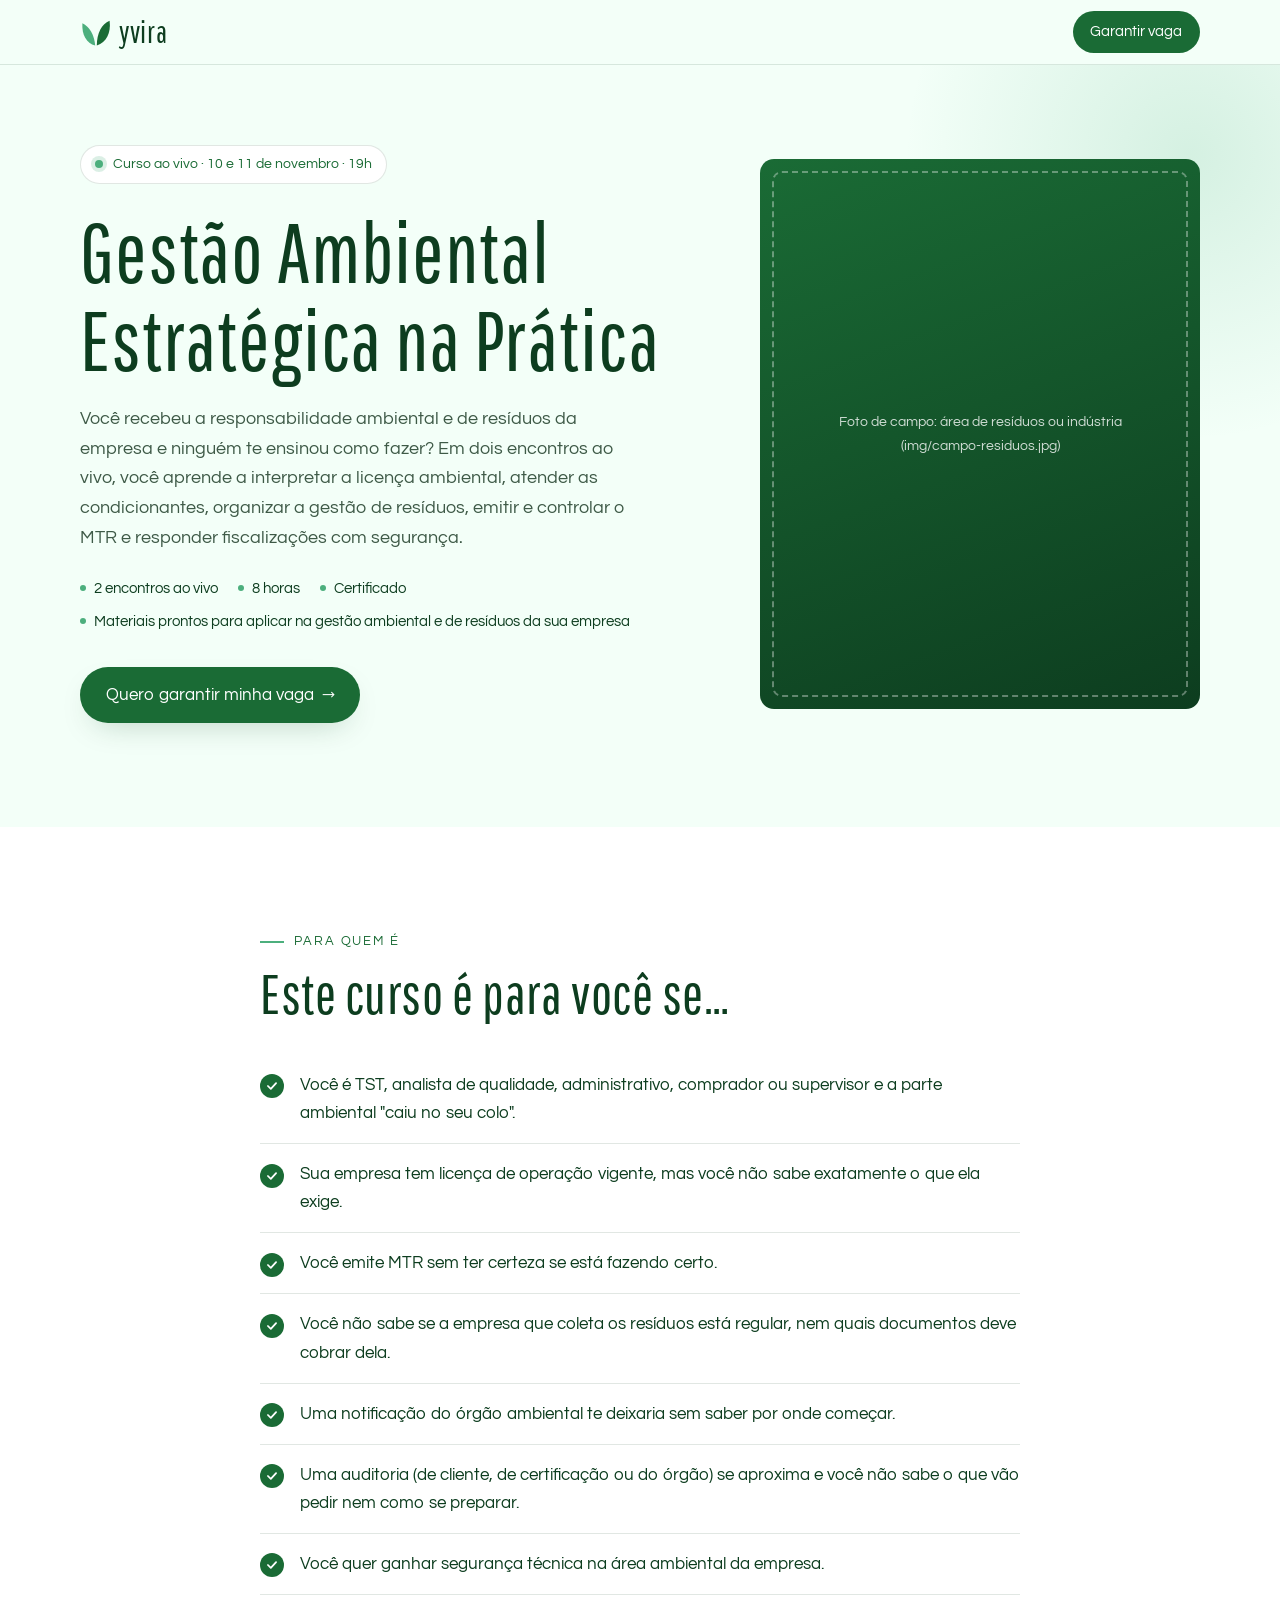
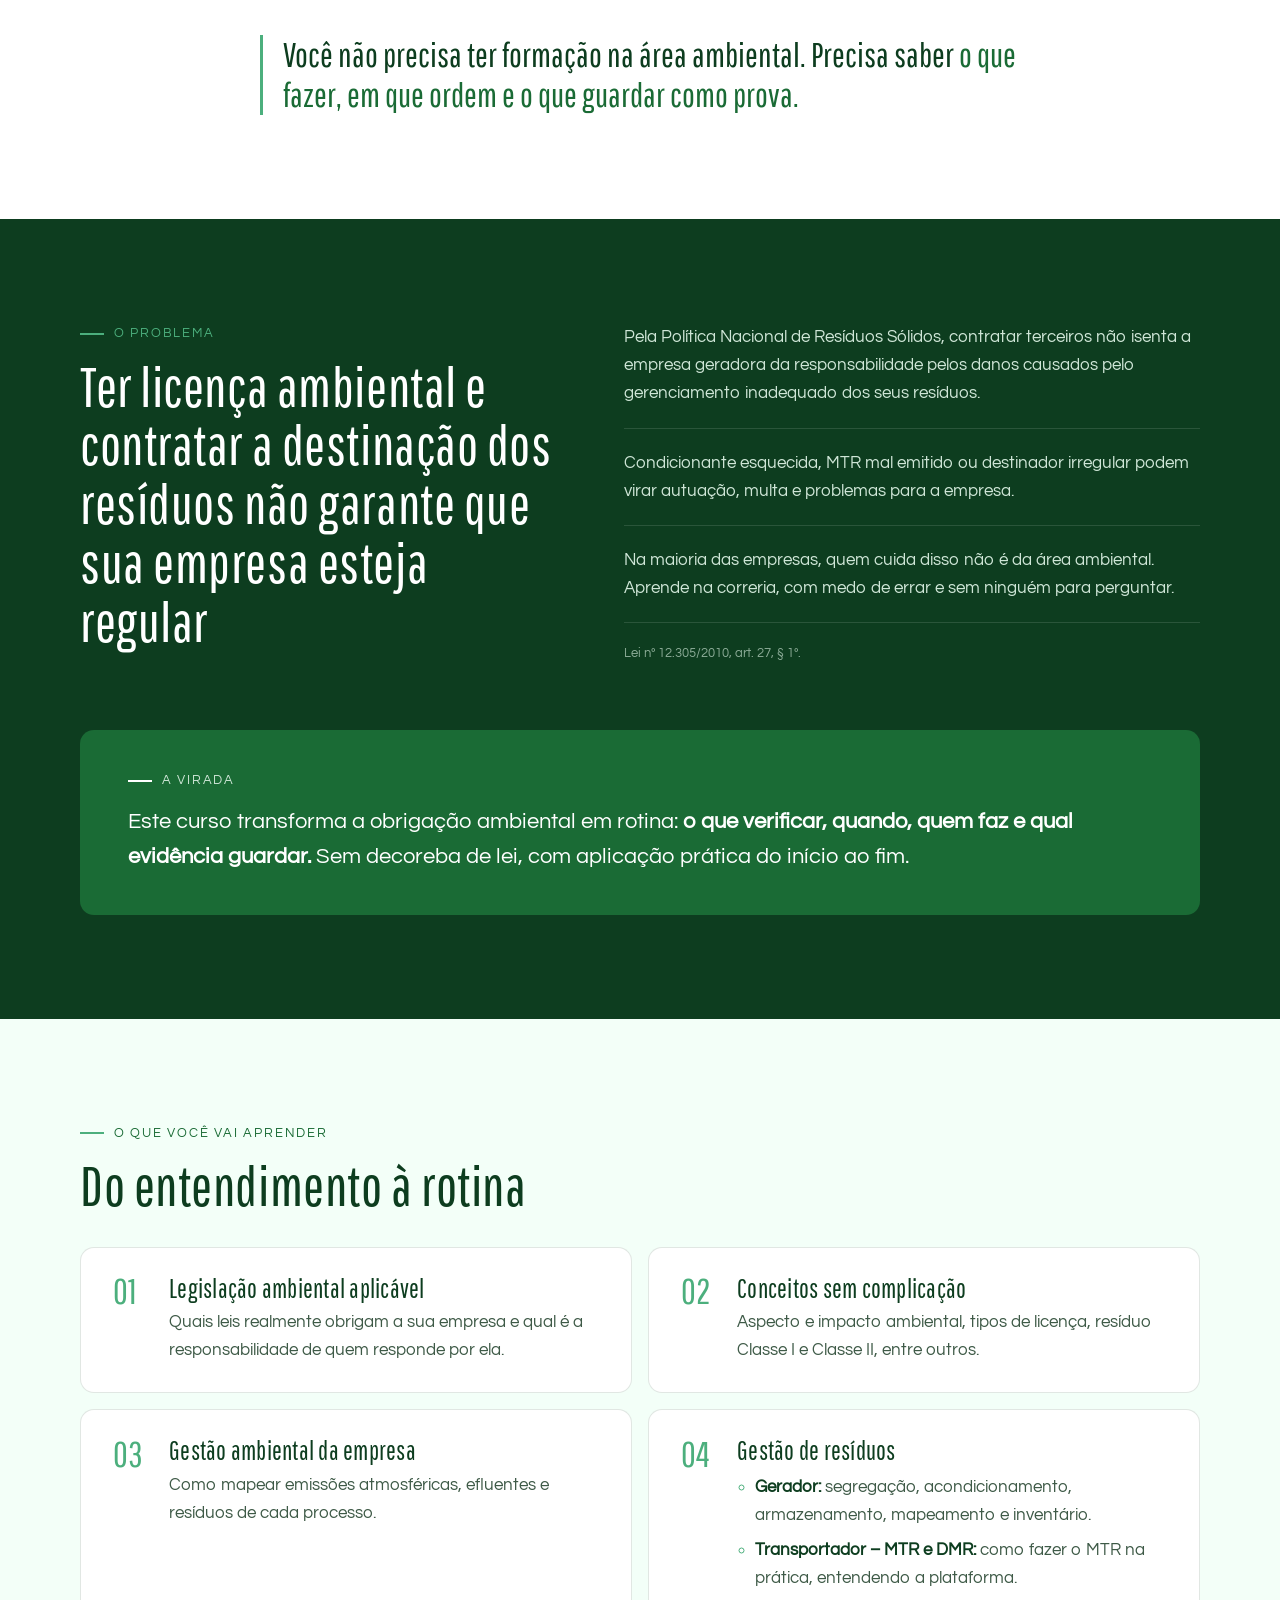
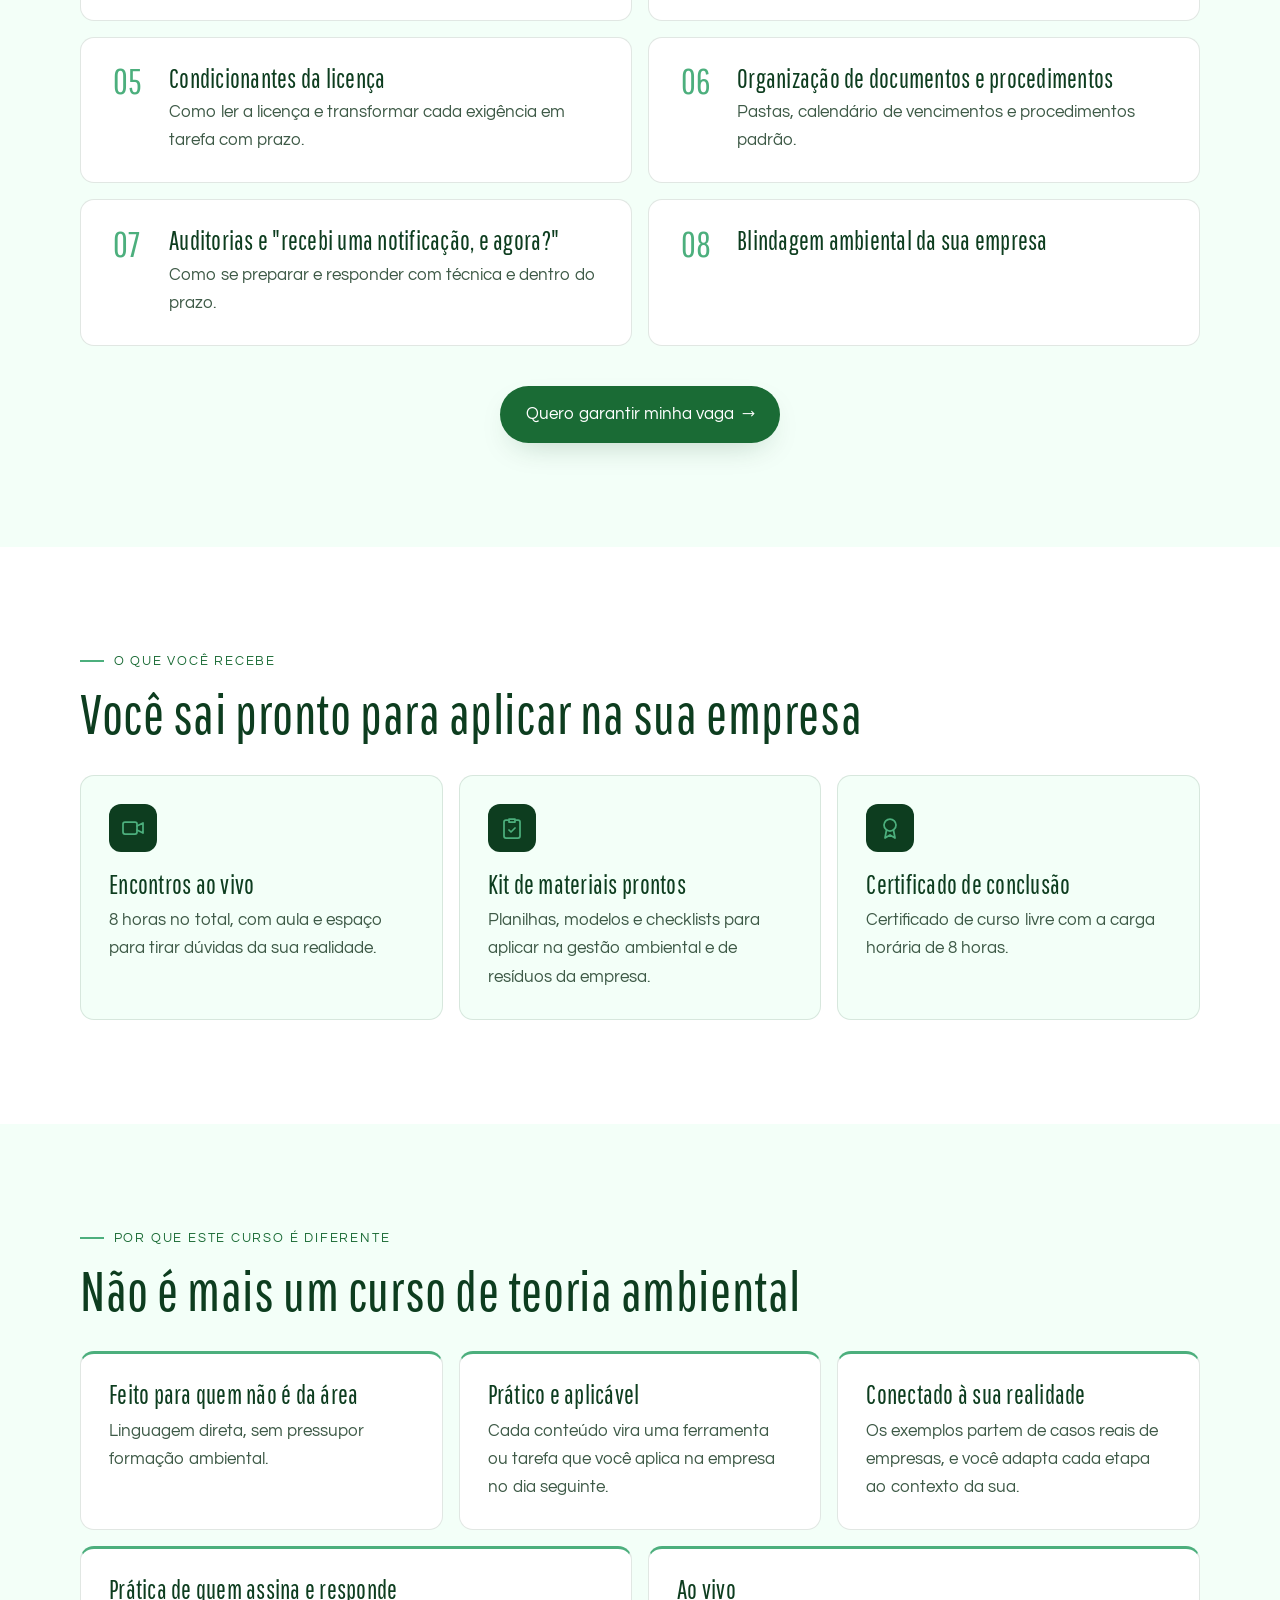
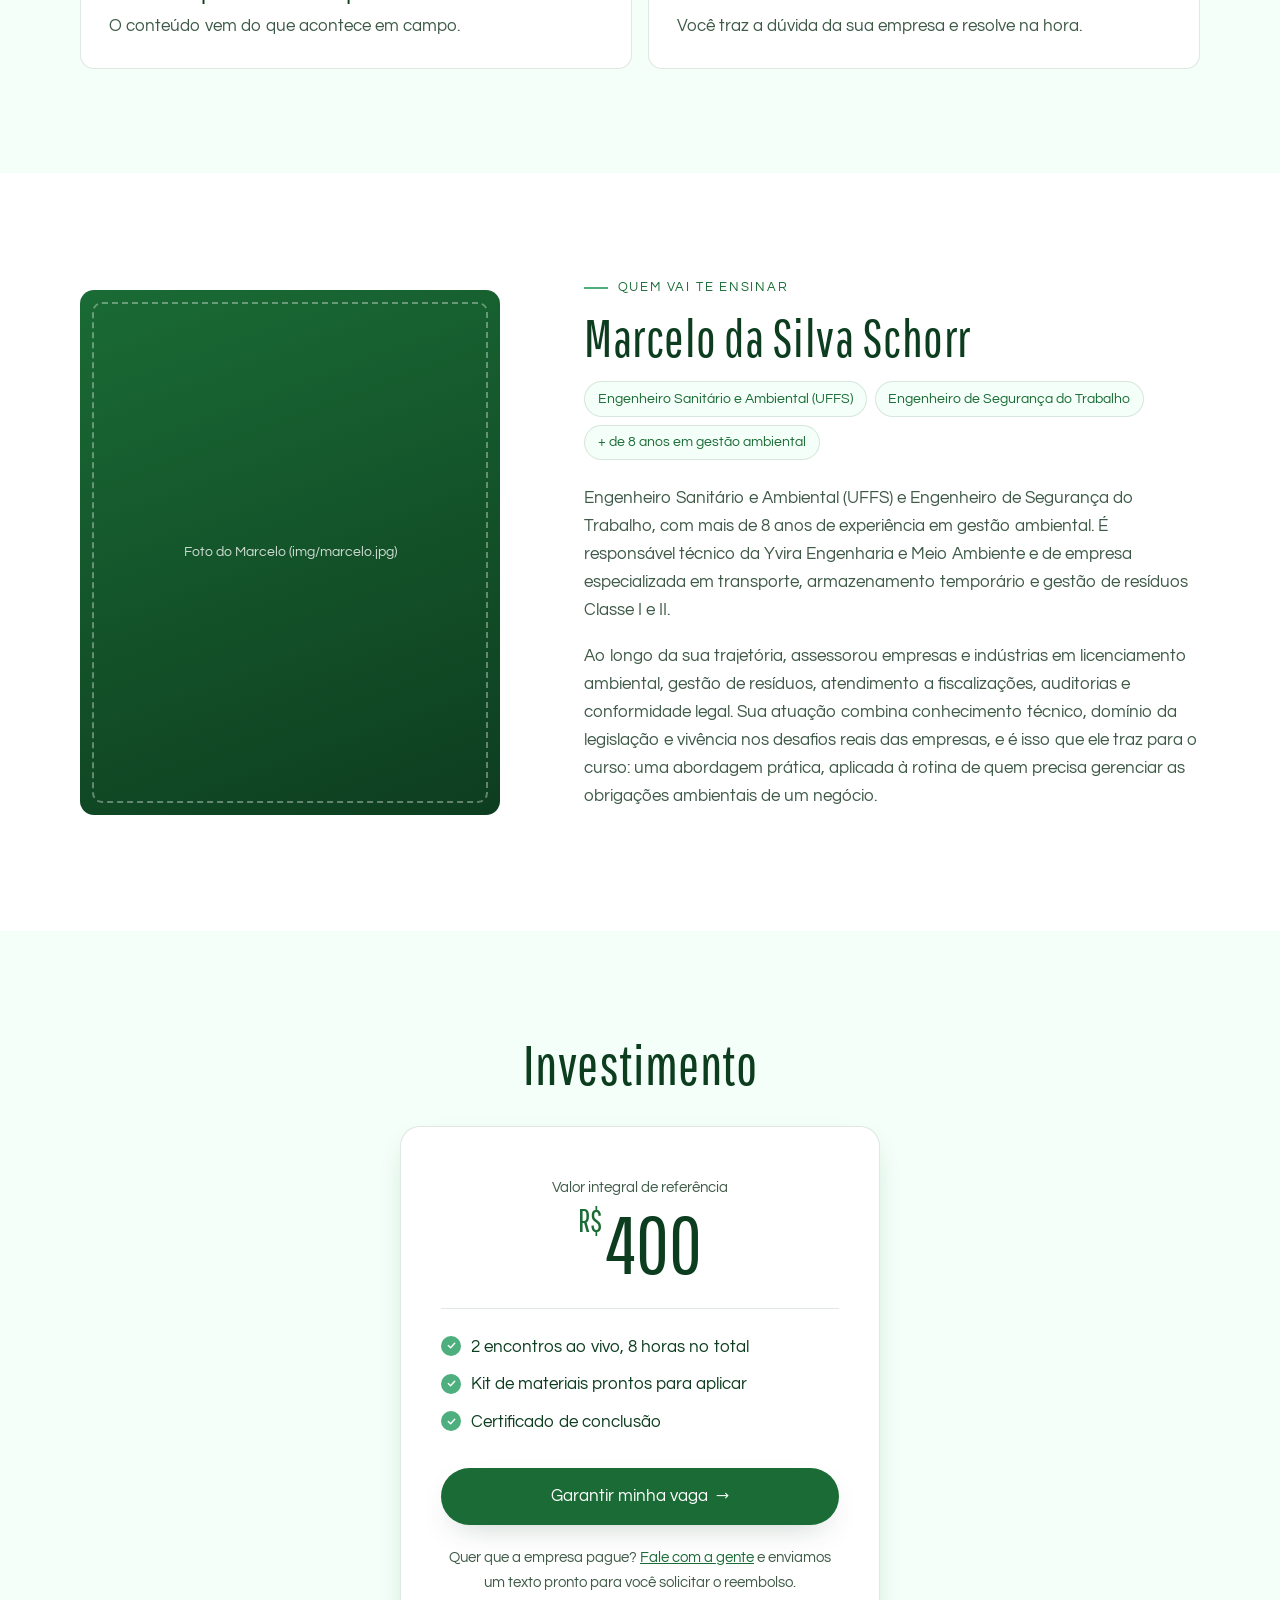
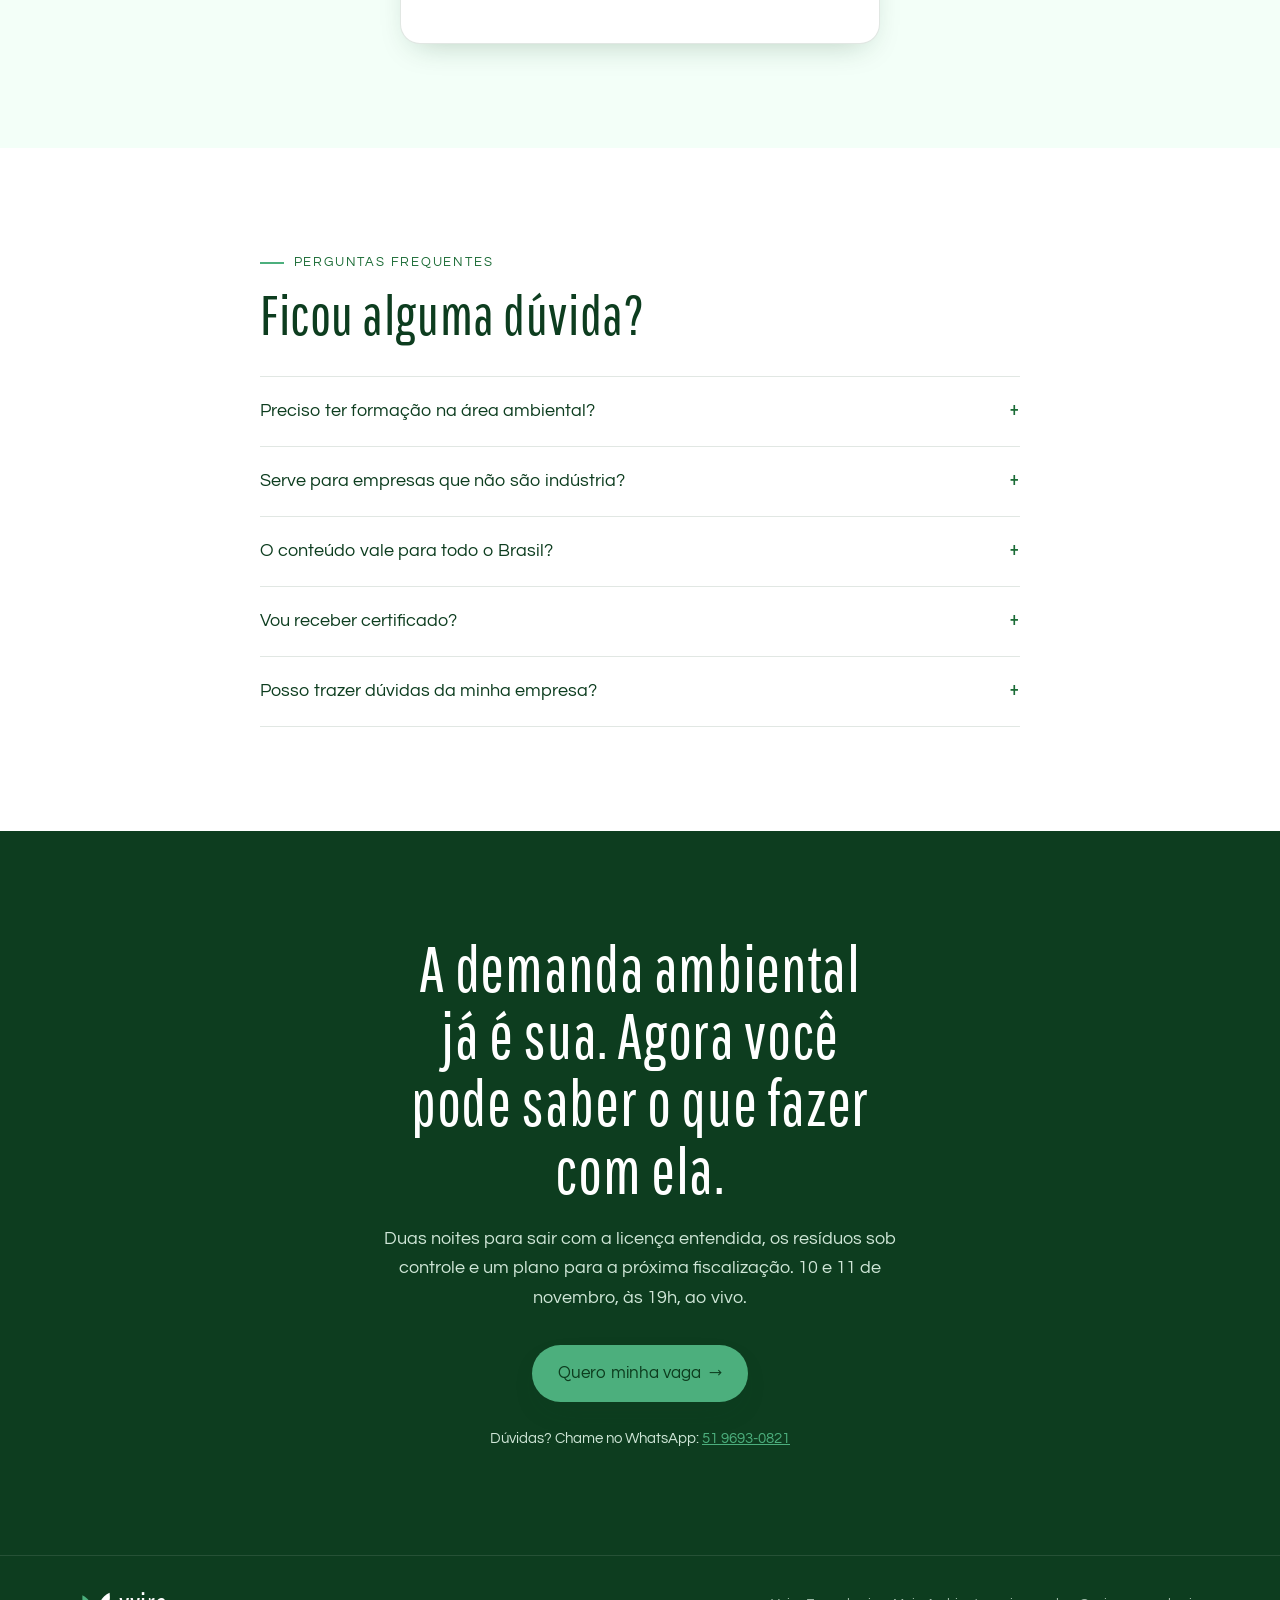
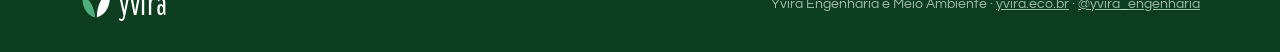
==== index.html @ f3823c81 "Add files via upload" ====
<!DOCTYPE html>
<html lang="pt-BR">
<head>
  <meta charset="UTF-8">
  <!-- viewport: sem isso o celular "finge" ser uma tela de desktop e encolhe tudo -->
  <meta name="viewport" content="width=device-width, initial-scale=1">
  <title>Gestão Ambiental Estratégica na Prática | Yvira Engenharia</title>
  <meta name="description" content="Curso ao vivo em 10 e 11 de novembro, às 19h: aprenda a interpretar a licença ambiental, atender condicionantes, organizar a gestão de resíduos, emitir o MTR e responder fiscalizações.">
  <!-- theme-color: pinta a barra do navegador no celular com o verde da marca -->
  <meta name="theme-color" content="#0D3D1F">

  <!-- Open Graph: é o que monta o "cartão" do link quando ele é colado no WhatsApp.
       Depois de publicar, troque og:image e og:url pelo endereço COMPLETO (https://...),
       porque o WhatsApp não entende caminho relativo. -->
  <meta property="og:type" content="website">
  <meta property="og:title" content="Gestão Ambiental Estratégica na Prática">
  <meta property="og:description" content="Curso ao vivo · 10 e 11 de novembro · 19h · Yvira Engenharia e Meio Ambiente">
  <meta property="og:image" content="img/og-curso.jpg">
  <meta property="og:url" content="https://yvira.eco.br/">

  <!-- Fontes da identidade: Pathway Gothic One (títulos) e Questrial (corpo).
       O preconnect abre a conexão com o Google Fonts mais cedo e acelera o carregamento. -->
  <link rel="preconnect" href="https://fonts.googleapis.com">
  <link rel="preconnect" href="https://fonts.gstatic.com" crossorigin>
  <link href="https://fonts.googleapis.com/css2?family=Pathway+Gothic+One&family=Questrial&display=swap" rel="stylesheet">

  <link rel="stylesheet" href="style.css">
  <!-- defer: o JS só roda depois que o HTML terminou de ser lido, sem travar a página -->
  <script src="script.js" defer></script>
</head>
<body>

  <!-- Link escondido que aparece ao apertar Tab: permite pular direto para o conteúdo -->
  <a class="pular" href="#conteudo-principal">Pular para o conteúdo</a>

  <!-- ===================== CABEÇALHO ===================== -->
  <header class="cabecalho">
    <div class="container cabecalho__conteudo">
      <a class="logo" href="#topo" aria-label="Yvira Engenharia e Meio Ambiente, voltar ao início">
        <!-- Símbolo provisório de duas folhas. Troque pelo SVG oficial da Yvira quando tiver o arquivo. -->
        <svg class="logo__simbolo" viewBox="0 0 40 40" aria-hidden="true">
          <path d="M19 37C18 24 12 13 3 9c-1 14 5 25 16 28z" fill="#4CAF7D"/>
          <path d="M21 37c0-15 6-27 16-31 2 15-4 27-16 31z" fill="#1A6B35"/>
        </svg>
        <span class="logo__nome">yvira</span>
      </a>
      <!-- 1º botão de inscrição (topo) -->
      <a class="botao botao--pequeno" href="#investimento">Garantir vaga</a>
    </div>
  </header>

  <main id="conteudo-principal">

    <!-- ===================== SEÇÃO 1 – TOPO ===================== -->
    <section class="hero" id="topo">
      <div class="container hero__grade">
        <div class="hero__texto">
          <p class="selo">
            <span class="selo__ponto" aria-hidden="true"></span>
            Curso ao vivo · 10 e 11 de novembro · 19h
          </p>

          <h1 class="hero__titulo">Gestão Ambiental Estratégica na Prática</h1>

          <p class="hero__subtitulo">
            Você recebeu a responsabilidade ambiental e de resíduos da empresa e ninguém te ensinou como fazer?
            Em dois encontros ao vivo, você aprende a interpretar a licença ambiental, atender as condicionantes,
            organizar a gestão de resíduos, emitir e controlar o MTR e responder fiscalizações com segurança.
          </p>

          <ul class="infos" aria-label="Informações rápidas do curso">
            <li>2 encontros ao vivo</li>
            <li>8 horas</li>
            <li>Certificado</li>
            <li>Materiais prontos para aplicar na gestão ambiental e de resíduos da sua empresa</li>
          </ul>

          <a class="botao" href="#investimento">Quero garantir minha vaga</a>
        </div>

        <!-- data-legenda: texto que aparece no lugar da foto enquanto o arquivo não existir -->
        <figure class="foto hero__foto" data-legenda="Foto de campo: área de resíduos ou indústria (img/campo-residuos.jpg)">
          <img src="img/campo-residuos.jpg" alt="Área de armazenamento de resíduos em uma indústria" width="800" height="1000" fetchpriority="high">
        </figure>
      </div>
    </section>

    <!-- ===================== SEÇÃO 2 – PARA QUEM É ===================== -->
    <section class="secao secao--branca" id="para-quem" aria-labelledby="titulo-para-quem">
      <div class="container container--estreito">
        <p class="rotulo">Para quem é</p>
        <h2 class="secao__titulo" id="titulo-para-quem">Este curso é para você se…</h2>

        <ul class="lista-check">
          <li class="revelar">Você é TST, analista de qualidade, administrativo, comprador ou supervisor e a parte ambiental "caiu no seu colo".</li>
          <li class="revelar">Sua empresa tem licença de operação vigente, mas você não sabe exatamente o que ela exige.</li>
          <li class="revelar">Você emite MTR sem ter certeza se está fazendo certo.</li>
          <li class="revelar">Você não sabe se a empresa que coleta os resíduos está regular, nem quais documentos deve cobrar dela.</li>
          <li class="revelar">Uma notificação do órgão ambiental te deixaria sem saber por onde começar.</li>
          <li class="revelar">Uma auditoria (de cliente, de certificação ou do órgão) se aproxima e você não sabe o que vão pedir nem como se preparar.</li>
          <li class="revelar">Você quer ganhar segurança técnica na área ambiental da empresa.</li>
        </ul>

        <p class="destaque revelar">
          Você não precisa ter formação na área ambiental.
          Precisa saber <strong>o que fazer, em que ordem e o que guardar como prova.</strong>
        </p>
      </div>
    </section>

    <!-- ===================== SEÇÃO 3 – O PROBLEMA E A VIRADA ===================== -->
    <section class="secao secao--escura" id="problema" aria-labelledby="titulo-problema">
      <div class="container problema__grade">
        <div>
          <p class="rotulo">O problema</p>
          <h2 class="secao__titulo" id="titulo-problema">
            Ter licença ambiental e contratar a destinação dos resíduos não garante que sua empresa esteja regular
          </h2>
        </div>

        <div class="problema__pontos">
          <p class="revelar">Pela Política Nacional de Resíduos Sólidos, contratar terceiros não isenta a empresa geradora da responsabilidade pelos danos causados pelo gerenciamento inadequado dos seus resíduos.</p>
          <p class="revelar">Condicionante esquecida, MTR mal emitido ou destinador irregular podem virar autuação, multa e problemas para a empresa.</p>
          <p class="revelar">Na maioria das empresas, quem cuida disso não é da área ambiental. Aprende na correria, com medo de errar e sem ninguém para perguntar.</p>
          <!-- Citação legal discreta, como rodapé do bloco (pedido do briefing) -->
          <p class="nota-lei">Lei nº 12.305/2010, art. 27, § 1º.</p>
        </div>
      </div>

      <div class="container">
        <div class="virada revelar">
          <p class="rotulo">A virada</p>
          <p class="virada__texto">
            Este curso transforma a obrigação ambiental em rotina:
            <strong>o que verificar, quando, quem faz e qual evidência guardar.</strong>
            Sem decoreba de lei, com aplicação prática do início ao fim.
          </p>
        </div>
      </div>
    </section>

    <!-- ===================== SEÇÃO 4 – O QUE VOCÊ VAI APRENDER ===================== -->
    <section class="secao" id="conteudo" aria-labelledby="titulo-conteudo">
      <div class="container">
        <p class="rotulo">O que você vai aprender</p>
        <h2 class="secao__titulo" id="titulo-conteudo">Do entendimento à rotina</h2>

        <!-- <ol> porque a ordem importa; a numeração 01, 02... é feita no CSS com counter -->
        <ol class="modulos">
          <li class="modulo revelar">
            <h3 class="modulo__titulo">Legislação ambiental aplicável</h3>
            <p>Quais leis realmente obrigam a sua empresa e qual é a responsabilidade de quem responde por ela.</p>
          </li>
          <li class="modulo revelar">
            <h3 class="modulo__titulo">Conceitos sem complicação</h3>
            <p>Aspecto e impacto ambiental, tipos de licença, resíduo Classe I e Classe II, entre outros.</p>
          </li>
          <li class="modulo revelar">
            <h3 class="modulo__titulo">Gestão ambiental da empresa</h3>
            <p>Como mapear emissões atmosféricas, efluentes e resíduos de cada processo.</p>
          </li>
          <li class="modulo revelar">
            <h3 class="modulo__titulo">Gestão de resíduos</h3>
            <ul class="modulo__sub">
              <li><strong>Gerador:</strong> segregação, acondicionamento, armazenamento, mapeamento e inventário.</li>
              <li><strong>Transportador – MTR e DMR:</strong> como fazer o MTR na prática, entendendo a plataforma.</li>
            </ul>
          </li>
          <li class="modulo revelar">
            <h3 class="modulo__titulo">Condicionantes da licença</h3>
            <p>Como ler a licença e transformar cada exigência em tarefa com prazo.</p>
          </li>
          <li class="modulo revelar">
            <h3 class="modulo__titulo">Organização de documentos e procedimentos</h3>
            <p>Pastas, calendário de vencimentos e procedimentos padrão.</p>
          </li>
          <li class="modulo revelar">
            <h3 class="modulo__titulo">Auditorias e "recebi uma notificação, e agora?"</h3>
            <p>Como se preparar e responder com técnica e dentro do prazo.</p>
          </li>
          <li class="modulo revelar">
            <h3 class="modulo__titulo">Blindagem ambiental da sua empresa</h3>
          </li>
        </ol>

        <!-- 2º botão de inscrição (meio da página) -->
        <div class="cta-meio">
          <a class="botao" href="#investimento">Quero garantir minha vaga</a>
        </div>
      </div>
    </section>

    <!-- ===================== SEÇÃO 5 – O QUE VOCÊ RECEBE ===================== -->
    <section class="secao secao--branca" id="entregas" aria-labelledby="titulo-entregas">
      <div class="container">
        <p class="rotulo">O que você recebe</p>
        <h2 class="secao__titulo" id="titulo-entregas">Você sai pronto para aplicar na sua empresa</h2>

        <div class="cards cards--3">
          <article class="card revelar">
            <div class="card__icone">
              <!-- Ícone de câmera (aula ao vivo). aria-hidden: é decorativo, o texto já explica -->
              <svg class="icone" viewBox="0 0 24 24" aria-hidden="true">
                <rect x="2" y="6" width="14" height="12" rx="2"/>
                <path d="m16 10 6-3v10l-6-3"/>
              </svg>
            </div>
            <h3 class="card__titulo">Encontros ao vivo</h3>
            <p>8 horas no total, com aula e espaço para tirar dúvidas da sua realidade.</p>
          </article>

          <article class="card revelar">
            <div class="card__icone">
              <!-- Ícone de prancheta com check (kit de materiais) -->
              <svg class="icone" viewBox="0 0 24 24" aria-hidden="true">
                <path d="M9 3h6v3H9z"/>
                <path d="M8 4H6a2 2 0 0 0-2 2v14a2 2 0 0 0 2 2h12a2 2 0 0 0 2-2V6a2 2 0 0 0-2-2h-2"/>
                <path d="m9 14 2 2 4-4"/>
              </svg>
            </div>
            <h3 class="card__titulo">Kit de materiais prontos</h3>
            <p>Planilhas, modelos e checklists para aplicar na gestão ambiental e de resíduos da empresa.</p>
          </article>

          <article class="card revelar">
            <div class="card__icone">
              <!-- Ícone de medalha (certificado) -->
              <svg class="icone" viewBox="0 0 24 24" aria-hidden="true">
                <circle cx="12" cy="9" r="6"/>
                <path d="m8.5 14-1.5 8 5-3 5 3-1.5-8"/>
              </svg>
            </div>
            <h3 class="card__titulo">Certificado de conclusão</h3>
            <p>Certificado de curso livre com a carga horária de 8 horas.</p>
          </article>
        </div>
      </div>
    </section>

    <!-- ===================== SEÇÃO 6 – POR QUE É DIFERENTE ===================== -->
    <section class="secao" id="diferenciais" aria-labelledby="titulo-diferenciais">
      <div class="container">
        <p class="rotulo">Por que este curso é diferente</p>
        <h2 class="secao__titulo" id="titulo-diferenciais">Não é mais um curso de teoria ambiental</h2>

        <!-- Cards lado a lado no desktop e empilhados no celular (o CSS cuida disso) -->
        <div class="cards cards--diferenciais">
          <article class="card card--branco card--destaque revelar">
            <h3 class="card__titulo">Feito para quem não é da área</h3>
            <p>Linguagem direta, sem pressupor formação ambiental.</p>
          </article>
          <article class="card card--branco card--destaque revelar">
            <h3 class="card__titulo">Prático e aplicável</h3>
            <p>Cada conteúdo vira uma ferramenta ou tarefa que você aplica na empresa no dia seguinte.</p>
          </article>
          <article class="card card--branco card--destaque revelar">
            <h3 class="card__titulo">Conectado à sua realidade</h3>
            <p>Os exemplos partem de casos reais de empresas, e você adapta cada etapa ao contexto da sua.</p>
          </article>
          <article class="card card--branco card--destaque revelar">
            <h3 class="card__titulo">Prática de quem assina e responde</h3>
            <p>O conteúdo vem do que acontece em campo.</p>
          </article>
          <article class="card card--branco card--destaque revelar">
            <h3 class="card__titulo">Ao vivo</h3>
            <p>Você traz a dúvida da sua empresa e resolve na hora.</p>
          </article>
        </div>
      </div>
    </section>

    <!-- ===================== SEÇÃO 7 – SOBRE O INSTRUTOR ===================== -->
    <section class="secao secao--branca" id="instrutor" aria-labelledby="titulo-instrutor">
      <div class="container instrutor">
        <figure class="foto instrutor__foto revelar" data-legenda="Foto do Marcelo (img/marcelo.jpg)">
          <!-- loading="lazy": a foto só baixa quando a pessoa rolar até aqui -->
          <img src="img/marcelo.jpg" alt="Marcelo da Silva Schorr, engenheiro ambiental e instrutor do curso" width="800" height="1000" loading="lazy">
        </figure>

        <div class="instrutor__texto">
          <p class="rotulo">Quem vai te ensinar</p>
          <h2 class="instrutor__nome" id="titulo-instrutor">Marcelo da Silva Schorr</h2>

          <ul class="chips" aria-label="Formação e experiência">
            <li>Engenheiro Sanitário e Ambiental (UFFS)</li>
            <li>Engenheiro de Segurança do Trabalho</li>
            <li>+ de 8 anos em gestão ambiental</li>
          </ul>

          <div class="instrutor__bio">
            <p>
              Engenheiro Sanitário e Ambiental (UFFS) e Engenheiro de Segurança do Trabalho, com mais de 8 anos de
              experiência em gestão ambiental. É responsável técnico da Yvira Engenharia e Meio Ambiente e de empresa
              especializada em transporte, armazenamento temporário e gestão de resíduos Classe I e II.
            </p>
            <p>
              Ao longo da sua trajetória, assessorou empresas e indústrias em licenciamento ambiental, gestão de resíduos,
              atendimento a fiscalizações, auditorias e conformidade legal. Sua atuação combina conhecimento técnico,
              domínio da legislação e vivência nos desafios reais das empresas, e é isso que ele traz para o curso:
              uma abordagem prática, aplicada à rotina de quem precisa gerenciar as obrigações ambientais de um negócio.
            </p>
          </div>
        </div>
      </div>
    </section>

    <!-- ===================== SEÇÃO 8 – INVESTIMENTO ===================== -->
    <section class="secao" id="investimento" aria-labelledby="titulo-investimento">
      <div class="container">
        <h2 class="secao__titulo centro" id="titulo-investimento">Investimento</h2>

        <div class="preco revelar">
          <p class="preco__rotulo">Valor integral de referência</p>
          <p class="preco__valor"><span class="preco__moeda">R$</span>400</p>

          <ul class="preco__itens">
            <li>2 encontros ao vivo, 8 horas no total</li>
            <li>Kit de materiais prontos para aplicar</li>
            <li>Certificado de conclusão</li>
          </ul>

          <!-- data-inscricao: o script.js coloca aqui o link de pagamento (ou o WhatsApp, enquanto não houver).
               O href abaixo é só um "plano B" caso o JS não carregue. -->
          <a class="botao botao--largo" href="https://wa.me/555196930821" data-inscricao>Garantir minha vaga</a>

          <p class="preco__extra">
            Quer que a empresa pague?
            <a href="https://wa.me/555196930821" data-whatsapp="Olá! Tenho interesse no curso Gestão Ambiental Estratégica na Prática e gostaria do texto pronto para pedir o reembolso à minha empresa.">Fale com a gente</a>
            e enviamos um texto pronto para você solicitar o reembolso.
          </p>
        </div>
      </div>
    </section>

    <!-- ===================== SEÇÃO 9 – PERGUNTAS FREQUENTES ===================== -->
    <section class="secao secao--branca" id="faq" aria-labelledby="titulo-faq">
      <div class="container container--estreito">
        <p class="rotulo">Perguntas frequentes</p>
        <h2 class="secao__titulo" id="titulo-faq">Ficou alguma dúvida?</h2>

        <!-- <details>/<summary>: acordeão nativo do HTML. Abre e fecha sem nenhuma linha de JS
             e já funciona com teclado e leitor de tela. -->
        <div class="faq">
          <details class="faq__item">
            <summary>Preciso ter formação na área ambiental?</summary>
            <p>Não. O curso foi feito para quem recebeu a demanda sem ser da área.</p>
          </details>
          <details class="faq__item">
            <summary>Serve para empresas que não são indústria?</summary>
            <p>Sim. Os exemplos incluem a indústria, mas licença, resíduos, MTR e condicionantes valem para qualquer empresa licenciada.</p>
          </details>
          <details class="faq__item">
            <summary>O conteúdo vale para todo o Brasil?</summary>
            <p>Os princípios e a legislação federal valem para todo o país. Os exemplos estaduais são do Rio Grande do Sul; regras de outros estados podem variar.</p>
          </details>
          <details class="faq__item">
            <summary>Vou receber certificado?</summary>
            <p>Sim, certificado de curso livre com a carga horária. Ele comprova a capacitação, mas não habilita a assinar responsabilidade técnica.</p>
          </details>
          <details class="faq__item">
            <summary>Posso trazer dúvidas da minha empresa?</summary>
            <p>Sim. Os encontros têm tempo reservado para isso.</p>
          </details>
        </div>
      </div>
    </section>

    <!-- ===================== SEÇÃO 10 – CHAMADA FINAL ===================== -->
    <section class="secao secao--escura final" id="chamada-final" aria-labelledby="titulo-final">
      <div class="container">
        <h2 class="final__titulo" id="titulo-final">A demanda ambiental já é sua. Agora você pode saber o que fazer com ela.</h2>
        <p class="final__texto">
          Duas noites para sair com a licença entendida, os resíduos sob controle e um plano para a próxima fiscalização.
          10 e 11 de novembro, às 19h, ao vivo.
        </p>
        <!-- 3º botão de inscrição (fim da página) -->
        <a class="botao botao--claro" href="https://wa.me/555196930821" data-inscricao>Quero minha vaga</a>
        <p class="final__whats">
          Dúvidas? Chame no WhatsApp:
          <a href="https://wa.me/555196930821" data-whatsapp="Olá! Tenho uma dúvida sobre o curso Gestão Ambiental Estratégica na Prática.">51 9693-0821</a>
        </p>
      </div>
    </section>

  </main>

  <!-- ===================== RODAPÉ ===================== -->
  <footer class="rodape">
    <div class="container rodape__conteudo">
      <span class="logo logo--claro">
        <svg class="logo__simbolo" viewBox="0 0 40 40" aria-hidden="true">
          <path d="M19 37C18 24 12 13 3 9c-1 14 5 25 16 28z" fill="#4CAF7D"/>
          <path d="M21 37c0-15 6-27 16-31 2 15-4 27-16 31z" fill="#FFFFFF"/>
        </svg>
        <span class="logo__nome">yvira</span>
      </span>
      <p>
        Yvira Engenharia e Meio Ambiente ·
        <a href="https://yvira.eco.br" target="_blank" rel="noopener">yvira.eco.br</a> ·
        <a href="https://www.instagram.com/yvira_engenharia" target="_blank" rel="noopener">@yvira_engenharia</a>
      </p>
    </div>
  </footer>

  <!-- Barra fixa só no celular: mantém o botão de inscrição sempre à mão durante a rolagem.
       O JS mostra/esconde conforme a seção visível. -->
  <div class="barra-fixa" id="barra-fixa">
    <p class="barra-fixa__info"><strong>10 e 11/11 · 19h</strong><br>Curso ao vivo</p>
    <a class="botao botao--pequeno" href="#investimento">Garantir vaga</a>
  </div>

</body>
</html>
---- style.css ----
/* =====================================================================
   LANDING PAGE – Gestão Ambiental Estratégica na Prática (Yvira)
   Organização do arquivo:
   1. Variáveis (identidade visual)
   2. Base (reset e elementos gerais)
   3. Componentes reutilizáveis (container, botões, rótulos, fotos, cards)
   4. Seções, na ordem em que aparecem na página
   5. Animação de entrada
   6. Telas maiores (tablet e desktop)
   Escrito "mobile first": as regras sem @media valem para o celular,
   e os @media (min-width) no fim só ACRESCENTAM ajustes para telas maiores.
   ===================================================================== */


/* =========================== 1. VARIÁVEIS =========================== */
/* Guardar as cores aqui evita repetir o código hexadecimal no arquivo todo:
   se a marca mudar um tom, você troca em um lugar só. */
:root {
  --verde-escuro: #0D3D1F;
  --verde-medio: #1A6B35;
  --verde-claro: #4CAF7D;
  --fundo: #F3FFF8;
  --branco: #FFFFFF;

  --texto: #0D3D1F;
  --texto-suave: #3E5A47;      /* contraste 7:1 sobre o fundo claro */
  --texto-no-escuro: #CFE6D7;  /* texto corrido sobre o verde escuro */
  --borda: rgba(13, 61, 31, 0.12);

  --fonte-titulo: 'Pathway Gothic One', 'Arial Narrow', sans-serif;
  --fonte-corpo: 'Questrial', system-ui, -apple-system, 'Segoe UI', sans-serif;

  --raio: 14px;
  --sombra: 0 12px 32px -14px rgba(13, 61, 31, 0.28);
  --largura-max: 1120px;
  --altura-cabecalho: 64px;

  /* Ícone de "check" usado em várias listas, desenhado em SVG dentro do CSS */
  --icone-check: url("data:image/svg+xml,%3Csvg xmlns='http://www.w3.org/2000/svg' viewBox='0 0 24 24' fill='none' stroke='white' stroke-width='3' stroke-linecap='round' stroke-linejoin='round'%3E%3Cpath d='m5 12 5 5 9-10'/%3E%3C/svg%3E");
}


/* =========================== 2. BASE =========================== */
/* border-box: a largura de um elemento passa a incluir padding e borda,
   o que deixa as contas de layout muito mais previsíveis. */
*,
*::before,
*::after {
  box-sizing: border-box;
}

html {
  scroll-behavior: smooth;
  /* Ao clicar num link "#secao", desconta a altura do cabeçalho fixo
     para o título não ficar escondido embaixo dele. */
  scroll-padding-top: calc(var(--altura-cabecalho) + 16px);
  -webkit-text-size-adjust: 100%;
}

body {
  margin: 0;
  font-family: var(--fonte-corpo);
  font-size: 1.0625rem;
  line-height: 1.65;
  color: var(--texto);
  background: var(--fundo);
  -webkit-font-smoothing: antialiased;
}

img {
  display: block;
  max-width: 100%;
  height: auto;
}

h1,
h2,
h3 {
  margin: 0;
  font-family: var(--fonte-titulo);
  font-weight: 400; /* a Pathway Gothic One só tem esse peso */
  line-height: 1.05;
  letter-spacing: 0.01em;
}

p {
  margin: 0 0 1em;
}

a {
  color: var(--verde-medio);
}

/* Contorno visível só para quem navega pelo teclado */
:focus-visible {
  outline: 3px solid var(--verde-claro);
  outline-offset: 3px;
  border-radius: 4px;
}

/* Link "Pular para o conteúdo": fica fora da tela até receber foco */
.pular {
  position: absolute;
  top: -100px;
  left: 1rem;
  z-index: 100;
  padding: 0.75rem 1rem;
  background: var(--verde-escuro);
  color: var(--branco);
  border-radius: 8px;
}

.pular:focus {
  top: 1rem;
}


/* =========================== 3. COMPONENTES =========================== */

/* Container: centraliza o conteúdo e garante 20px de respiro nas laterais */
.container {
  width: min(100% - 2.5rem, var(--largura-max));
  margin-inline: auto;
}

.container--estreito {
  width: min(100% - 2.5rem, 760px);
}

.centro {
  text-align: center;
}

/* ---------- Botões ---------- */
.botao {
  display: inline-flex;
  align-items: center;
  justify-content: center;
  gap: 0.5rem;
  min-height: 52px; /* área de toque confortável no celular */
  padding: 0.9rem 1.6rem;
  background: var(--verde-medio);
  color: var(--branco);
  font-family: var(--fonte-corpo);
  font-size: 1.0625rem;
  text-align: center;
  text-decoration: none;
  border-radius: 999px;
  box-shadow: var(--sombra);
  transition: background-color 0.2s, transform 0.2s;
}

/* Setinha decorativa. O "/ ''" diz ao leitor de tela para não ler a seta. */
.botao::after {
  content: '→';
  content: '→' / '';
  transition: transform 0.2s;
}

.botao:hover {
  background: var(--verde-escuro);
  transform: translateY(-2px);
}

.botao:hover::after {
  transform: translateX(3px);
}

.botao--pequeno {
  min-height: 42px;
  padding: 0.55rem 1.1rem;
  font-size: 0.95rem;
  box-shadow: none;
}

.botao--pequeno::after {
  content: none;
}

.botao--largo {
  width: 100%;
}

/* Versão para fundo escuro */
.botao--claro {
  background: var(--verde-claro);
  color: var(--verde-escuro);
}

.botao--claro:hover {
  background: var(--branco);
}

/* ---------- Rótulo acima dos títulos ("PARA QUEM É") ---------- */
.rotulo {
  display: flex;
  align-items: center;
  gap: 0.6rem;
  margin-bottom: 0.75rem;
  font-size: 0.8rem;
  letter-spacing: 0.14em;
  text-transform: uppercase;
  color: var(--verde-medio);
}

.rotulo::before {
  content: '';
  width: 24px;
  height: 2px;
  background: var(--verde-claro);
}

.secao__titulo {
  margin-bottom: 2rem;
  font-size: clamp(2.25rem, 7vw, 3.5rem); /* cresce com a tela, entre 36px e 56px */
  color: var(--verde-escuro);
}

/* ---------- Seções e variações de fundo ---------- */
.secao {
  padding: 4.5rem 0;
}

.secao--branca {
  background: var(--branco);
}

.secao--escura {
  background: var(--verde-escuro);
  color: var(--texto-no-escuro);
}

.secao--escura .secao__titulo {
  color: var(--branco);
}

.secao--escura .rotulo {
  color: var(--verde-claro);
}

/* ---------- Fotos (com espaço reservado enquanto a imagem não existe) ---------- */
.foto {
  position: relative;
  margin: 0;
  overflow: hidden;
  border-radius: var(--raio);
  background: linear-gradient(160deg, var(--verde-medio), var(--verde-escuro));
  aspect-ratio: 4 / 5; /* reserva o espaço e evita a página "pular" quando a foto carrega */
}

.foto img {
  width: 100%;
  height: 100%;
  object-fit: cover;
}

/* O script.js adiciona .foto--vazia quando o arquivo da imagem não é encontrado */
.foto--vazia img {
  display: none;
}

.foto--vazia::after {
  content: attr(data-legenda);
  position: absolute;
  inset: 0.75rem;
  display: grid;
  place-items: center;
  padding: 1.5rem;
  text-align: center;
  font-size: 0.9rem;
  color: rgba(255, 255, 255, 0.8);
  border: 2px dashed rgba(255, 255, 255, 0.35);
  border-radius: 10px;
}

/* ---------- Cards ---------- */
.cards {
  display: grid;
  gap: 1rem;
}

.card {
  padding: 1.75rem;
  background: var(--fundo);
  border: 1px solid var(--borda);
  border-radius: var(--raio);
}

.card--branco {
  background: var(--branco);
}

.card--destaque {
  border-top: 3px solid var(--verde-claro);
}

.card__icone {
  display: grid;
  place-items: center;
  width: 48px;
  height: 48px;
  margin-bottom: 1.25rem;
  background: var(--verde-escuro);
  color: var(--verde-claro);
  border-radius: 12px;
}

/* Os ícones usam stroke="currentColor": herdam a cor definida no elemento pai */
.icone {
  width: 24px;
  height: 24px;
  fill: none;
  stroke: currentColor;
  stroke-width: 1.75;
  stroke-linecap: round;
  stroke-linejoin: round;
}

.card__titulo {
  margin-bottom: 0.5rem;
  font-size: 1.6rem;
  color: var(--verde-escuro);
}

.card p {
  margin: 0;
  color: var(--texto-suave);
}


/* =========================== 4. SEÇÕES =========================== */

/* ---------- Cabeçalho ---------- */
.cabecalho {
  position: sticky; /* acompanha a rolagem, mantendo o botão no topo */
  top: 0;
  z-index: 50;
  background: rgba(243, 255, 248, 0.9);
  backdrop-filter: blur(10px);
  -webkit-backdrop-filter: blur(10px);
  border-bottom: 1px solid var(--borda);
}

.cabecalho__conteudo {
  display: flex;
  align-items: center;
  justify-content: space-between;
  height: var(--altura-cabecalho);
}

.logo {
  display: inline-flex;
  align-items: center;
  gap: 0.45rem;
  color: var(--verde-escuro);
  text-decoration: none;
}

.logo__simbolo {
  width: 32px;
  height: 32px;
}

.logo__nome {
  font-family: var(--fonte-titulo);
  font-size: 1.9rem;
  line-height: 1;
  letter-spacing: 0.02em;
}

.logo--claro {
  color: var(--branco);
}

/* ---------- Seção 1: Topo (hero) ---------- */
.hero {
  position: relative;
  overflow: hidden;
  padding: 3rem 0 4rem;
}

/* Brilho verde suave no canto, puramente decorativo */
.hero::before {
  content: '';
  position: absolute;
  top: -220px;
  right: -220px;
  width: 620px;
  height: 620px;
  background: radial-gradient(circle, rgba(76, 175, 125, 0.18), transparent 65%);
  pointer-events: none;
}

.hero__grade {
  position: relative; /* fica acima do brilho decorativo */
  display: grid;
  gap: 2.5rem;
  align-items: center;
}

.selo {
  display: inline-flex;
  align-items: center;
  gap: 0.6rem;
  margin-bottom: 1.5rem;
  padding: 0.4rem 0.9rem;
  font-size: 0.9rem;
  color: var(--verde-medio);
  background: var(--branco);
  border: 1px solid var(--borda);
  border-radius: 999px;
}

.selo__ponto {
  flex-shrink: 0;
  width: 8px;
  height: 8px;
  background: var(--verde-claro);
  border-radius: 50%;
  box-shadow: 0 0 0 4px rgba(76, 175, 125, 0.2);
}

.hero__titulo {
  margin-bottom: 1.25rem;
  font-size: clamp(3rem, 11vw, 5.25rem);
  color: var(--verde-escuro);
}

.hero__subtitulo {
  max-width: 56ch; /* linha com no máximo ~56 caracteres: leitura mais confortável */
  font-size: 1.125rem;
  color: var(--texto-suave);
}

.infos {
  display: flex;
  flex-wrap: wrap;
  gap: 0.5rem 1.25rem;
  margin: 1.5rem 0 2rem;
  padding: 0;
  list-style: none;
  font-size: 0.95rem;
}

.infos li {
  display: flex;
  align-items: baseline;
  gap: 0.5rem;
}

.infos li::before {
  content: '';
  flex-shrink: 0;
  width: 6px;
  height: 6px;
  background: var(--verde-claro);
  border-radius: 50%;
  transform: translateY(-2px);
}

.hero__foto {
  aspect-ratio: 4 / 3; /* no celular a foto fica mais baixa para não empurrar demais a página */
}

/* ---------- Seção 2: Para quem é ---------- */
.lista-check {
  margin: 0 0 2.5rem;
  padding: 0;
  list-style: none;
}

.lista-check li {
  position: relative;
  padding: 1rem 0 1rem 2.5rem;
  border-bottom: 1px solid var(--borda);
}

.lista-check li::before {
  content: '';
  position: absolute;
  top: 1.2rem;
  left: 0;
  width: 1.5rem;
  height: 1.5rem;
  background: var(--verde-medio) var(--icone-check) center / 14px no-repeat;
  border-radius: 50%;
}

.destaque {
  margin: 0;
  padding-left: 1.25rem;
  font-family: var(--fonte-titulo);
  font-size: clamp(1.6rem, 5vw, 2.1rem);
  line-height: 1.2;
  color: var(--verde-escuro);
  border-left: 3px solid var(--verde-claro);
}

.destaque strong {
  font-weight: 400;
  color: var(--verde-medio);
}

/* ---------- Seção 3: Problema e virada ---------- */
.problema__grade {
  display: grid;
  gap: 1rem;
}

.problema__pontos p {
  margin-bottom: 1.25rem;
  padding-bottom: 1.25rem;
  border-bottom: 1px solid rgba(255, 255, 255, 0.12);
}

/* A citação da lei: pequena, como rodapé do bloco */
.problema__pontos .nota-lei {
  margin: 0;
  padding: 0;
  border: 0;
  font-size: 0.8rem;
  color: rgba(207, 230, 215, 0.65);
}

.virada {
  margin-top: 3rem;
  padding: 2rem 1.5rem;
  background: var(--verde-medio);
  border-radius: var(--raio);
}

.secao--escura .virada .rotulo {
  color: var(--texto-no-escuro);
}

.virada .rotulo::before {
  background: var(--branco);
}

.virada__texto {
  margin: 0;
  font-size: 1.2rem;
  color: var(--branco);
}

/* ---------- Seção 4: O que você vai aprender ---------- */
.modulos {
  display: grid;
  gap: 1rem;
  margin: 0;
  padding: 0;
  list-style: none;
  counter-reset: modulo; /* cria um contador chamado "modulo" que começa em 0 */
}

.modulo {
  position: relative;
  padding: 1.5rem;
  background: var(--branco);
  border: 1px solid var(--borda);
  border-radius: var(--raio);
  counter-increment: modulo; /* cada <li> soma 1 ao contador */
}

/* Mostra o número do contador com zero à esquerda: 01, 02, 03... */
.modulo::before {
  content: counter(modulo, decimal-leading-zero);
  display: block;
  margin-bottom: 0.5rem;
  font-family: var(--fonte-titulo);
  font-size: 2.25rem;
  line-height: 1;
  color: var(--verde-claro);
}

.modulo__titulo {
  margin-bottom: 0.35rem;
  font-size: 1.6rem;
  color: var(--verde-escuro);
}

.modulo p {
  margin: 0;
  color: var(--texto-suave);
}

.modulo__sub {
  margin: 0.5rem 0 0;
  padding-left: 1.1rem;
  color: var(--texto-suave);
}

.modulo__sub li + li {
  margin-top: 0.4rem;
}

.modulo__sub li::marker {
  color: var(--verde-claro);
}

.modulo__sub strong {
  color: var(--verde-escuro);
}

.cta-meio {
  margin-top: 2.5rem;
  text-align: center;
}

/* ---------- Seção 7: Instrutor ---------- */
.instrutor {
  display: grid;
  gap: 2rem;
  align-items: center;
}

.instrutor__foto {
  width: 100%;
  max-width: 420px;
}

.instrutor__nome {
  margin-bottom: 1rem;
  font-size: clamp(2.25rem, 7vw, 3.25rem);
  color: var(--verde-escuro);
}

.chips {
  display: flex;
  flex-wrap: wrap;
  gap: 0.5rem;
  margin: 0 0 1.5rem;
  padding: 0;
  list-style: none;
}

.chips li {
  padding: 0.35rem 0.8rem;
  font-size: 0.85rem;
  color: var(--verde-medio);
  background: var(--fundo);
  border: 1px solid var(--borda);
  border-radius: 999px;
}

.instrutor__bio p {
  color: var(--texto-suave);
}

/* ---------- Seção 8: Investimento ---------- */
.preco {
  max-width: 480px;
  margin-inline: auto;
  padding: 2.5rem 1.75rem;
  text-align: center;
  background: var(--branco);
  border: 1px solid var(--borda);
  border-radius: 20px;
  box-shadow: var(--sombra);
}

.preco__rotulo {
  margin-bottom: 0.25rem;
  font-size: 0.95rem;
  color: var(--texto-suave);
}

.preco__valor {
  margin-bottom: 1.5rem;
  font-family: var(--fonte-titulo);
  font-size: 5rem;
  line-height: 1;
  color: var(--verde-escuro);
}

.preco__moeda {
  margin-right: 0.25rem;
  font-size: 2rem;
  vertical-align: top;
  color: var(--verde-medio);
}

.preco__itens {
  display: grid;
  gap: 0.6rem;
  margin: 0 0 2rem;
  padding: 1.5rem 0 0;
  list-style: none;
  text-align: left;
  border-top: 1px solid var(--borda);
}

.preco__itens li {
  position: relative;
  padding-left: 1.9rem;
}

.preco__itens li::before {
  content: '';
  position: absolute;
  top: 0.2rem;
  left: 0;
  width: 1.25rem;
  height: 1.25rem;
  background: var(--verde-claro) var(--icone-check) center / 11px no-repeat;
  border-radius: 50%;
}

.preco__extra {
  margin: 1.25rem 0 0;
  font-size: 0.95rem;
  color: var(--texto-suave);
}

/* ---------- Seção 9: Perguntas frequentes ---------- */
.faq {
  border-top: 1px solid var(--borda);
}

.faq__item {
  border-bottom: 1px solid var(--borda);
}

.faq__item summary {
  display: flex;
  align-items: center;
  justify-content: space-between;
  gap: 1rem;
  padding: 1.25rem 0;
  font-size: 1.1rem;
  color: var(--verde-escuro);
  cursor: pointer;
  list-style: none; /* remove o triângulo padrão (Firefox/Chrome) */
}

.faq__item summary::-webkit-details-marker {
  display: none; /* remove o triângulo padrão (Safari) */
}

/* Sinal de "+" que gira e vira "×" quando a pergunta abre */
.faq__item summary::after {
  content: '+';
  content: '+' / '';
  flex-shrink: 0;
  font-family: var(--fonte-titulo);
  font-size: 1.75rem;
  line-height: 1;
  color: var(--verde-medio);
  transition: transform 0.2s;
}

.faq__item[open] summary::after {
  transform: rotate(45deg);
}

.faq__item p {
  max-width: 65ch;
  margin: 0 0 1.25rem;
  color: var(--texto-suave);
}

/* ---------- Seção 10: Chamada final ---------- */
.final {
  text-align: center;
}

.final__titulo {
  max-width: 18ch;
  margin: 0 auto 1.25rem;
  font-size: clamp(2.4rem, 8vw, 4rem);
  color: var(--branco);
}

.final__texto {
  max-width: 52ch;
  margin: 0 auto 2rem;
  font-size: 1.125rem;
}

.final__whats {
  margin: 1.5rem 0 0;
  font-size: 0.95rem;
}

.final__whats a {
  color: var(--verde-claro);
}

/* ---------- Rodapé ---------- */
.rodape {
  /* padding inferior maior no celular para a barra fixa não cobrir o texto */
  padding: 2rem 0 6rem;
  font-size: 0.9rem;
  color: rgba(207, 230, 215, 0.75);
  background: var(--verde-escuro);
  border-top: 1px solid rgba(255, 255, 255, 0.1);
}

.rodape__conteudo {
  display: flex;
  flex-direction: column;
  gap: 1rem;
}

.rodape p {
  margin: 0;
}

.rodape a {
  color: inherit;
}

.rodape a:hover {
  color: var(--branco);
}

/* ---------- Barra fixa de inscrição (só celular) ---------- */
.barra-fixa {
  position: fixed;
  right: 0;
  bottom: 0;
  left: 0;
  z-index: 60;
  display: flex;
  align-items: center;
  justify-content: space-between;
  gap: 1rem;
  padding: 0.75rem 1.25rem;
  background: var(--branco);
  border-top: 1px solid var(--borda);
  box-shadow: 0 -8px 24px -12px rgba(13, 61, 31, 0.25);
  /* Começa escondida abaixo da tela. visibility:hidden também tira o botão
     da navegação por teclado enquanto a barra não aparece. */
  transform: translateY(100%);
  visibility: hidden;
  transition: transform 0.3s, visibility 0.3s;
}

.barra-fixa--ativa {
  transform: none;
  visibility: visible;
}

.barra-fixa__info {
  margin: 0;
  font-size: 0.9rem;
  line-height: 1.3;
  color: var(--texto-suave);
}

.barra-fixa__info strong {
  color: var(--verde-escuro);
}


/* =========================== 5. ANIMAÇÃO DE ENTRADA =========================== */
/* Só esconde os elementos se o JS estiver ativo (a classe .js é colocada pelo script).
   Assim, se o JS falhar, nada fica invisível. */
.js .revelar {
  opacity: 0;
  transform: translateY(16px);
  transition: opacity 0.6s ease, transform 0.6s ease;
}

.js .revelar.visivel {
  opacity: 1;
  transform: none;
}

/* Respeita quem configurou o sistema para reduzir animações */
@media (prefers-reduced-motion: reduce) {
  html {
    scroll-behavior: auto;
  }

  .js .revelar {
    opacity: 1;
    transform: none;
  }

  *,
  *::before,
  *::after {
    transition-duration: 0.01ms !important;
  }
}


/* =========================== 6. TELAS MAIORES =========================== */

/* Tablet (a partir de 640px) */
@media (min-width: 640px) {
  .cards--3 {
    grid-template-columns: repeat(3, 1fr);
  }

  .cards--diferenciais {
    grid-template-columns: repeat(2, 1fr);
  }

  /* 5 cards em 2 colunas: o último ocupa a linha inteira */
  .cards--diferenciais .card:last-child {
    grid-column: 1 / -1;
  }

  /* Número do módulo passa para a lateral esquerda */
  .modulo {
    padding: 1.75rem 2rem 1.75rem 5.5rem;
  }

  .modulo::before {
    position: absolute;
    top: 1.6rem;
    left: 2rem;
    margin: 0;
  }

  .preco {
    padding: 3rem 2.5rem;
  }
}

/* Desktop (a partir de 860px) */
@media (min-width: 860px) {
  .secao {
    padding: 6.5rem 0;
  }

  .hero {
    padding: 5rem 0 6.5rem;
  }

  .hero__grade {
    grid-template-columns: 7fr 5fr; /* texto ocupa mais espaço que a foto */
    gap: 4rem;
  }

  .hero__foto {
    aspect-ratio: 4 / 5;
  }

  .problema__grade {
    grid-template-columns: 5fr 6fr;
    gap: 4rem;
    align-items: start;
  }

  .virada {
    padding: 2.5rem 3rem;
  }

  .virada__texto {
    font-size: 1.35rem;
  }

  .modulos {
    grid-template-columns: repeat(2, 1fr);
  }

  .instrutor {
    grid-template-columns: 5fr 7fr;
    gap: 4rem;
  }

  .rodape {
    padding-bottom: 2rem;
  }

  .rodape__conteudo {
    flex-direction: row;
    align-items: center;
    justify-content: space-between;
  }

  /* No desktop o botão do cabeçalho já está sempre visível */
  .barra-fixa {
    display: none;
  }
}

/* Desktop largo (a partir de 1000px): 5 diferenciais em 3 + 2 */
@media (min-width: 1000px) {
  /* Grade de 6 colunas: os 3 primeiros ocupam 2 cada, os 2 últimos ocupam 3 cada */
  .cards--diferenciais {
    grid-template-columns: repeat(6, 1fr);
  }

  .cards--diferenciais .card {
    grid-column: span 2;
  }

  .cards--diferenciais .card:nth-child(n + 4) {
    grid-column: span 3;
  }
}
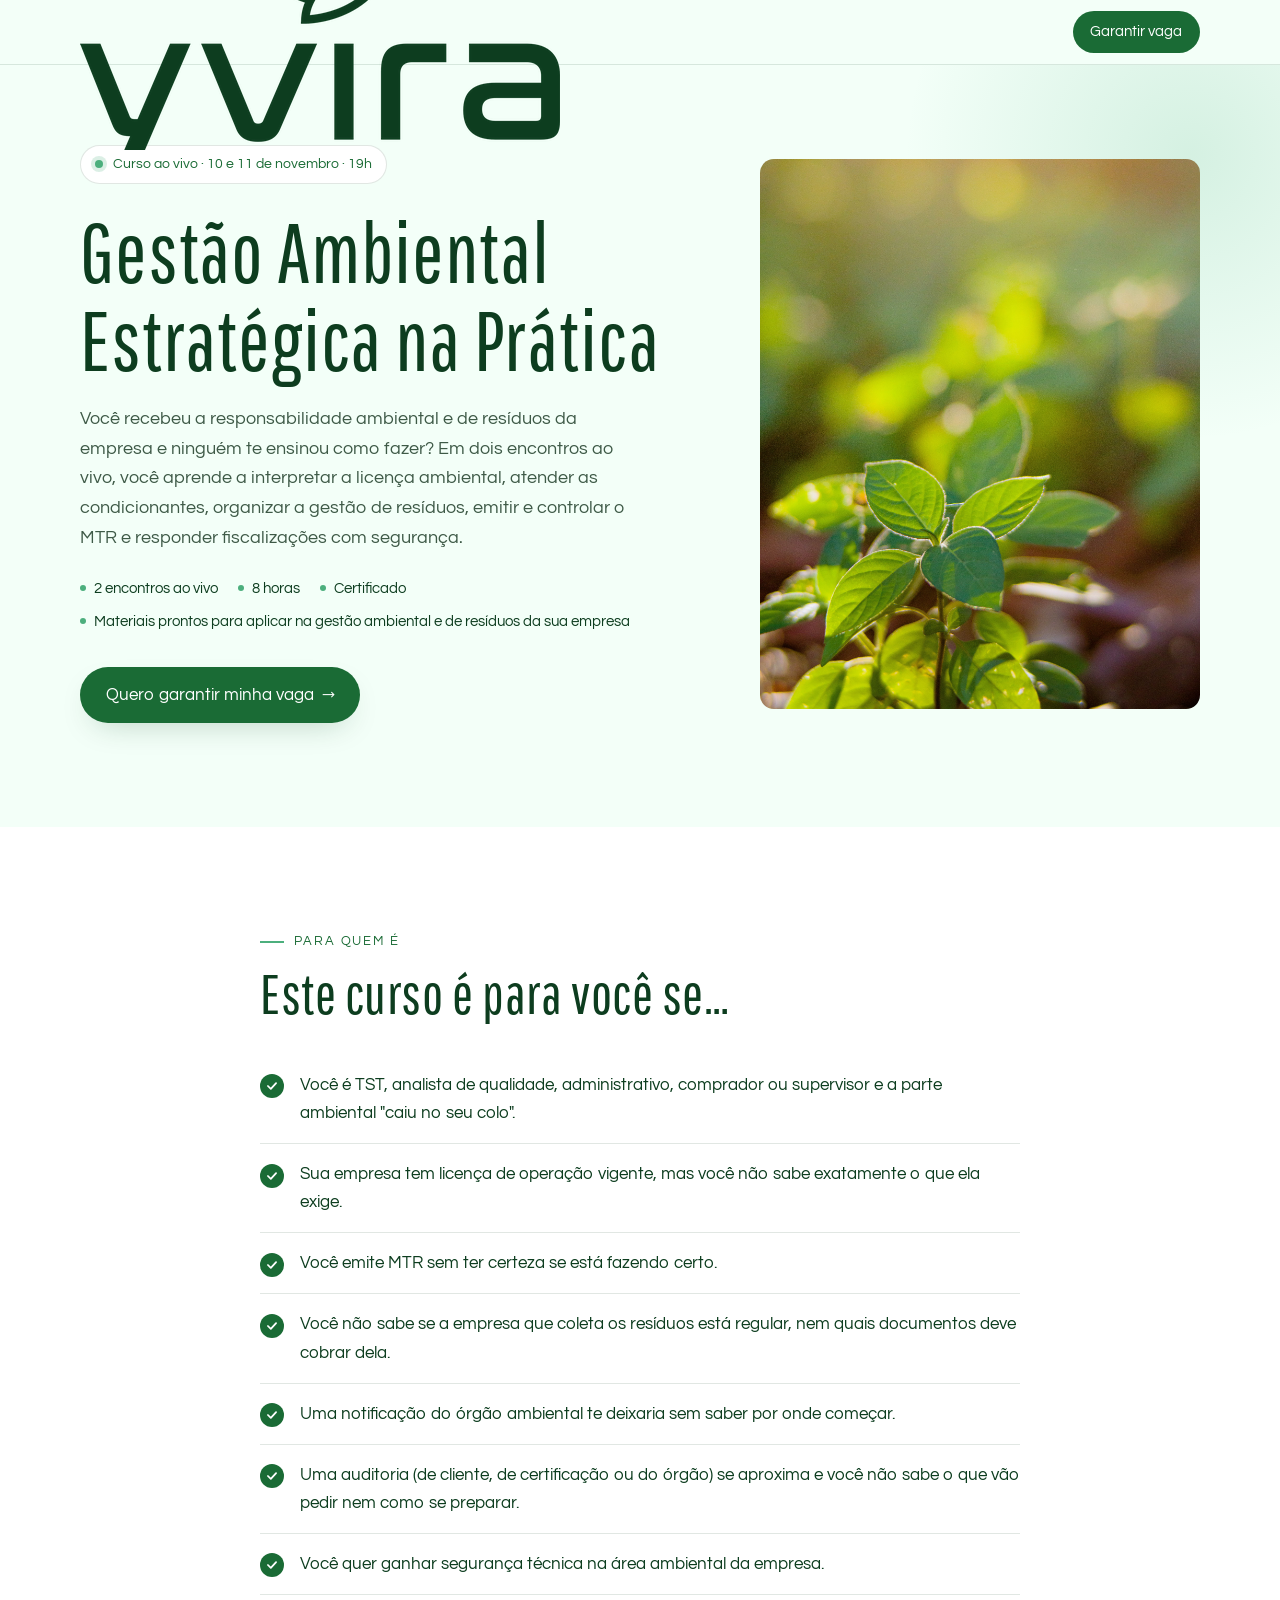
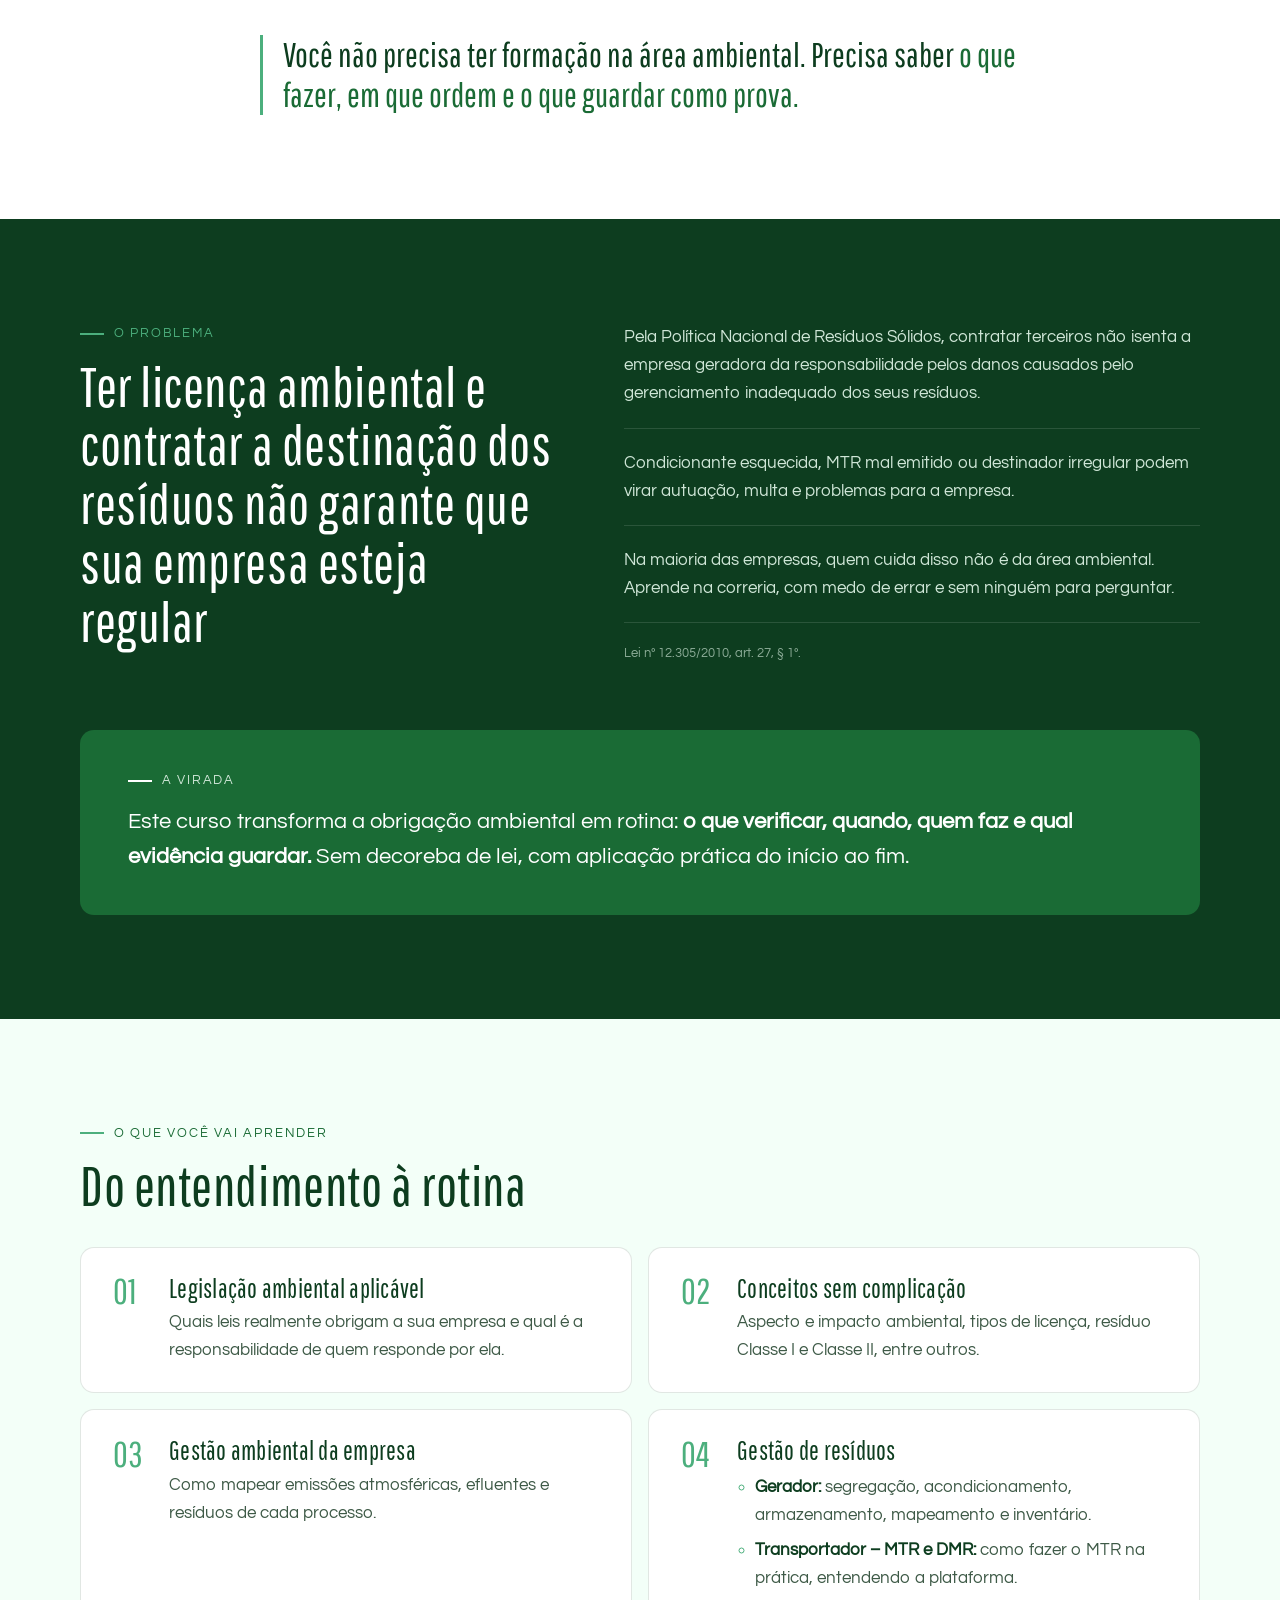
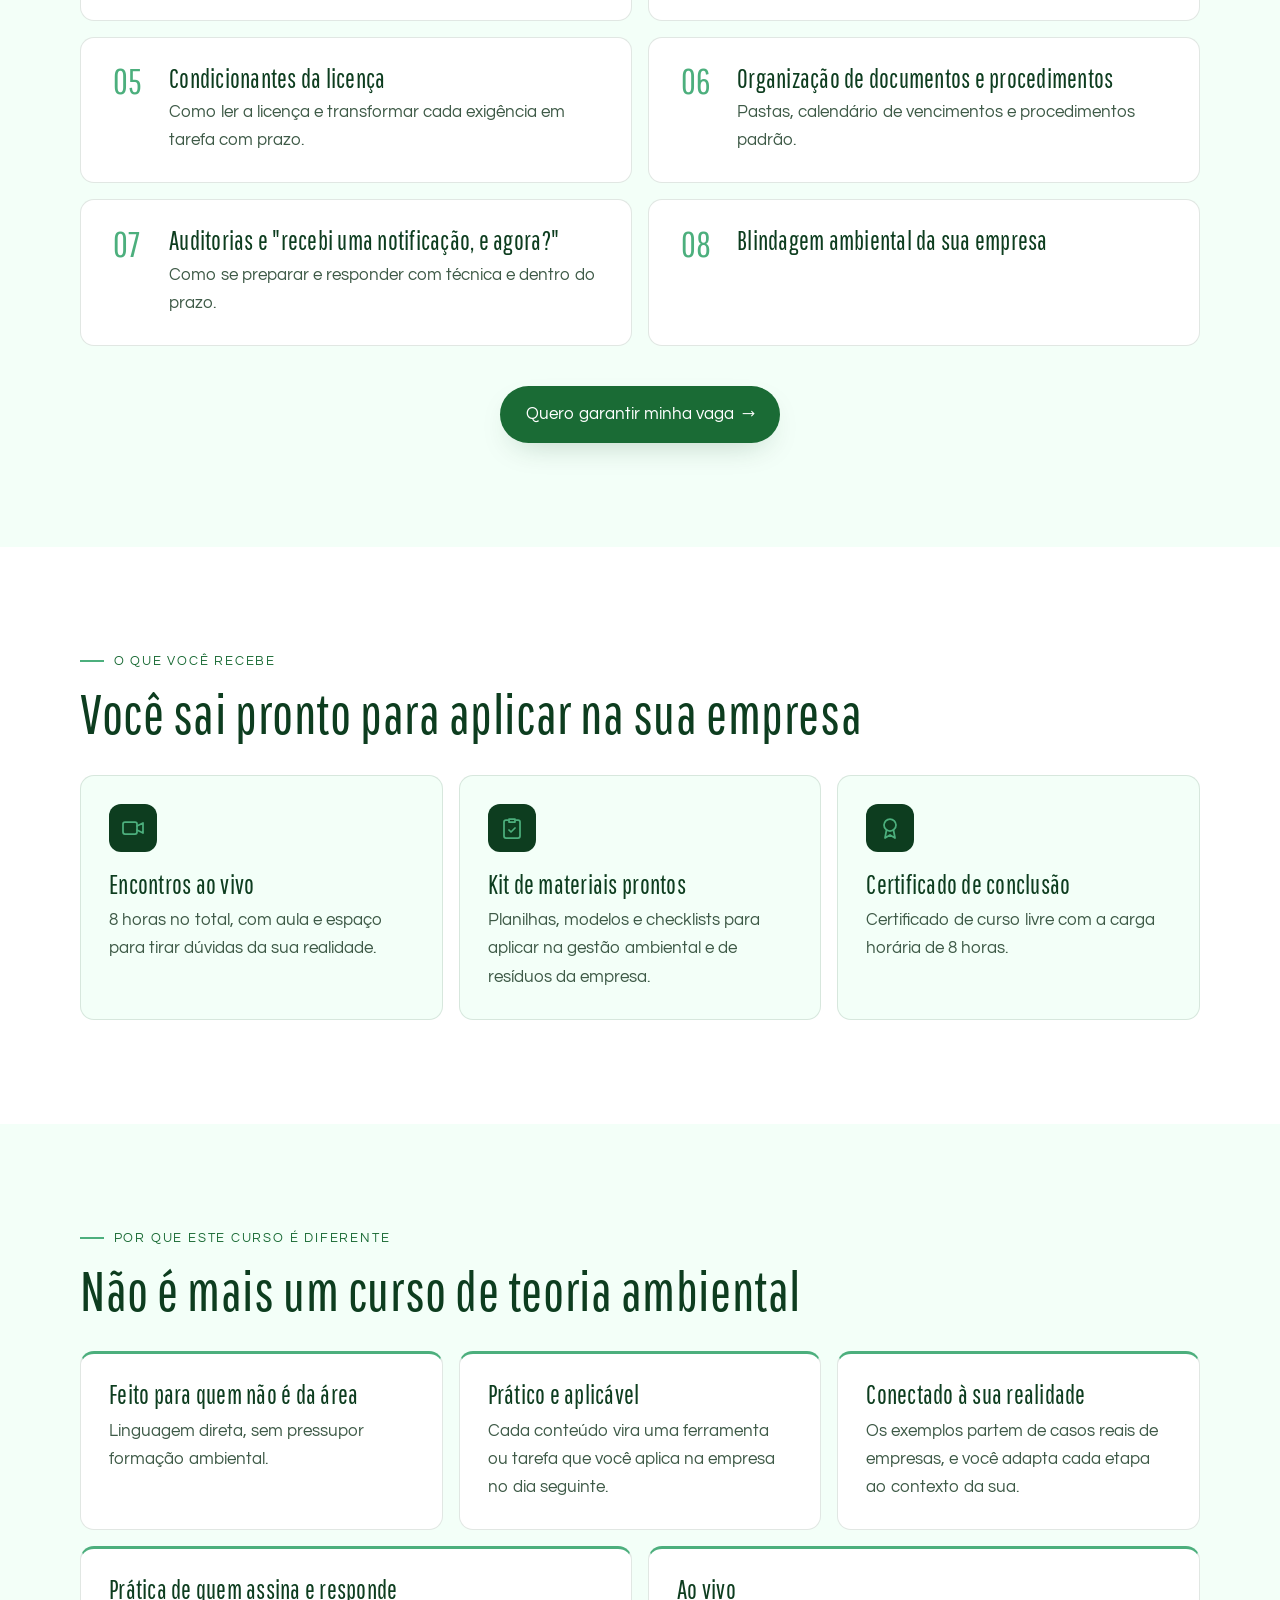
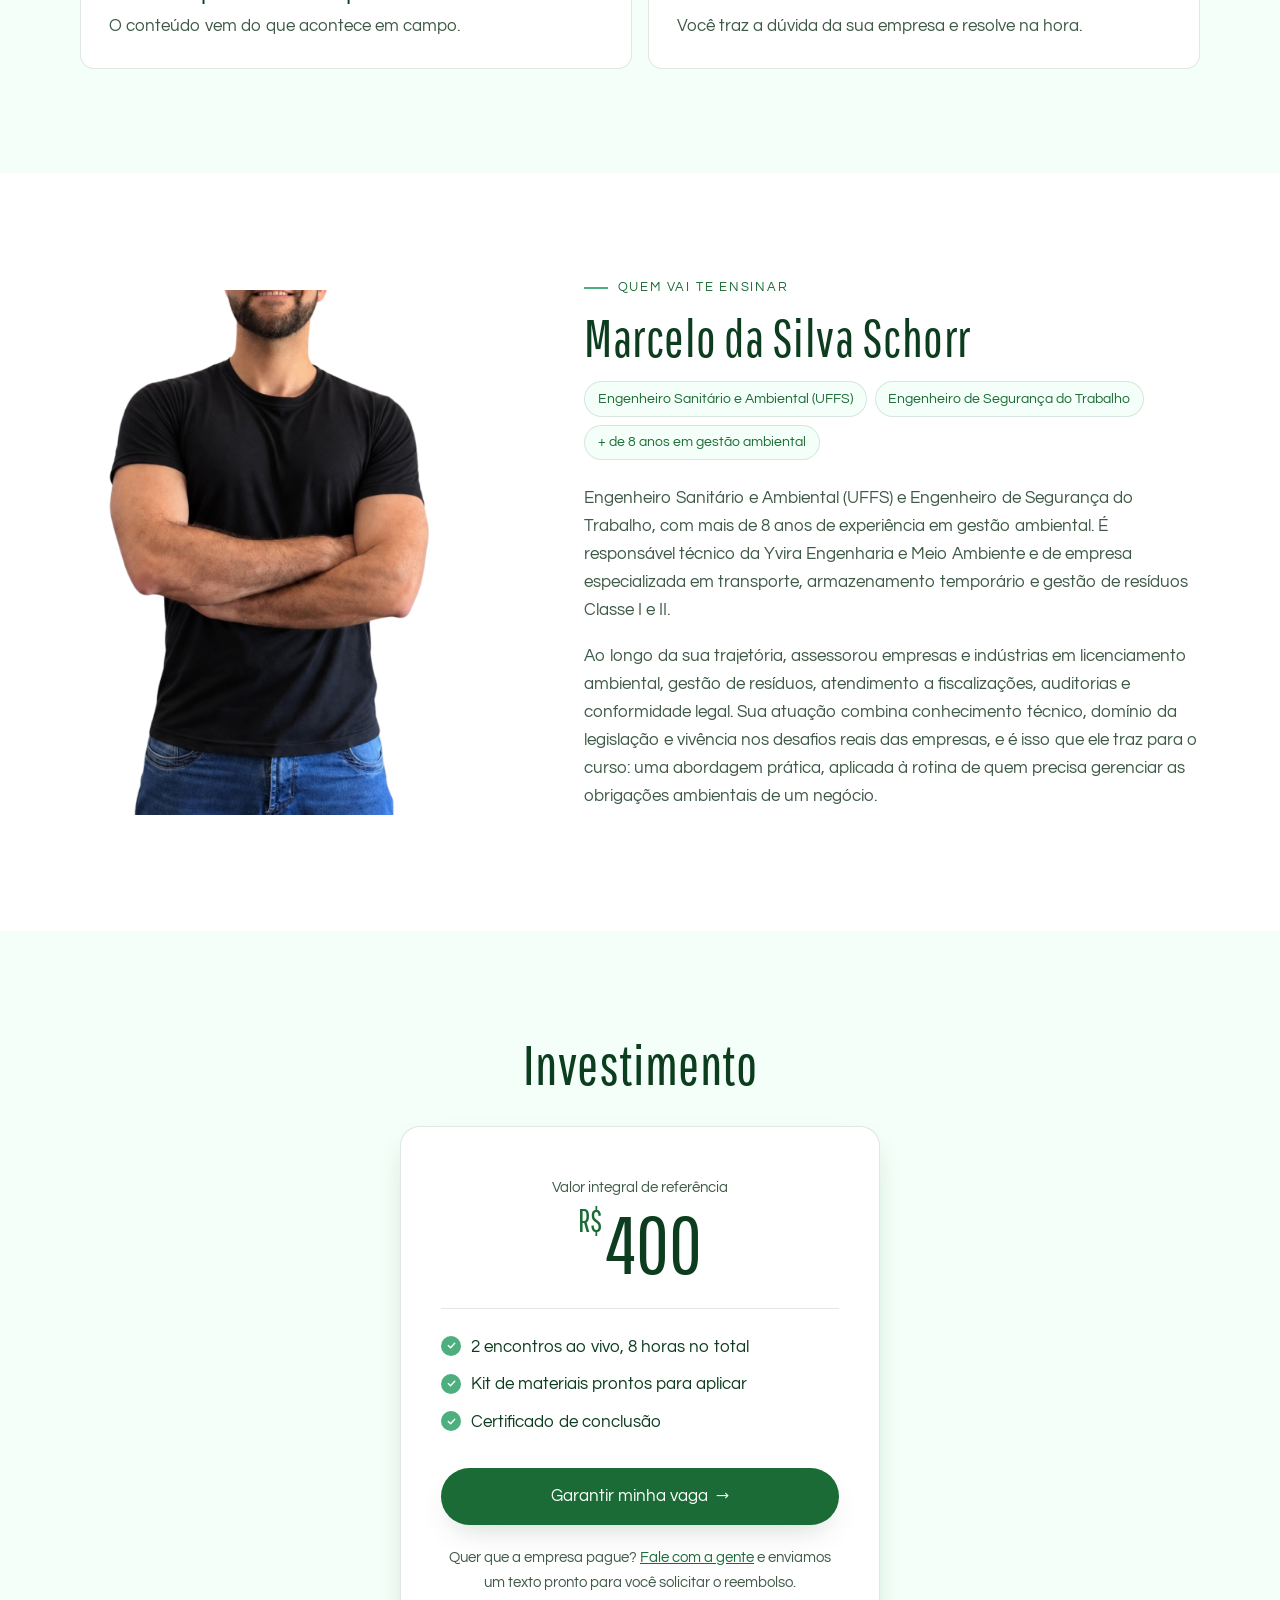
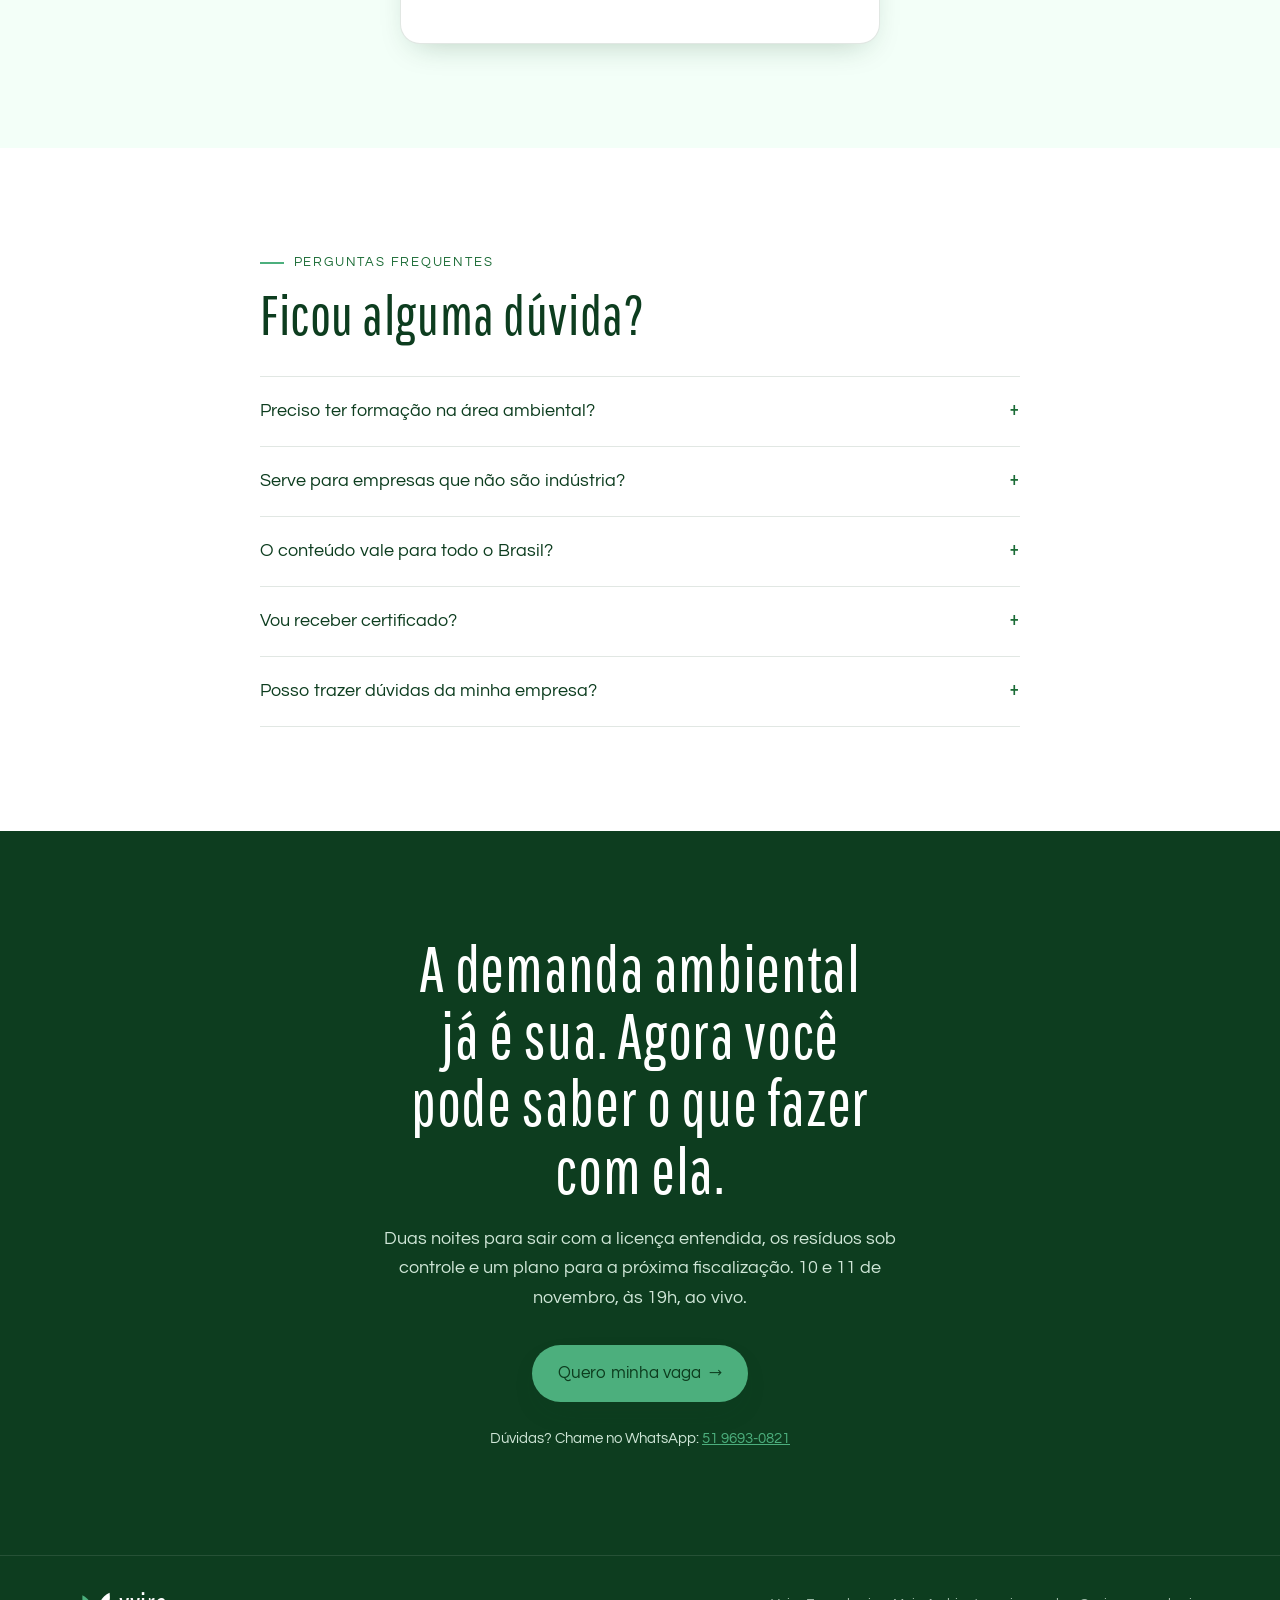
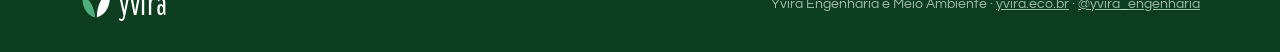
==== commit bf07d9ac: "Replace logo SVG with image in header" ====
--- a/index.html
+++ b/index.html
@@ -36,13 +36,8 @@
   <!-- ===================== CABEÇALHO ===================== -->
   <header class="cabecalho">
     <div class="container cabecalho__conteudo">
-      <a class="logo" href="#topo" aria-label="Yvira Engenharia e Meio Ambiente, voltar ao início">
-        <!-- Símbolo provisório de duas folhas. Troque pelo SVG oficial da Yvira quando tiver o arquivo. -->
-        <svg class="logo__simbolo" viewBox="0 0 40 40" aria-hidden="true">
-          <path d="M19 37C18 24 12 13 3 9c-1 14 5 25 16 28z" fill="#4CAF7D"/>
-          <path d="M21 37c0-15 6-27 16-31 2 15-4 27-16 31z" fill="#1A6B35"/>
-        </svg>
-        <span class="logo__nome">yvira</span>
+      <a class="logo" href="#topo">
+        <img class="logo__imagem" src="img/logo-yvira.png" alt="Yvira Engenharia e Meio Ambiente – voltar ao início" width="480" height="236">
       </a>
       <!-- 1º botão de inscrição (topo) -->
       <a class="botao botao--pequeno" href="#investimento">Garantir vaga</a>
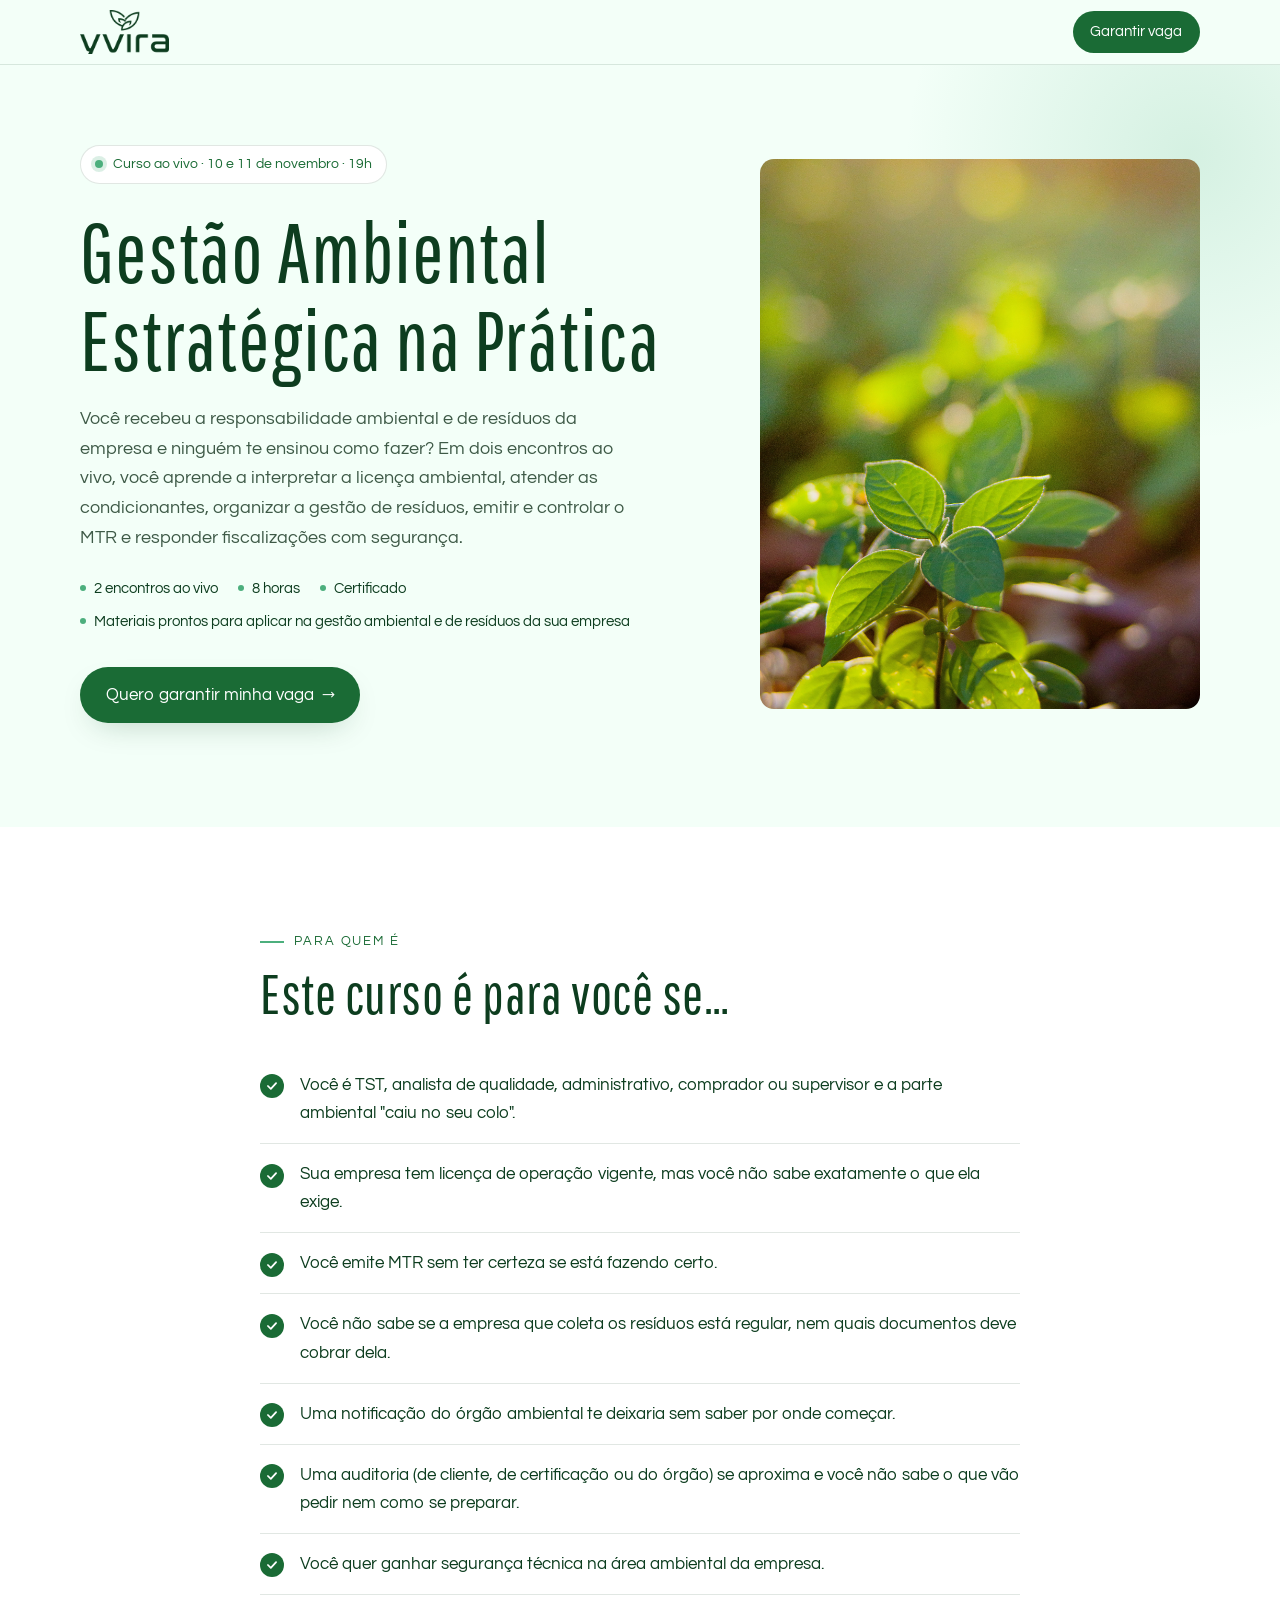
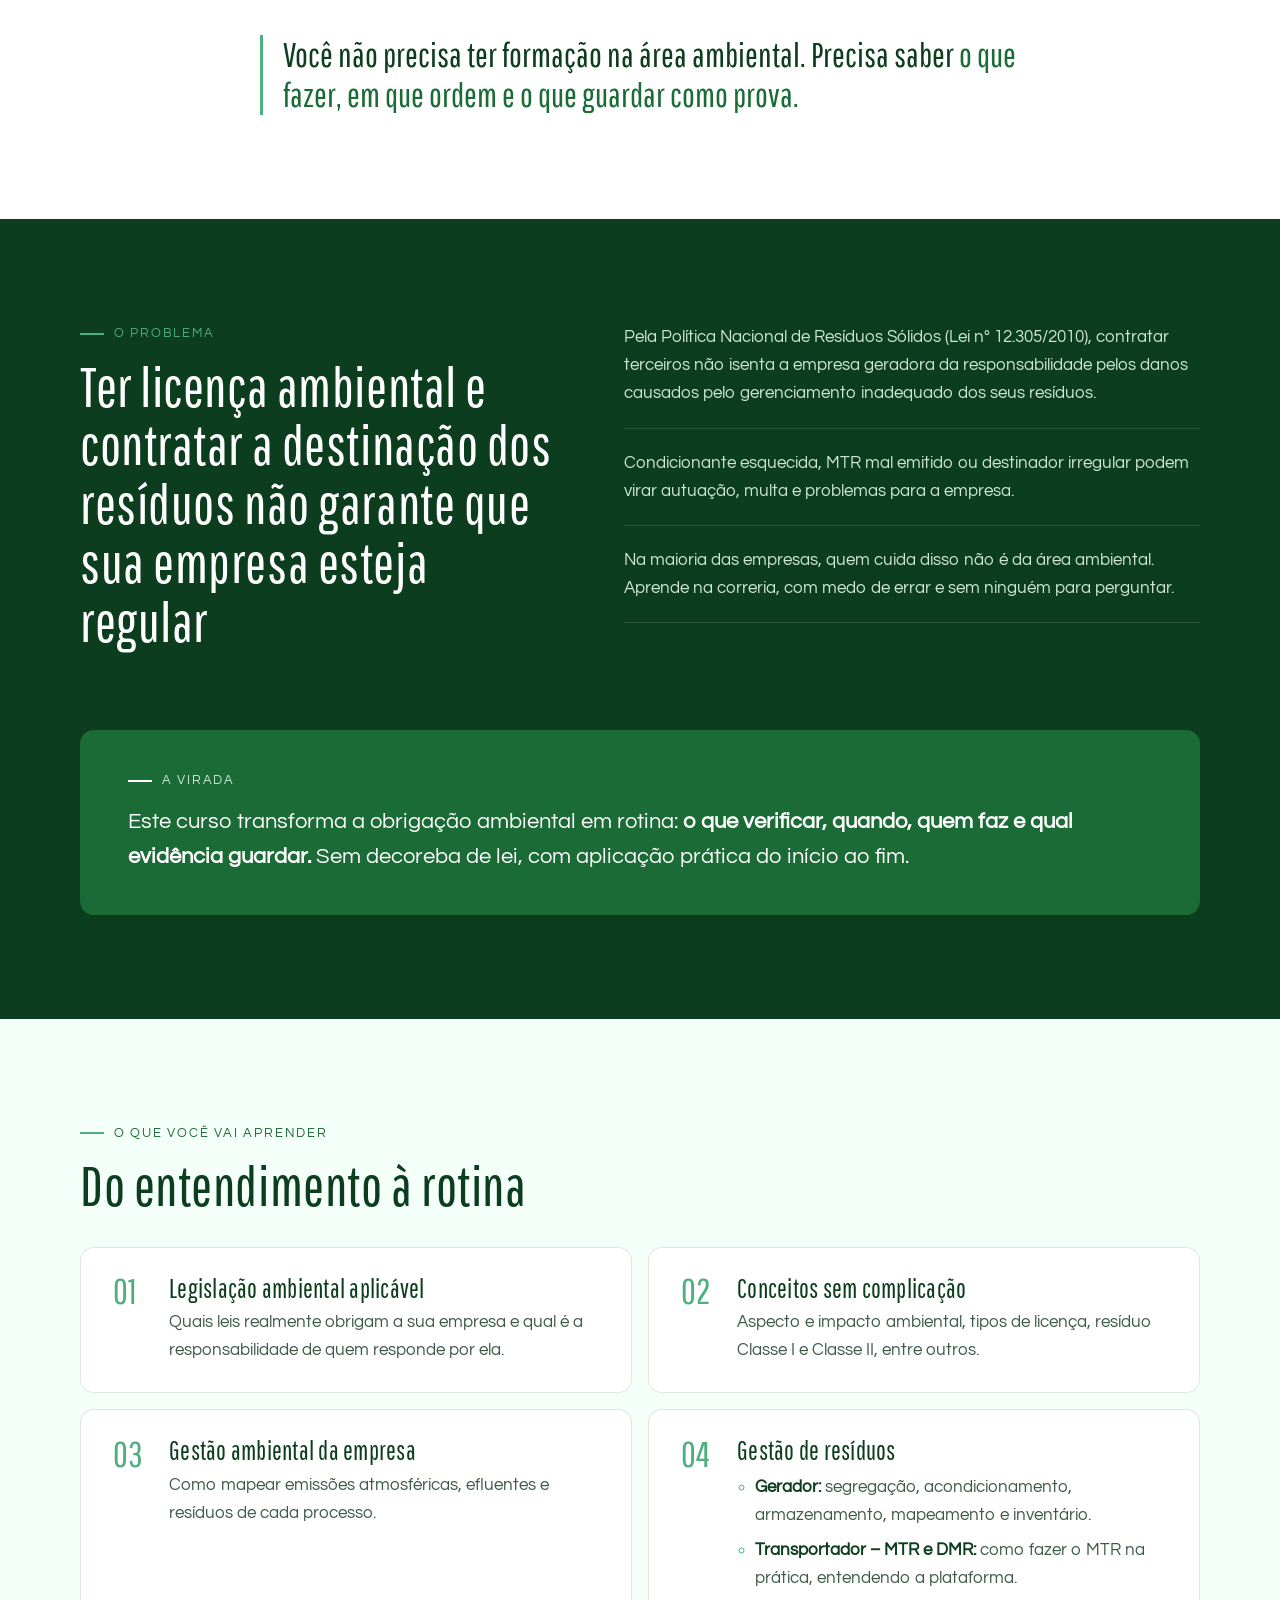
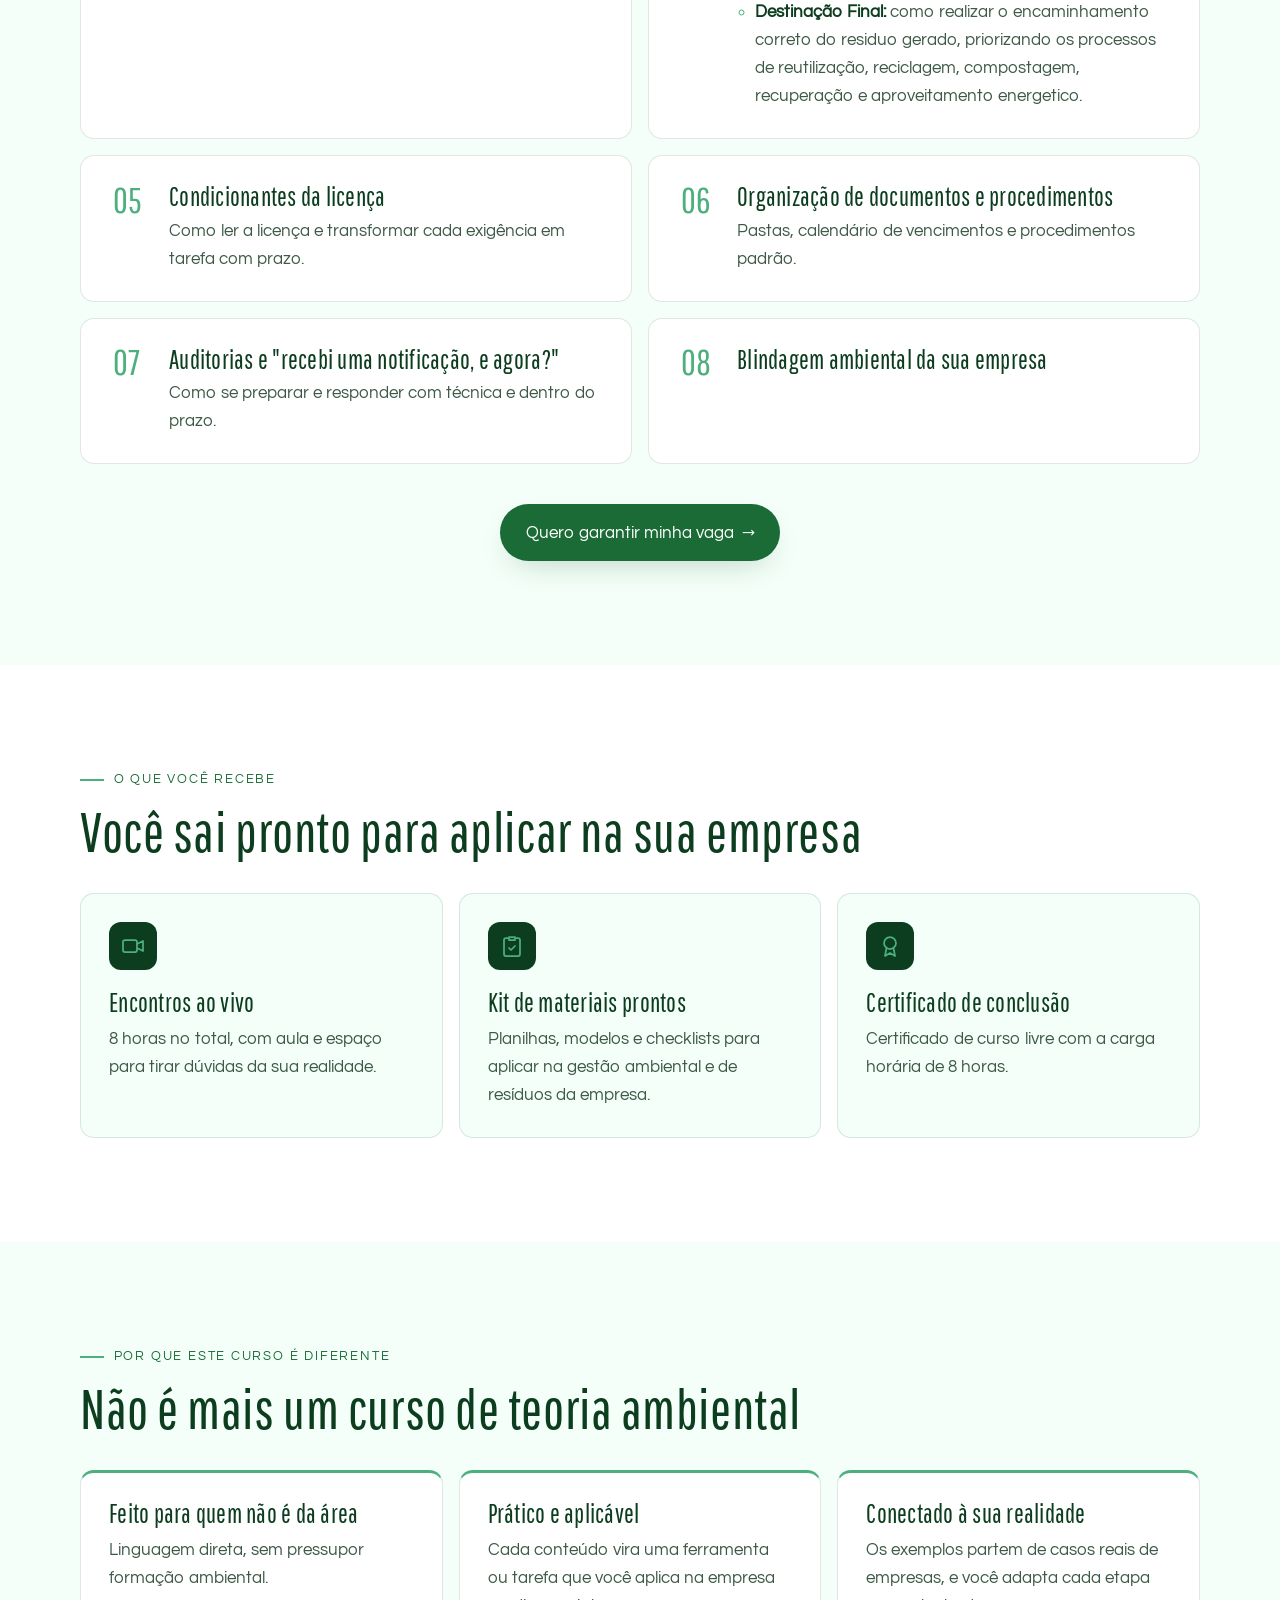
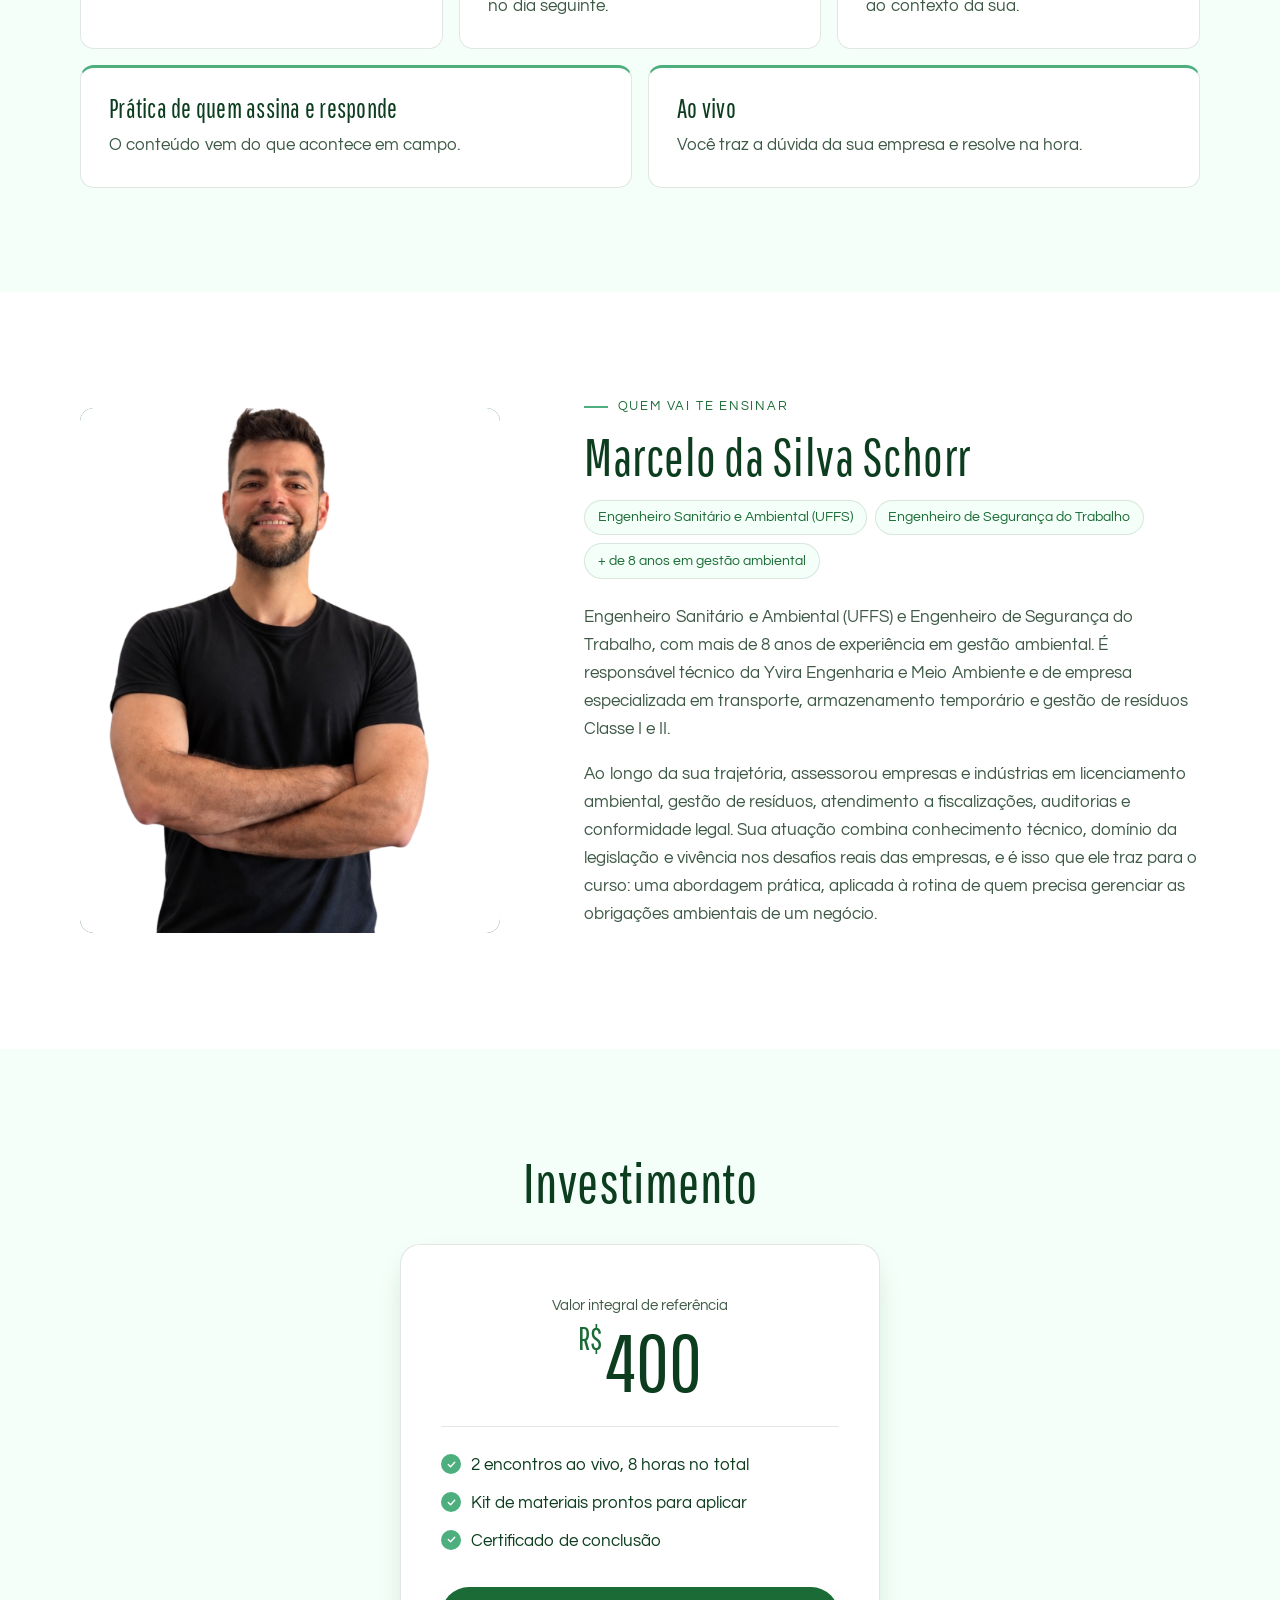
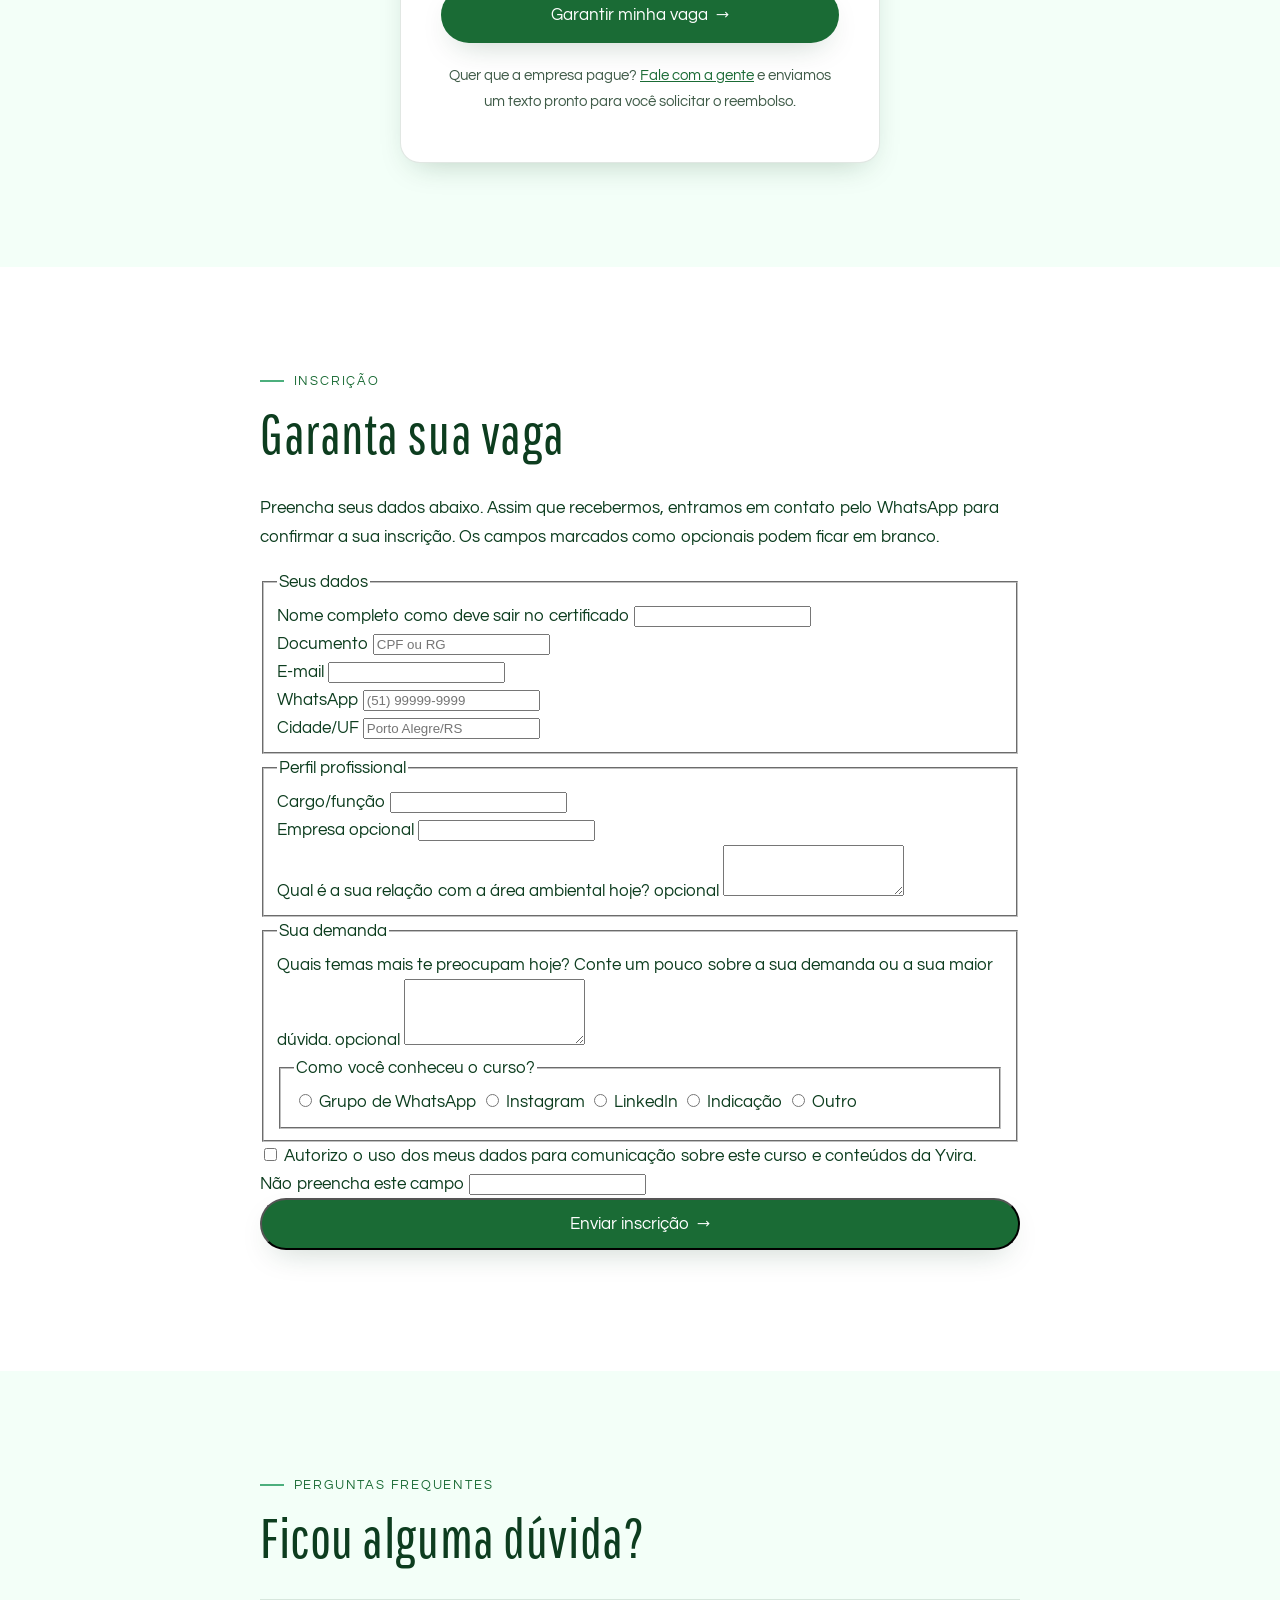
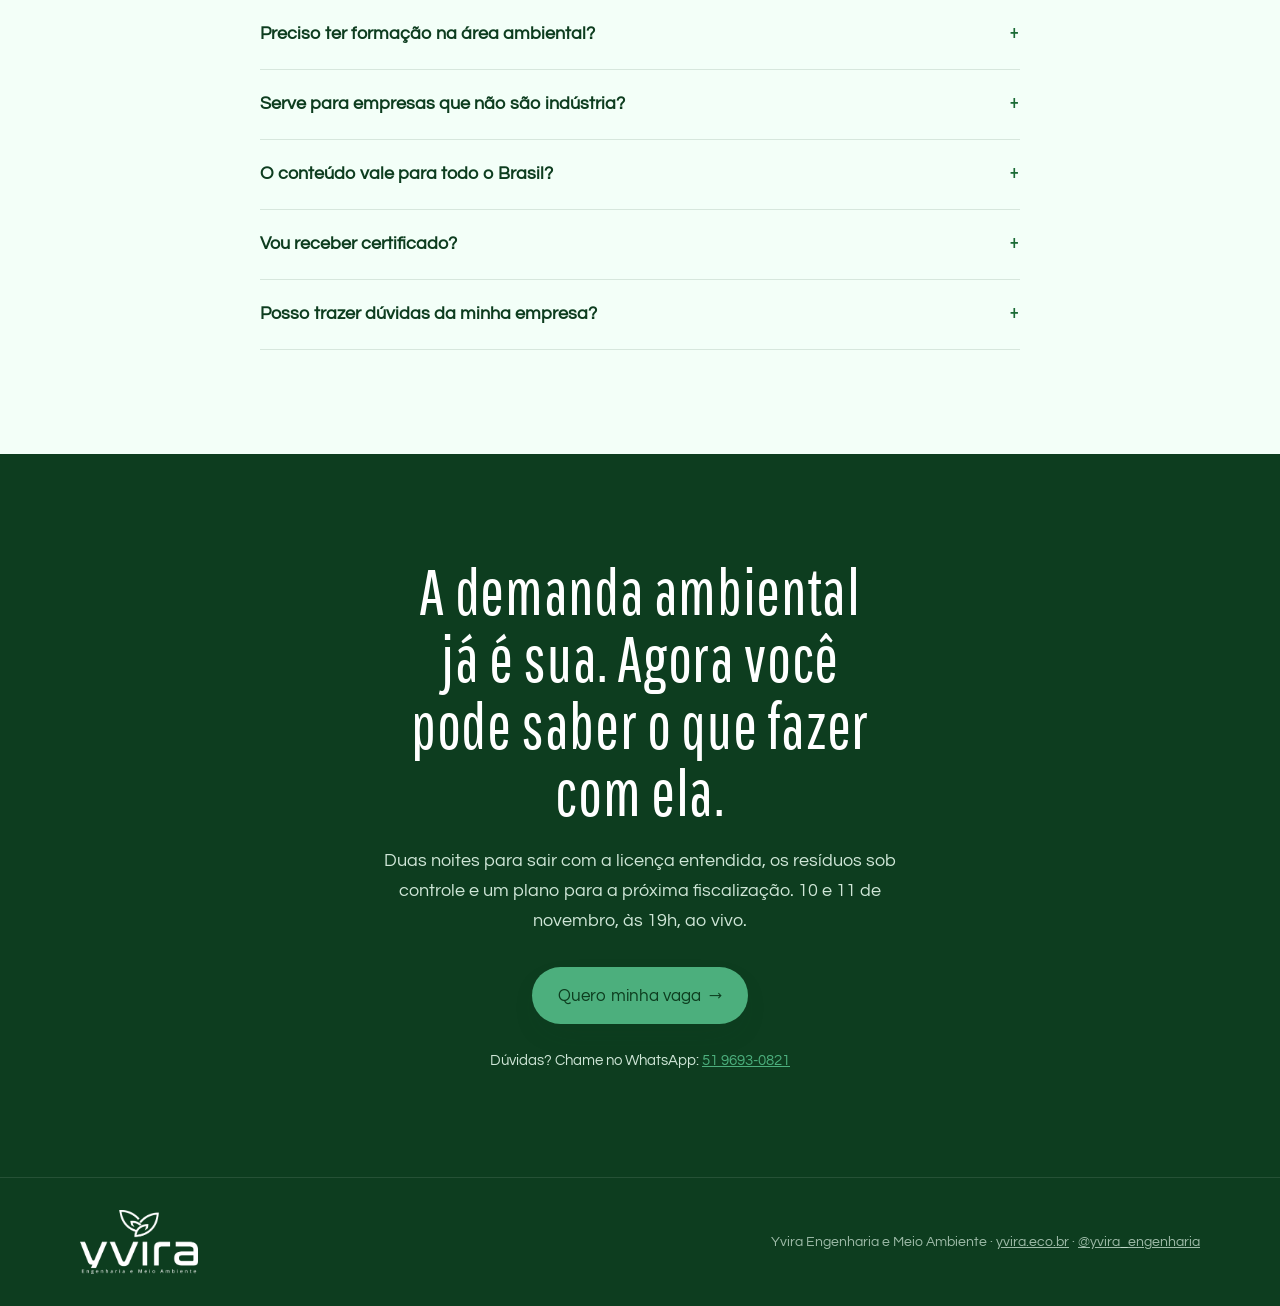
==== commit 5373cd61: "Update logo and improve form section Updated logo image and text for clarity and consistency. Modifi" ====
--- a/index.html
+++ b/index.html
@@ -37,6 +37,9 @@
   <header class="cabecalho">
     <div class="container cabecalho__conteudo">
       <a class="logo" href="#topo">
+        <!-- Logo oficial em verde escuro, fundo transparente, sem o "Engenharia e Meio Ambiente"
+             (em 44px de altura essa linha ficaria pequena demais para ler).
+             width/height = tamanho real do arquivo: o navegador reserva o espaço antes de carregar. -->
         <img class="logo__imagem" src="img/logo-yvira.png" alt="Yvira Engenharia e Meio Ambiente – voltar ao início" width="480" height="236">
       </a>
       <!-- 1º botão de inscrição (topo) -->
@@ -114,12 +117,9 @@
         </div>
 
         <div class="problema__pontos">
-          <p class="revelar">Pela Política Nacional de Resíduos Sólidos, contratar terceiros não isenta a empresa geradora da responsabilidade pelos danos causados pelo gerenciamento inadequado dos seus resíduos.</p>
+          <p class="revelar">Pela Política Nacional de Resíduos Sólidos (Lei nº 12.305/2010), contratar terceiros não isenta a empresa geradora da responsabilidade pelos danos causados pelo gerenciamento inadequado dos seus resíduos.</p>
           <p class="revelar">Condicionante esquecida, MTR mal emitido ou destinador irregular podem virar autuação, multa e problemas para a empresa.</p>
-          <p class="revelar">Na maioria das empresas, quem cuida disso não é da área ambiental. Aprende na correria, com medo de errar e sem ninguém para perguntar.</p>
-          <!-- Citação legal discreta, como rodapé do bloco (pedido do briefing) -->
-          <p class="nota-lei">Lei nº 12.305/2010, art. 27, § 1º.</p>
-        </div>
+          <p class="revelar">Na maioria das empresas, quem cuida disso não é da área ambiental. Aprende na correria, com medo de errar e sem ninguém para perguntar.</p>        </div>
       </div>
 
       <div class="container">
@@ -159,6 +159,7 @@
             <ul class="modulo__sub">
               <li><strong>Gerador:</strong> segregação, acondicionamento, armazenamento, mapeamento e inventário.</li>
               <li><strong>Transportador – MTR e DMR:</strong> como fazer o MTR na prática, entendendo a plataforma.</li>
+              <li><strong>Destinação Final:</strong> como realizar o encaminhamento correto do residuo gerado, priorizando os processos de reutilização, reciclagem, compostagem, recuperação e aproveitamento energetico.</li>
             </ul>
           </li>
           <li class="modulo revelar">
@@ -314,9 +315,8 @@
             <li>Certificado de conclusão</li>
           </ul>
 
-          <!-- data-inscricao: o script.js coloca aqui o link de pagamento (ou o WhatsApp, enquanto não houver).
-               O href abaixo é só um "plano B" caso o JS não carregue. -->
-          <a class="botao botao--largo" href="https://wa.me/555196930821" data-inscricao>Garantir minha vaga</a>
+          <!-- Leva ao formulário de inscrição, logo abaixo -->
+          <a class="botao botao--largo" href="#inscricao">Garantir minha vaga</a>
 
           <p class="preco__extra">
             Quer que a empresa pague?
@@ -327,8 +327,126 @@
       </div>
     </section>
 
+    <!-- ===================== SEÇÃO 8B – FORMULÁRIO DE INSCRIÇÃO ===================== -->
+    <section class="secao secao--branca" id="inscricao" aria-labelledby="titulo-inscricao">
+      <div class="container container--estreito">
+        <p class="rotulo">Inscrição</p>
+        <h2 class="secao__titulo" id="titulo-inscricao">Garanta sua vaga</h2>
+        <p class="form__intro">
+          Preencha seus dados abaixo. Assim que recebermos, entramos em contato pelo WhatsApp para confirmar a sua inscrição.
+          Os campos marcados como opcionais podem ficar em branco.
+        </p>
+
+        <!-- action: arquivo PHP que recebe os dados e envia o e-mail para a Yvira.
+             method="post": os dados vão no corpo da requisição, e não expostos na URL. -->
+        <form class="form" id="form-inscricao" action="inscricao.php" method="post">
+
+          <!-- fieldset + legend: agrupam campos relacionados e o leitor de tela anuncia o nome do grupo -->
+          <fieldset class="form__grupo">
+            <legend class="form__legenda">Seus dados</legend>
+
+            <div class="campo campo--inteiro">
+              <label for="nome">Nome completo <span class="campo__dica">como deve sair no certificado</span></label>
+              <input type="text" id="nome" name="nome" autocomplete="name" required maxlength="120">
+            </div>
+
+            <div class="campo">
+              <label for="documento">Documento</label>
+              <input type="text" id="documento" name="documento" placeholder="CPF ou RG" required maxlength="30">
+            </div>
+
+            <div class="campo">
+              <label for="email">E-mail</label>
+              <!-- type="email": o navegador já confere o formato e o celular abre o teclado com @ -->
+              <input type="email" id="email" name="email" autocomplete="email" required maxlength="120">
+            </div>
+
+            <div class="campo">
+              <label for="whatsapp">WhatsApp</label>
+              <!-- type="tel" + inputmode="numeric": abre o teclado numérico no celular.
+                   A máscara (51) 99999-9999 é aplicada pelo script.js enquanto a pessoa digita. -->
+              <input type="tel" id="whatsapp" name="whatsapp" autocomplete="tel" inputmode="numeric" placeholder="(51) 99999-9999" required minlength="14" maxlength="15">
+            </div>
+
+            <div class="campo">
+              <label for="cidade">Cidade/UF</label>
+              <input type="text" id="cidade" name="cidade" autocomplete="address-level2" placeholder="Porto Alegre/RS" required maxlength="80">
+            </div>
+          </fieldset>
+
+          <fieldset class="form__grupo">
+            <legend class="form__legenda">Perfil profissional</legend>
+
+            <div class="campo">
+              <label for="cargo">Cargo/função</label>
+              <input type="text" id="cargo" name="cargo" autocomplete="organization-title" required maxlength="80">
+            </div>
+
+            <div class="campo">
+              <label for="empresa">Empresa <span class="campo__dica">opcional</span></label>
+              <input type="text" id="empresa" name="empresa" autocomplete="organization" maxlength="120">
+            </div>
+
+            <div class="campo campo--inteiro">
+              <label for="relacao">Qual é a sua relação com a área ambiental hoje? <span class="campo__dica">opcional</span></label>
+              <textarea id="relacao" name="relacao" rows="3" maxlength="1000"></textarea>
+            </div>
+          </fieldset>
+
+          <fieldset class="form__grupo">
+            <legend class="form__legenda">Sua demanda</legend>
+
+            <div class="campo campo--inteiro">
+              <label for="demanda">
+                Quais temas mais te preocupam hoje? Conte um pouco sobre a sua demanda ou a sua maior dúvida.
+                <span class="campo__dica">opcional</span>
+              </label>
+              <textarea id="demanda" name="demanda" rows="4" maxlength="2000"></textarea>
+            </div>
+
+            <!-- Grupo de opções: um fieldset próprio, porque a pergunta é a "legenda" das opções.
+                 Basta um dos radios ter "required" para o grupo inteiro ficar obrigatório. -->
+            <fieldset class="campo campo--inteiro opcoes">
+              <legend>Como você conheceu o curso?</legend>
+              <label class="opcao"><input type="radio" name="origem" value="Grupo de WhatsApp" required> Grupo de WhatsApp</label>
+              <label class="opcao"><input type="radio" name="origem" value="Instagram"> Instagram</label>
+              <label class="opcao"><input type="radio" name="origem" value="LinkedIn"> LinkedIn</label>
+              <label class="opcao"><input type="radio" name="origem" value="Indicação"> Indicação</label>
+              <label class="opcao"><input type="radio" name="origem" value="Outro"> Outro</label>
+            </fieldset>
+          </fieldset>
+
+          <!-- Consentimento LGPD: caixa SEM "checked", ou seja, começa desmarcada -->
+          <label class="consentimento">
+            <input type="checkbox" name="consentimento" value="sim">
+            <span>Autorizo o uso dos meus dados para comunicação sobre este curso e conteúdos da Yvira.</span>
+          </label>
+
+          <!-- Armadilha para robôs (honeypot): fica invisível para pessoas.
+               Robôs de spam preenchem todos os campos; se este vier preenchido, o PHP descarta o envio. -->
+          <div class="campo-armadilha" aria-hidden="true">
+            <label for="site">Não preencha este campo</label>
+            <input type="text" id="site" name="site" tabindex="-1" autocomplete="off">
+          </div>
+
+          <button class="botao botao--largo" type="submit">Enviar inscrição</button>
+
+          <!-- role="status": o leitor de tela anuncia o texto quando o JS o altera (enviando, erro...) -->
+          <p class="form__status" id="form-status" role="status"></p>
+        </form>
+
+        <!-- Mensagem de sucesso: começa escondida (hidden) e o script.js mostra após o envio -->
+        <div class="form-sucesso" id="form-sucesso" tabindex="-1" hidden>
+          <h3 class="form-sucesso__titulo">Inscrição recebida!</h3>
+          <p>Obrigado. Em breve entramos em contato pelo WhatsApp para confirmar a sua vaga.</p>
+          <!-- Botão de pagamento: só aparece se houver link em CONFIG.linkPagamento (script.js) -->
+          <a class="botao" id="link-pagamento" href="#" target="_blank" rel="noopener" hidden>Ir para o pagamento</a>
+        </div>
+      </div>
+    </section>
+
     <!-- ===================== SEÇÃO 9 – PERGUNTAS FREQUENTES ===================== -->
-    <section class="secao secao--branca" id="faq" aria-labelledby="titulo-faq">
+    <section class="secao" id="faq" aria-labelledby="titulo-faq">
       <div class="container container--estreito">
         <p class="rotulo">Perguntas frequentes</p>
         <h2 class="secao__titulo" id="titulo-faq">Ficou alguma dúvida?</h2>
@@ -337,23 +455,23 @@
              e já funciona com teclado e leitor de tela. -->
         <div class="faq">
           <details class="faq__item">
-            <summary>Preciso ter formação na área ambiental?</summary>
+            <summary><strong>Preciso ter formação na área ambiental?</strong></summary>
             <p>Não. O curso foi feito para quem recebeu a demanda sem ser da área.</p>
           </details>
           <details class="faq__item">
-            <summary>Serve para empresas que não são indústria?</summary>
+            <summary><strong>Serve para empresas que não são indústria?</strong></summary>
             <p>Sim. Os exemplos incluem a indústria, mas licença, resíduos, MTR e condicionantes valem para qualquer empresa licenciada.</p>
           </details>
           <details class="faq__item">
-            <summary>O conteúdo vale para todo o Brasil?</summary>
+            <summary><strong>O conteúdo vale para todo o Brasil?</strong></summary>
             <p>Os princípios e a legislação federal valem para todo o país. Os exemplos estaduais são do Rio Grande do Sul; regras de outros estados podem variar.</p>
           </details>
           <details class="faq__item">
-            <summary>Vou receber certificado?</summary>
+            <summary><strong>Vou receber certificado?</strong></summary>
             <p>Sim, certificado de curso livre com a carga horária. Ele comprova a capacitação, mas não habilita a assinar responsabilidade técnica.</p>
           </details>
           <details class="faq__item">
-            <summary>Posso trazer dúvidas da minha empresa?</summary>
+            <summary><strong>Posso trazer dúvidas da minha empresa?</strong></summary>
             <p>Sim. Os encontros têm tempo reservado para isso.</p>
           </details>
         </div>
@@ -369,7 +487,7 @@
           10 e 11 de novembro, às 19h, ao vivo.
         </p>
         <!-- 3º botão de inscrição (fim da página) -->
-        <a class="botao botao--claro" href="https://wa.me/555196930821" data-inscricao>Quero minha vaga</a>
+        <a class="botao botao--claro" href="#inscricao">Quero minha vaga</a>
         <p class="final__whats">
           Dúvidas? Chame no WhatsApp:
           <a href="https://wa.me/555196930821" data-whatsapp="Olá! Tenho uma dúvida sobre o curso Gestão Ambiental Estratégica na Prática.">51 9693-0821</a>
@@ -382,13 +500,8 @@
   <!-- ===================== RODAPÉ ===================== -->
   <footer class="rodape">
     <div class="container rodape__conteudo">
-      <span class="logo logo--claro">
-        <svg class="logo__simbolo" viewBox="0 0 40 40" aria-hidden="true">
-          <path d="M19 37C18 24 12 13 3 9c-1 14 5 25 16 28z" fill="#4CAF7D"/>
-          <path d="M21 37c0-15 6-27 16-31 2 15-4 27-16 31z" fill="#FFFFFF"/>
-        </svg>
-        <span class="logo__nome">yvira</span>
-      </span>
+      <!-- Versão branca e completa do logo, para o fundo verde escuro do rodapé -->
+      <img class="rodape__logo" src="img/logo-yvira-branco.png" alt="Yvira Engenharia e Meio Ambiente" width="640" height="347" loading="lazy">
       <p>
         Yvira Engenharia e Meio Ambiente ·
         <a href="https://yvira.eco.br" target="_blank" rel="noopener">yvira.eco.br</a> ·
--- a/style.css
+++ b/style.css
@@ -356,20 +356,9 @@
   text-decoration: none;
 }
 
-.logo__simbolo {
-  width: 32px;
-  height: 32px;
-}
-
-.logo__nome {
-  font-family: var(--fonte-titulo);
-  font-size: 1.9rem;
-  line-height: 1;
-  letter-spacing: 0.02em;
-}
-
-.logo--claro {
-  color: var(--branco);
+.logo__imagem {
+  width: auto;
+  height: 44px;
 }
 
 /* ---------- Seção 1: Topo (hero) ---------- */
@@ -377,6 +366,11 @@
   position: relative;
   overflow: hidden;
   padding: 3rem 0 4rem;
+}
+
+.rodape__logo {
+  width: auto;
+  height: 64px;
 }
 
 /* Brilho verde suave no canto, puramente decorativo */
@@ -617,6 +611,10 @@
 .instrutor__foto {
   width: 100%;
   max-width: 420px;
+}
+/* Ancora a foto pelo topo: se precisar cortar, corta as pernas e não a cabeça */
+.instrutor__foto img {
+  object-position: center top;
 }
 
 .instrutor__nome {
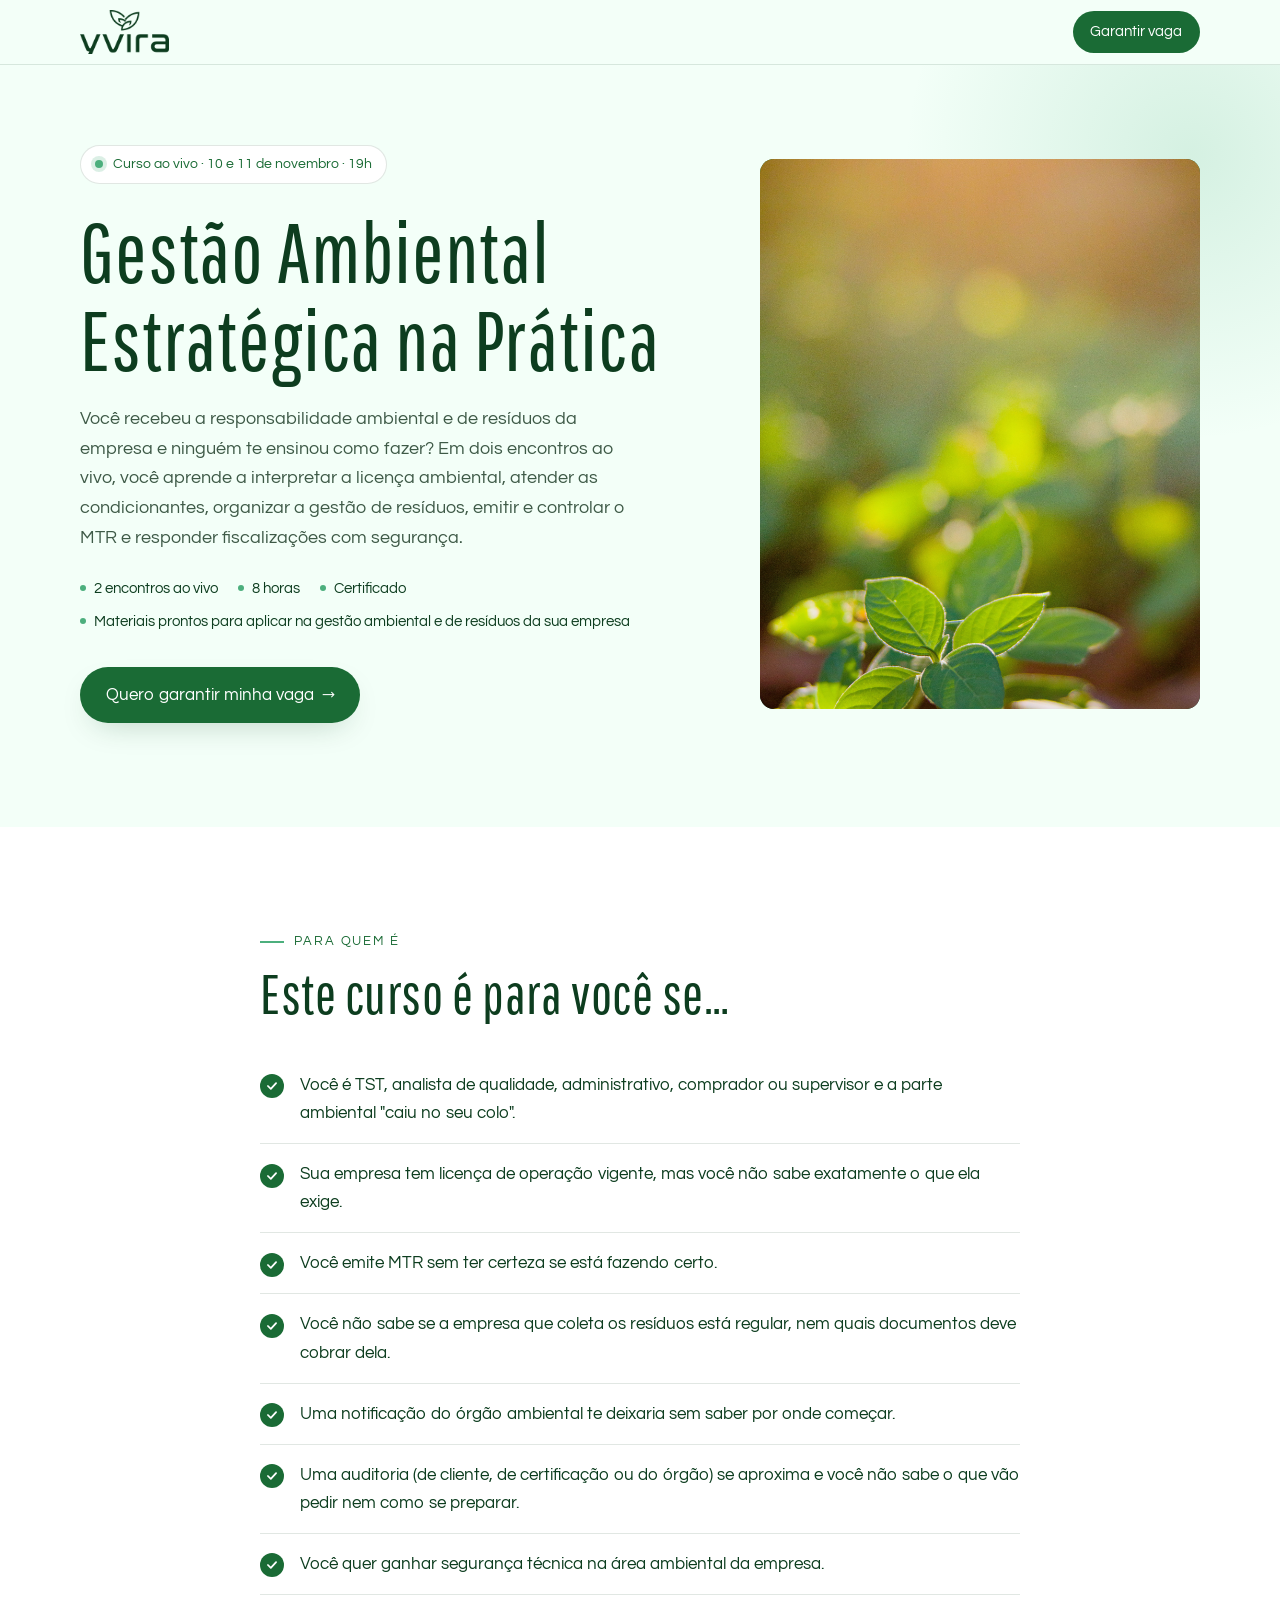
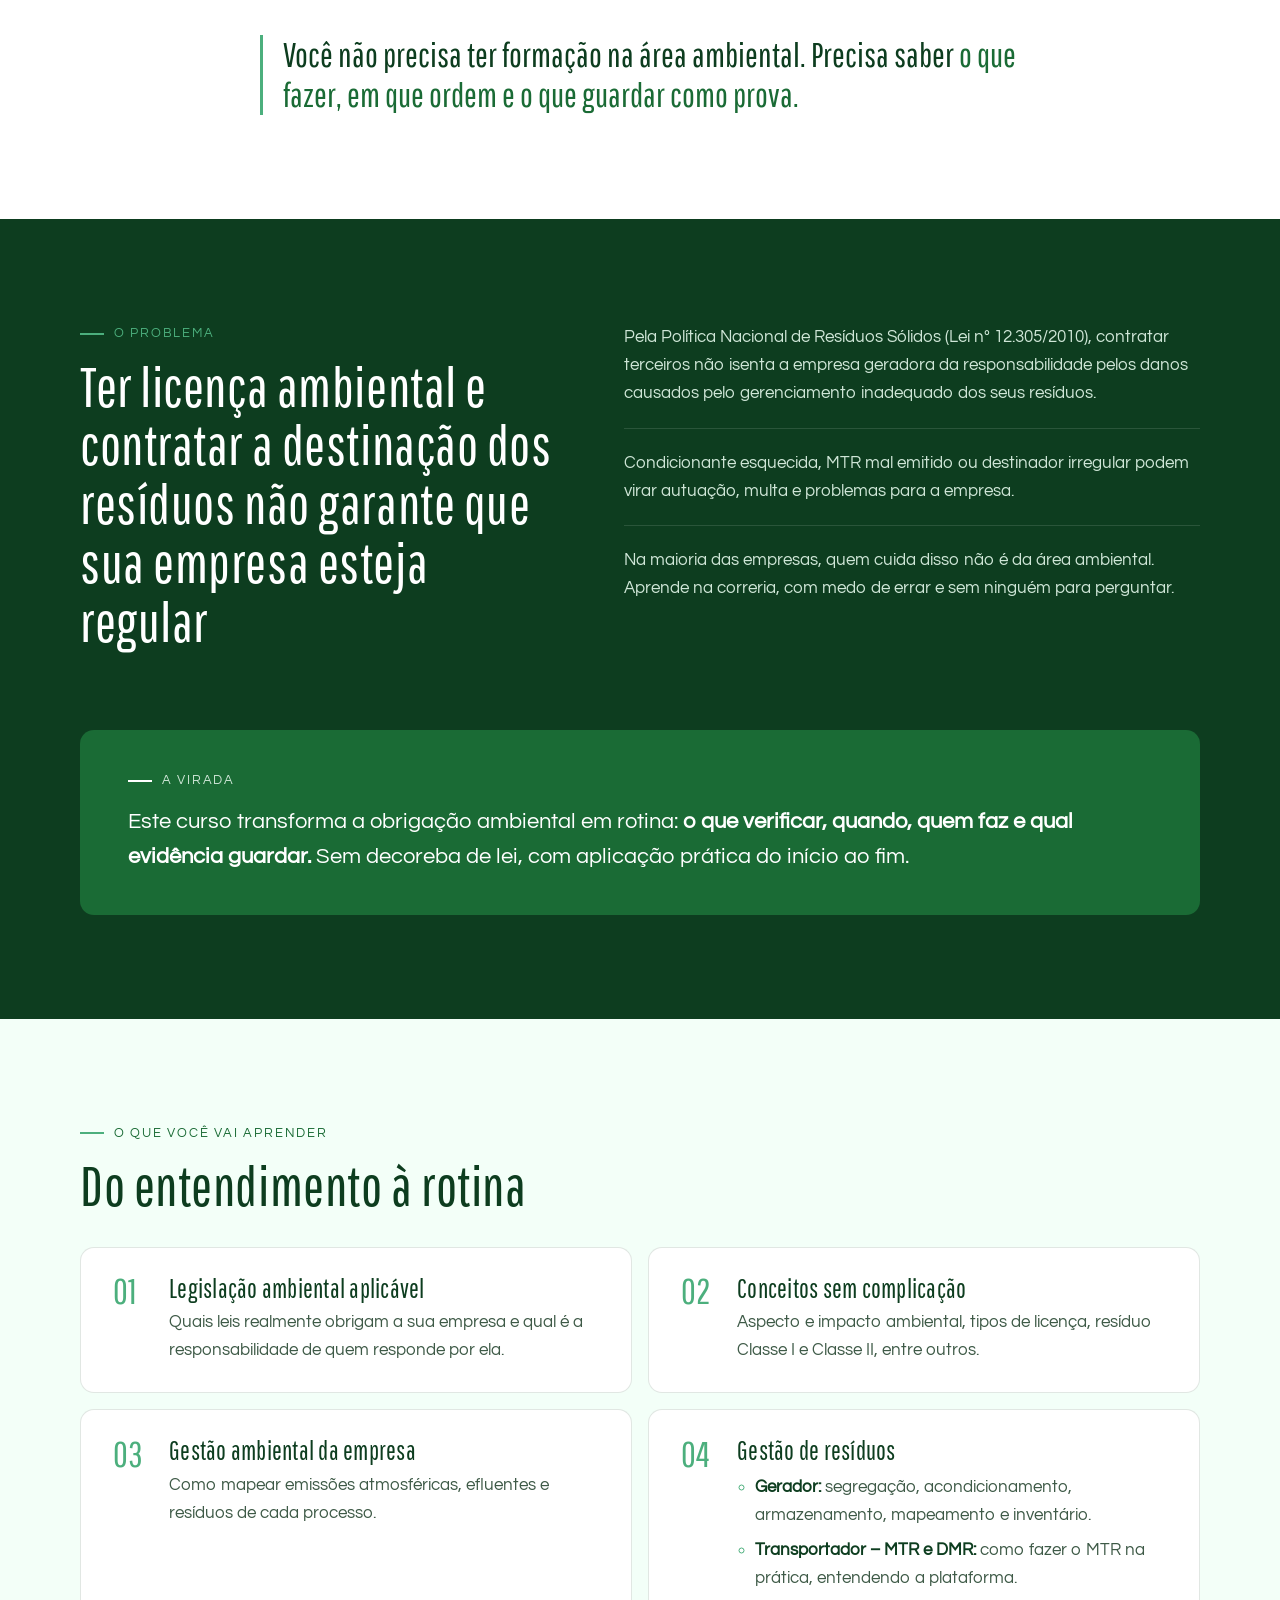
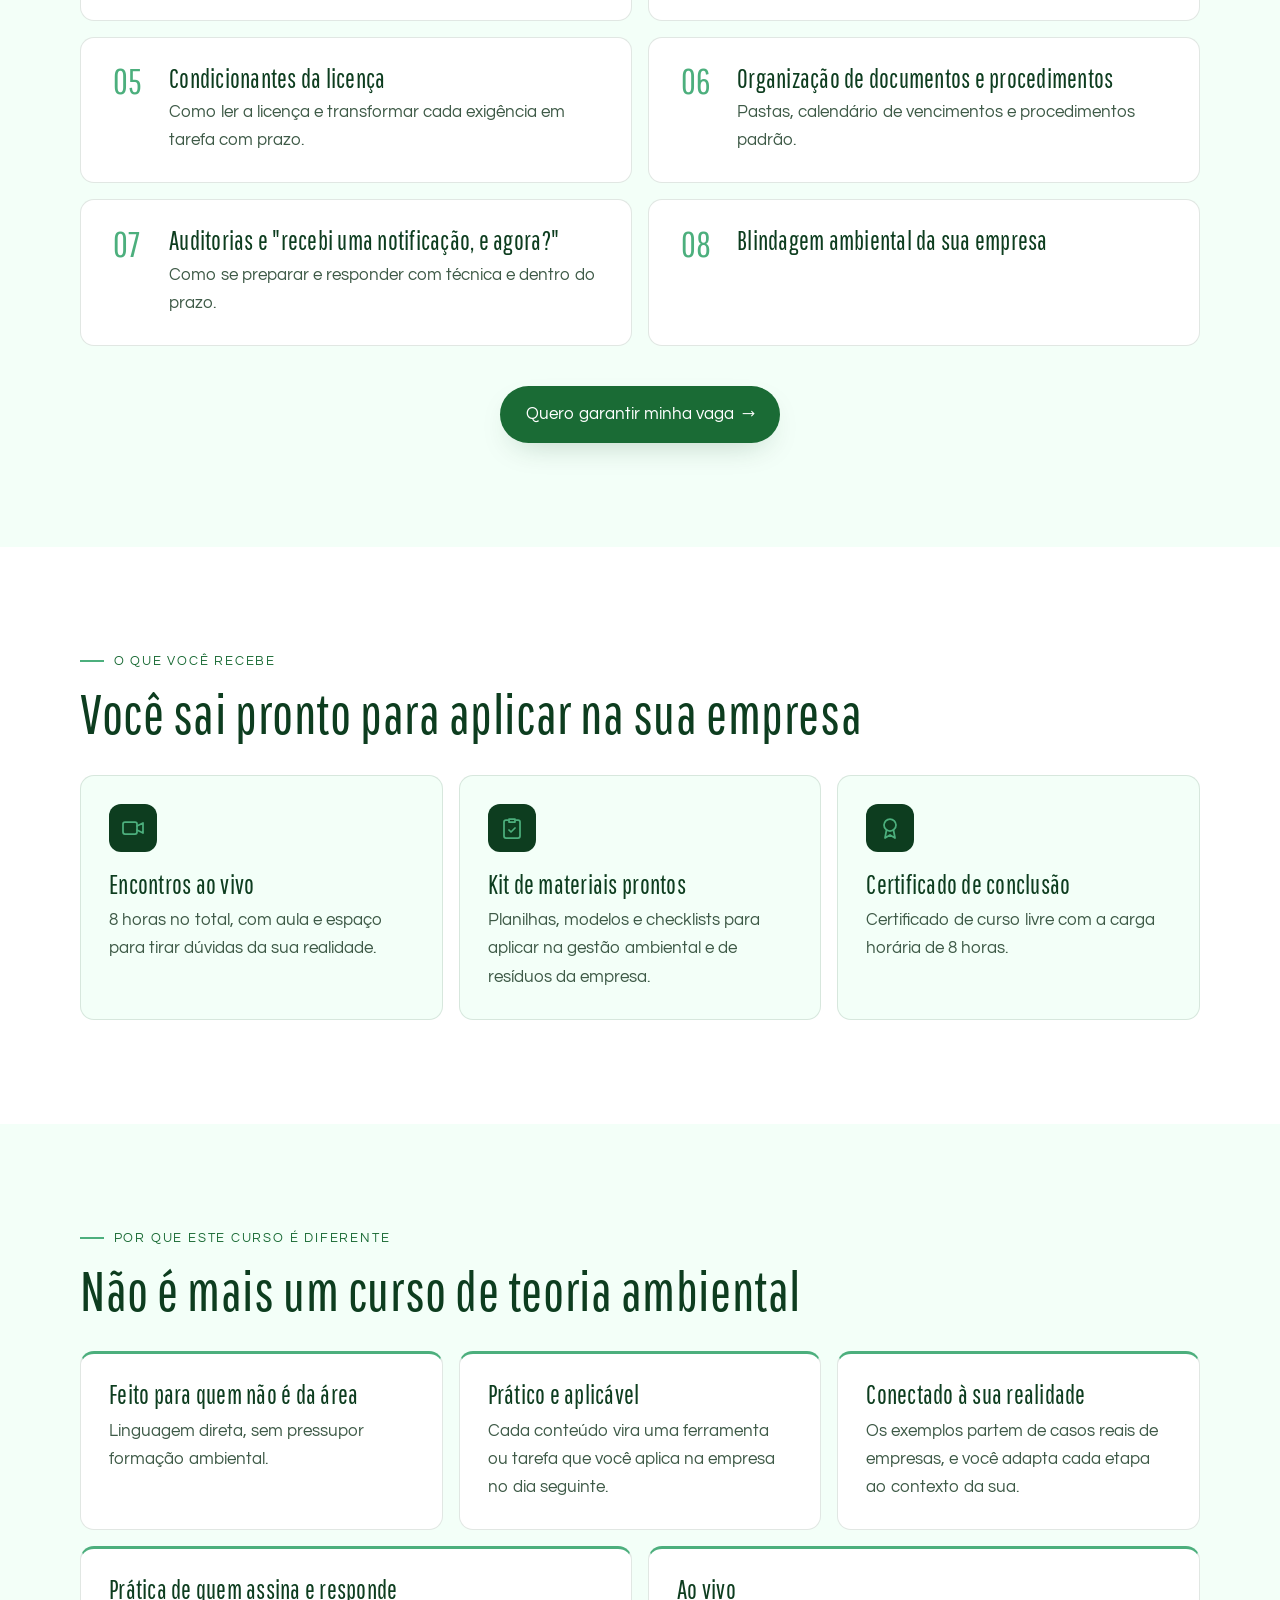
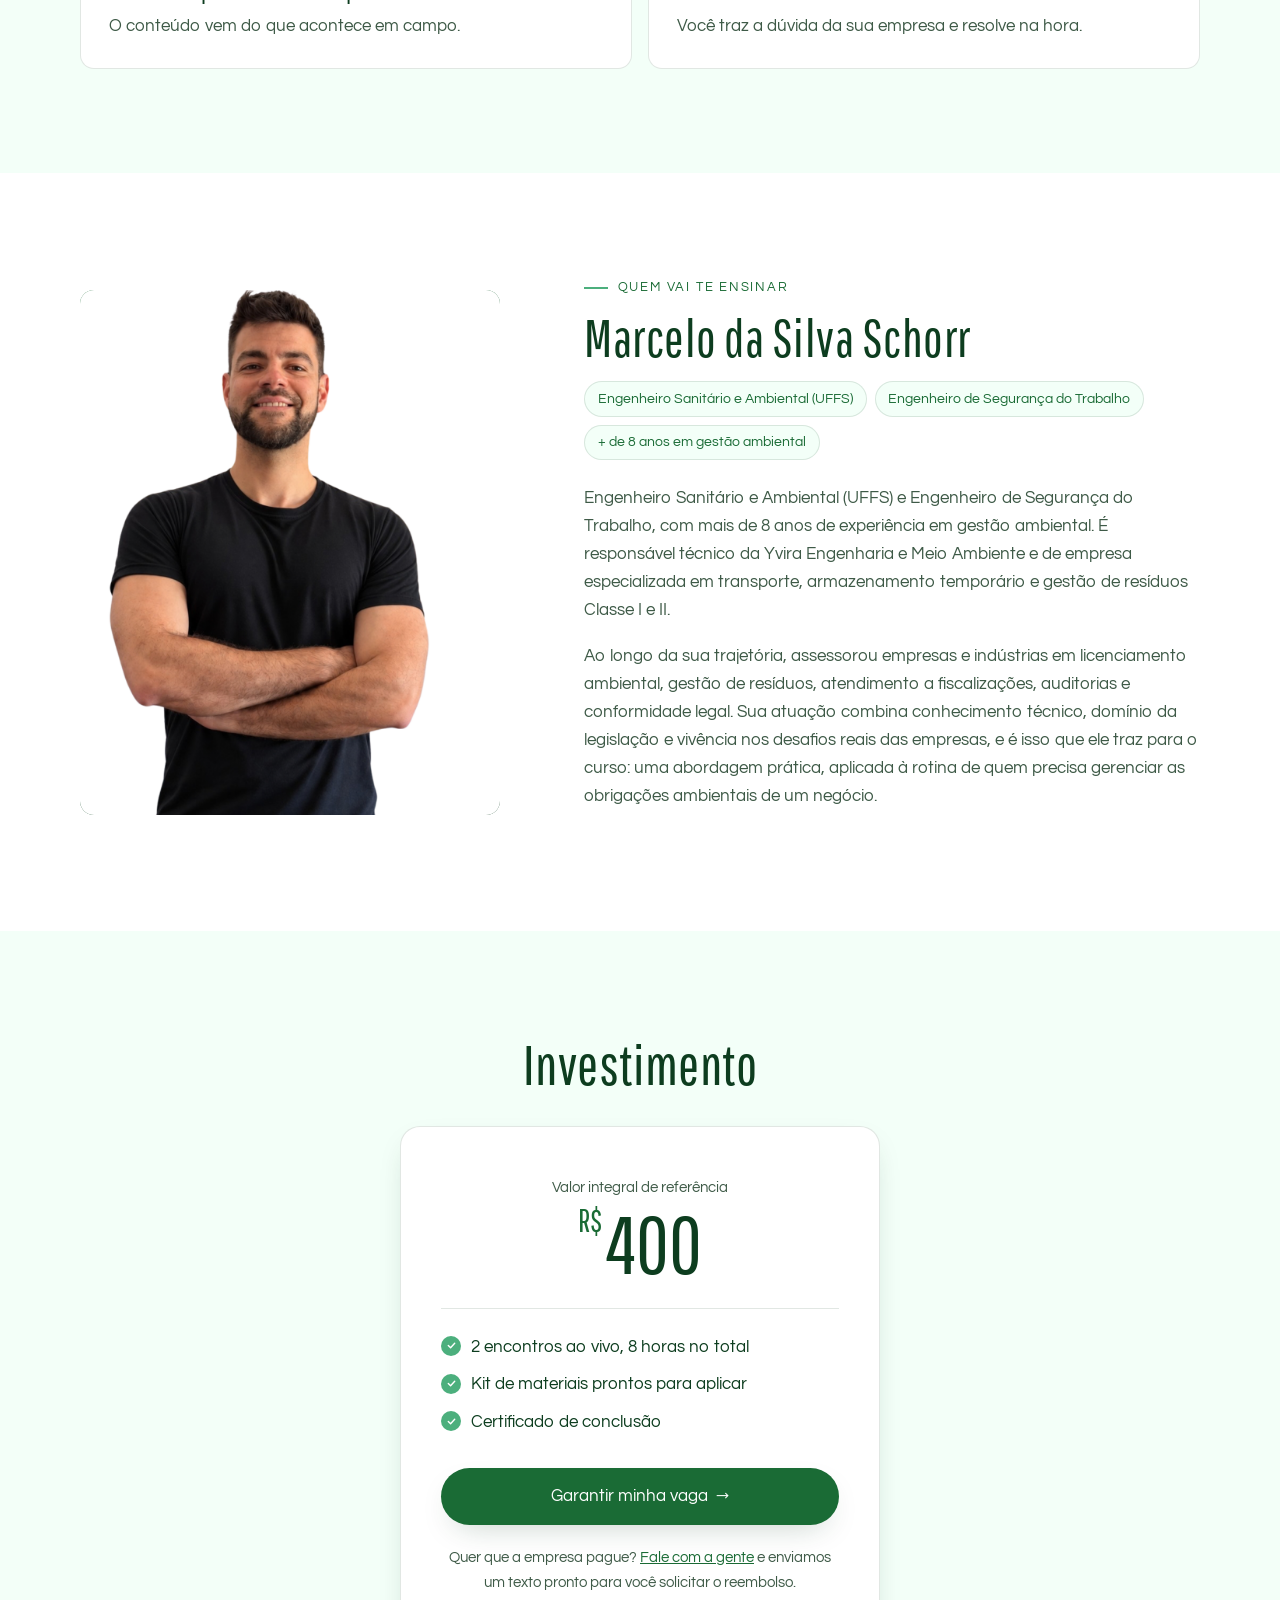
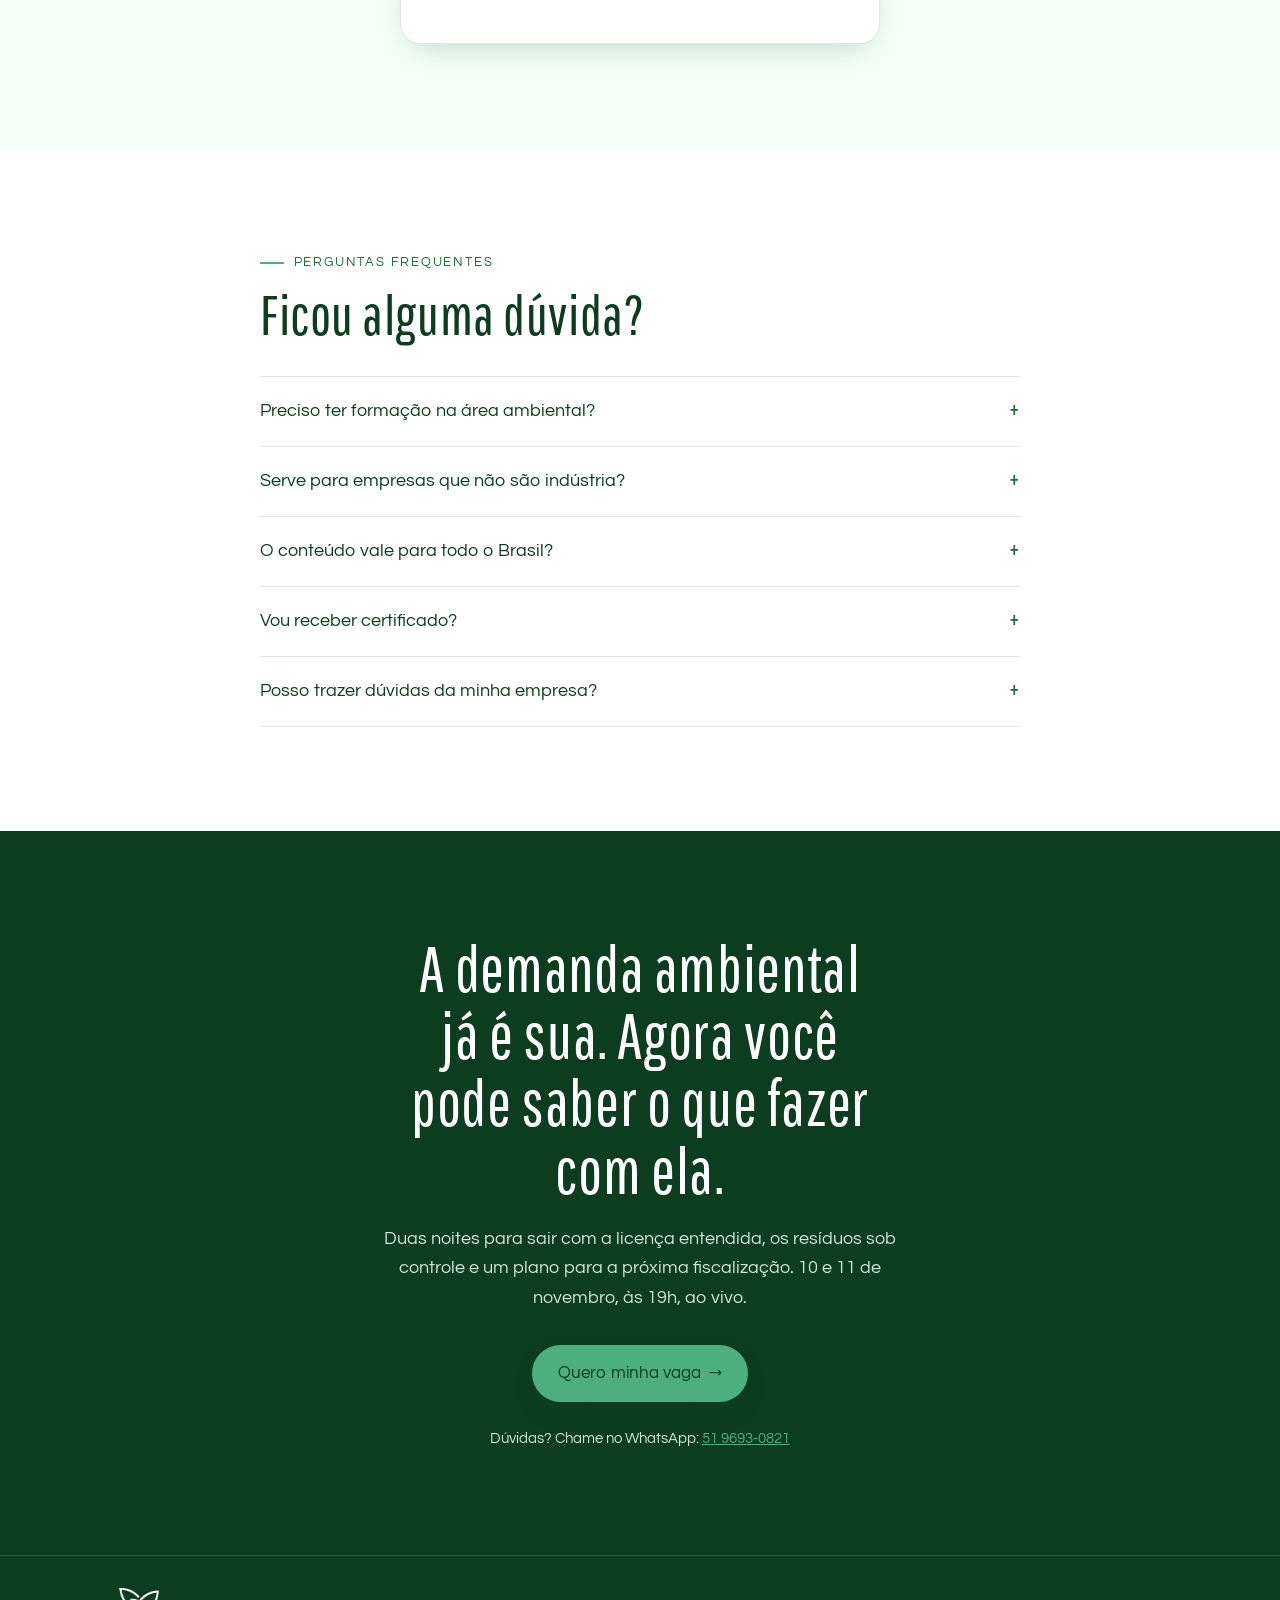
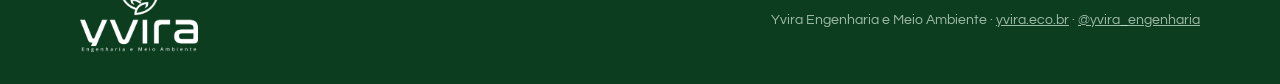
==== commit 4cfaf238: "Add files via upload" ====
--- a/index.html
+++ b/index.html
@@ -159,7 +159,6 @@
             <ul class="modulo__sub">
               <li><strong>Gerador:</strong> segregação, acondicionamento, armazenamento, mapeamento e inventário.</li>
               <li><strong>Transportador – MTR e DMR:</strong> como fazer o MTR na prática, entendendo a plataforma.</li>
-              <li><strong>Destinação Final:</strong> como realizar o encaminhamento correto do residuo gerado, priorizando os processos de reutilização, reciclagem, compostagem, recuperação e aproveitamento energetico.</li>
             </ul>
           </li>
           <li class="modulo revelar">
@@ -315,8 +314,8 @@
             <li>Certificado de conclusão</li>
           </ul>
 
-          <!-- Leva ao formulário de inscrição, logo abaixo -->
-          <a class="botao botao--largo" href="#inscricao">Garantir minha vaga</a>
+          <!-- Leva à página de inscrição (formulário + pagamento PIX) -->
+          <a class="botao botao--largo" href="inscricao.html">Garantir minha vaga</a>
 
           <p class="preco__extra">
             Quer que a empresa pague?
@@ -327,126 +326,8 @@
       </div>
     </section>
 
-    <!-- ===================== SEÇÃO 8B – FORMULÁRIO DE INSCRIÇÃO ===================== -->
-    <section class="secao secao--branca" id="inscricao" aria-labelledby="titulo-inscricao">
-      <div class="container container--estreito">
-        <p class="rotulo">Inscrição</p>
-        <h2 class="secao__titulo" id="titulo-inscricao">Garanta sua vaga</h2>
-        <p class="form__intro">
-          Preencha seus dados abaixo. Assim que recebermos, entramos em contato pelo WhatsApp para confirmar a sua inscrição.
-          Os campos marcados como opcionais podem ficar em branco.
-        </p>
-
-        <!-- action: arquivo PHP que recebe os dados e envia o e-mail para a Yvira.
-             method="post": os dados vão no corpo da requisição, e não expostos na URL. -->
-        <form class="form" id="form-inscricao" action="inscricao.php" method="post">
-
-          <!-- fieldset + legend: agrupam campos relacionados e o leitor de tela anuncia o nome do grupo -->
-          <fieldset class="form__grupo">
-            <legend class="form__legenda">Seus dados</legend>
-
-            <div class="campo campo--inteiro">
-              <label for="nome">Nome completo <span class="campo__dica">como deve sair no certificado</span></label>
-              <input type="text" id="nome" name="nome" autocomplete="name" required maxlength="120">
-            </div>
-
-            <div class="campo">
-              <label for="documento">Documento</label>
-              <input type="text" id="documento" name="documento" placeholder="CPF ou RG" required maxlength="30">
-            </div>
-
-            <div class="campo">
-              <label for="email">E-mail</label>
-              <!-- type="email": o navegador já confere o formato e o celular abre o teclado com @ -->
-              <input type="email" id="email" name="email" autocomplete="email" required maxlength="120">
-            </div>
-
-            <div class="campo">
-              <label for="whatsapp">WhatsApp</label>
-              <!-- type="tel" + inputmode="numeric": abre o teclado numérico no celular.
-                   A máscara (51) 99999-9999 é aplicada pelo script.js enquanto a pessoa digita. -->
-              <input type="tel" id="whatsapp" name="whatsapp" autocomplete="tel" inputmode="numeric" placeholder="(51) 99999-9999" required minlength="14" maxlength="15">
-            </div>
-
-            <div class="campo">
-              <label for="cidade">Cidade/UF</label>
-              <input type="text" id="cidade" name="cidade" autocomplete="address-level2" placeholder="Porto Alegre/RS" required maxlength="80">
-            </div>
-          </fieldset>
-
-          <fieldset class="form__grupo">
-            <legend class="form__legenda">Perfil profissional</legend>
-
-            <div class="campo">
-              <label for="cargo">Cargo/função</label>
-              <input type="text" id="cargo" name="cargo" autocomplete="organization-title" required maxlength="80">
-            </div>
-
-            <div class="campo">
-              <label for="empresa">Empresa <span class="campo__dica">opcional</span></label>
-              <input type="text" id="empresa" name="empresa" autocomplete="organization" maxlength="120">
-            </div>
-
-            <div class="campo campo--inteiro">
-              <label for="relacao">Qual é a sua relação com a área ambiental hoje? <span class="campo__dica">opcional</span></label>
-              <textarea id="relacao" name="relacao" rows="3" maxlength="1000"></textarea>
-            </div>
-          </fieldset>
-
-          <fieldset class="form__grupo">
-            <legend class="form__legenda">Sua demanda</legend>
-
-            <div class="campo campo--inteiro">
-              <label for="demanda">
-                Quais temas mais te preocupam hoje? Conte um pouco sobre a sua demanda ou a sua maior dúvida.
-                <span class="campo__dica">opcional</span>
-              </label>
-              <textarea id="demanda" name="demanda" rows="4" maxlength="2000"></textarea>
-            </div>
-
-            <!-- Grupo de opções: um fieldset próprio, porque a pergunta é a "legenda" das opções.
-                 Basta um dos radios ter "required" para o grupo inteiro ficar obrigatório. -->
-            <fieldset class="campo campo--inteiro opcoes">
-              <legend>Como você conheceu o curso?</legend>
-              <label class="opcao"><input type="radio" name="origem" value="Grupo de WhatsApp" required> Grupo de WhatsApp</label>
-              <label class="opcao"><input type="radio" name="origem" value="Instagram"> Instagram</label>
-              <label class="opcao"><input type="radio" name="origem" value="LinkedIn"> LinkedIn</label>
-              <label class="opcao"><input type="radio" name="origem" value="Indicação"> Indicação</label>
-              <label class="opcao"><input type="radio" name="origem" value="Outro"> Outro</label>
-            </fieldset>
-          </fieldset>
-
-          <!-- Consentimento LGPD: caixa SEM "checked", ou seja, começa desmarcada -->
-          <label class="consentimento">
-            <input type="checkbox" name="consentimento" value="sim">
-            <span>Autorizo o uso dos meus dados para comunicação sobre este curso e conteúdos da Yvira.</span>
-          </label>
-
-          <!-- Armadilha para robôs (honeypot): fica invisível para pessoas.
-               Robôs de spam preenchem todos os campos; se este vier preenchido, o PHP descarta o envio. -->
-          <div class="campo-armadilha" aria-hidden="true">
-            <label for="site">Não preencha este campo</label>
-            <input type="text" id="site" name="site" tabindex="-1" autocomplete="off">
-          </div>
-
-          <button class="botao botao--largo" type="submit">Enviar inscrição</button>
-
-          <!-- role="status": o leitor de tela anuncia o texto quando o JS o altera (enviando, erro...) -->
-          <p class="form__status" id="form-status" role="status"></p>
-        </form>
-
-        <!-- Mensagem de sucesso: começa escondida (hidden) e o script.js mostra após o envio -->
-        <div class="form-sucesso" id="form-sucesso" tabindex="-1" hidden>
-          <h3 class="form-sucesso__titulo">Inscrição recebida!</h3>
-          <p>Obrigado. Em breve entramos em contato pelo WhatsApp para confirmar a sua vaga.</p>
-          <!-- Botão de pagamento: só aparece se houver link em CONFIG.linkPagamento (script.js) -->
-          <a class="botao" id="link-pagamento" href="#" target="_blank" rel="noopener" hidden>Ir para o pagamento</a>
-        </div>
-      </div>
-    </section>
-
     <!-- ===================== SEÇÃO 9 – PERGUNTAS FREQUENTES ===================== -->
-    <section class="secao" id="faq" aria-labelledby="titulo-faq">
+    <section class="secao secao--branca" id="faq" aria-labelledby="titulo-faq">
       <div class="container container--estreito">
         <p class="rotulo">Perguntas frequentes</p>
         <h2 class="secao__titulo" id="titulo-faq">Ficou alguma dúvida?</h2>
@@ -455,23 +336,23 @@
              e já funciona com teclado e leitor de tela. -->
         <div class="faq">
           <details class="faq__item">
-            <summary><strong>Preciso ter formação na área ambiental?</strong></summary>
+            <summary>Preciso ter formação na área ambiental?</summary>
             <p>Não. O curso foi feito para quem recebeu a demanda sem ser da área.</p>
           </details>
           <details class="faq__item">
-            <summary><strong>Serve para empresas que não são indústria?</strong></summary>
+            <summary>Serve para empresas que não são indústria?</summary>
             <p>Sim. Os exemplos incluem a indústria, mas licença, resíduos, MTR e condicionantes valem para qualquer empresa licenciada.</p>
           </details>
           <details class="faq__item">
-            <summary><strong>O conteúdo vale para todo o Brasil?</strong></summary>
+            <summary>O conteúdo vale para todo o Brasil?</summary>
             <p>Os princípios e a legislação federal valem para todo o país. Os exemplos estaduais são do Rio Grande do Sul; regras de outros estados podem variar.</p>
           </details>
           <details class="faq__item">
-            <summary><strong>Vou receber certificado?</strong></summary>
+            <summary>Vou receber certificado?</summary>
             <p>Sim, certificado de curso livre com a carga horária. Ele comprova a capacitação, mas não habilita a assinar responsabilidade técnica.</p>
           </details>
           <details class="faq__item">
-            <summary><strong>Posso trazer dúvidas da minha empresa?</strong></summary>
+            <summary>Posso trazer dúvidas da minha empresa?</summary>
             <p>Sim. Os encontros têm tempo reservado para isso.</p>
           </details>
         </div>
@@ -487,7 +368,7 @@
           10 e 11 de novembro, às 19h, ao vivo.
         </p>
         <!-- 3º botão de inscrição (fim da página) -->
-        <a class="botao botao--claro" href="#inscricao">Quero minha vaga</a>
+        <a class="botao botao--claro" href="inscricao.html">Quero minha vaga</a>
         <p class="final__whats">
           Dúvidas? Chame no WhatsApp:
           <a href="https://wa.me/555196930821" data-whatsapp="Olá! Tenho uma dúvida sobre o curso Gestão Ambiental Estratégica na Prática.">51 9693-0821</a>
--- a/style.css
+++ b/style.css
@@ -89,6 +89,12 @@
 
 a {
   color: var(--verde-medio);
+}
+
+/* Garante que o atributo hidden esconda mesmo elementos que têm "display" no CSS
+   (ex.: o botão de pagamento, que é .botao com display: inline-flex) */
+[hidden] {
+  display: none !important;
 }
 
 /* Contorno visível só para quem navega pelo teclado */
@@ -145,9 +151,18 @@
   font-size: 1.0625rem;
   text-align: center;
   text-decoration: none;
+  border: 0; /* tira a borda padrão quando a classe é usada em <button> */
   border-radius: 999px;
   box-shadow: var(--sombra);
+  cursor: pointer;
   transition: background-color 0.2s, transform 0.2s;
+}
+
+/* Botão desativado enquanto o formulário está sendo enviado */
+.botao:disabled {
+  opacity: 0.6;
+  cursor: wait;
+  transform: none;
 }
 
 /* Setinha decorativa. O "/ ''" diz ao leitor de tela para não ler a seta. */
@@ -252,6 +267,10 @@
   width: 100%;
   height: 100%;
   object-fit: cover;
+  /* Quando a foto é mais alta que a moldura, o cover corta o excesso. Por padrão o corte
+     é igual em cima e embaixo, o que tirava o rosto das fotos de pessoas.
+     "center top" prende a foto pelo topo: o corte passa a acontecer só embaixo. */
+  object-position: center top;
 }
 
 /* O script.js adiciona .foto--vazia quando o arquivo da imagem não é encontrado */
@@ -350,12 +369,9 @@
 
 .logo {
   display: inline-flex;
-  align-items: center;
-  gap: 0.45rem;
-  color: var(--verde-escuro);
-  text-decoration: none;
-}
-
+}
+
+/* Fixamos só a altura; width: auto mantém a proporção original do logo */
 .logo__imagem {
   width: auto;
   height: 44px;
@@ -366,11 +382,6 @@
   position: relative;
   overflow: hidden;
   padding: 3rem 0 4rem;
-}
-
-.rodape__logo {
-  width: auto;
-  height: 64px;
 }
 
 /* Brilho verde suave no canto, puramente decorativo */
@@ -507,13 +518,11 @@
   border-bottom: 1px solid rgba(255, 255, 255, 0.12);
 }
 
-/* A citação da lei: pequena, como rodapé do bloco */
-.problema__pontos .nota-lei {
-  margin: 0;
-  padding: 0;
-  border: 0;
-  font-size: 0.8rem;
-  color: rgba(207, 230, 215, 0.65);
+/* O último parágrafo não precisa de linha divisória: não há nada depois dele */
+.problema__pontos p:last-child {
+  margin-bottom: 0;
+  padding-bottom: 0;
+  border-bottom: 0;
 }
 
 .virada {
@@ -611,10 +620,6 @@
 .instrutor__foto {
   width: 100%;
   max-width: 420px;
-}
-/* Ancora a foto pelo topo: se precisar cortar, corta as pernas e não a cabeça */
-.instrutor__foto img {
-  object-position: center top;
 }
 
 .instrutor__nome {
@@ -710,6 +715,363 @@
   color: var(--texto-suave);
 }
 
+/* ---------- Seção 8B: Formulário de inscrição ---------- */
+.form__intro {
+  margin-bottom: 2.5rem;
+  color: var(--texto-suave);
+}
+
+/* Cada bloco do formulário (Seus dados, Perfil, Demanda) */
+.form__grupo {
+  display: grid;
+  gap: 1.25rem;
+  margin: 0 0 2.5rem;
+  padding: 0;
+  border: 0;
+  min-width: 0; /* o fieldset tem largura mínima própria; zerar evita estourar a tela no celular */
+}
+
+.form__legenda {
+  width: 100%;
+  padding: 0 0 1rem;
+  font-family: var(--fonte-titulo);
+  font-size: 1.75rem;
+  line-height: 1.1;
+  color: var(--verde-escuro);
+}
+
+/* Um campo = rótulo em cima + caixa de digitação embaixo */
+.campo {
+  display: grid;
+  gap: 0.4rem;
+}
+
+.campo label,
+.opcoes legend {
+  font-size: 0.95rem;
+  color: var(--verde-escuro);
+}
+
+/* Texto auxiliar ao lado do rótulo, entre parênteses: "(opcional)" */
+.campo__dica {
+  font-size: 0.85rem;
+  color: var(--texto-suave);
+}
+
+.campo__dica::before {
+  content: '(';
+}
+
+.campo__dica::after {
+  content: ')';
+}
+
+.campo input,
+.campo textarea {
+  width: 100%;
+  padding: 0.8rem 1rem;
+  font: inherit;
+  font-size: 1rem; /* 16px ou mais: evita o iPhone dar zoom sozinho ao tocar no campo */
+  color: var(--texto);
+  background: var(--fundo);
+  border: 1px solid rgba(13, 61, 31, 0.25);
+  border-radius: 10px;
+  transition: border-color 0.2s, box-shadow 0.2s;
+}
+
+.campo textarea {
+  resize: vertical; /* a pessoa pode aumentar a altura, mas não a largura */
+}
+
+.campo input:focus,
+.campo textarea:focus {
+  outline: none; /* trocamos o contorno padrão por borda + brilho verde */
+  border-color: var(--verde-medio);
+  box-shadow: 0 0 0 3px rgba(76, 175, 125, 0.25);
+}
+
+/* :user-invalid só marca de vermelho DEPOIS que a pessoa mexeu no campo,
+   e não assim que a página abre */
+.campo input:user-invalid,
+.campo textarea:user-invalid {
+  border-color: #B3261E;
+}
+
+/* Opções "Como você conheceu o curso?" em formato de pílulas clicáveis */
+.opcoes {
+  display: flex;
+  flex-wrap: wrap;
+  gap: 0.5rem;
+  margin: 0;
+  padding: 0;
+  border: 0;
+  min-width: 0;
+}
+
+.opcoes legend {
+  width: 100%;
+  padding: 0 0 0.5rem;
+}
+
+.opcao {
+  display: inline-flex;
+  align-items: center;
+  gap: 0.5rem;
+  padding: 0.55rem 1rem;
+  font-size: 0.95rem;
+  background: var(--fundo);
+  border: 1px solid rgba(13, 61, 31, 0.25);
+  border-radius: 999px;
+  cursor: pointer;
+  transition: border-color 0.2s, background-color 0.2s;
+}
+
+/* :has() = "a pílula que TEM um radio marcado dentro" fica destacada */
+.opcao:has(input:checked) {
+  background: rgba(76, 175, 125, 0.15);
+  border-color: var(--verde-medio);
+}
+
+/* accent-color pinta radio e checkbox nativos com a cor da marca */
+.opcao input,
+.consentimento input {
+  width: 1.1rem;
+  height: 1.1rem;
+  margin: 0;
+  accent-color: var(--verde-medio);
+}
+
+.consentimento {
+  display: flex;
+  align-items: flex-start;
+  gap: 0.75rem;
+  margin: 0 0 1.75rem;
+  font-size: 0.95rem;
+  color: var(--texto-suave);
+  cursor: pointer;
+}
+
+.consentimento input {
+  flex-shrink: 0;
+  margin-top: 0.25rem;
+}
+
+/* Campo armadilha: fora da tela (não usamos display:none porque alguns robôs ignoram campos assim) */
+.campo-armadilha {
+  position: absolute;
+  left: -9999px;
+  width: 1px;
+  height: 1px;
+  overflow: hidden;
+}
+
+.form__status {
+  min-height: 1.5em; /* reserva a linha para o texto não "empurrar" a página quando aparecer */
+  margin: 1rem 0 0;
+  font-size: 0.95rem;
+  text-align: center;
+  color: var(--texto-suave);
+}
+
+.form__status--erro {
+  color: #B3261E;
+}
+
+.form-sucesso {
+  padding: 2.5rem 1.75rem;
+  text-align: center;
+  background: var(--fundo);
+  border: 1px solid var(--borda);
+  border-top: 3px solid var(--verde-claro);
+  border-radius: var(--raio);
+}
+
+/* Títulos de etapa recebem foco pelo JS só para o leitor de tela anunciar; não precisam de contorno */
+[tabindex="-1"]:focus {
+  outline: none;
+}
+
+.form-sucesso__titulo {
+  margin-bottom: 0.75rem;
+  font-size: 2.25rem;
+  color: var(--verde-escuro);
+}
+
+.form-sucesso p {
+  color: var(--texto-suave);
+}
+
+/* ---------- Página de inscrição (inscricao.html) ---------- */
+.link-voltar {
+  font-size: 0.95rem;
+  color: var(--verde-medio);
+  text-decoration: none;
+}
+
+.link-voltar:hover {
+  text-decoration: underline;
+}
+
+/* Faixa verde com nome, data e valor do curso */
+.resumo-curso {
+  display: flex;
+  flex-wrap: wrap;
+  align-items: center;
+  justify-content: space-between;
+  gap: 0.5rem 1.5rem;
+  margin-bottom: 2rem;
+  padding: 1.25rem 1.5rem;
+  font-size: 0.95rem;
+  color: var(--texto-no-escuro);
+  background: var(--verde-escuro);
+  border-radius: var(--raio);
+}
+
+.resumo-curso p {
+  margin: 0;
+}
+
+.resumo-curso strong {
+  display: block; /* joga a data para a linha de baixo */
+  font-family: var(--fonte-titulo);
+  font-size: 1.6rem;
+  font-weight: 400;
+  line-height: 1.1;
+  color: var(--branco);
+}
+
+.resumo-curso__valor {
+  font-family: var(--fonte-titulo);
+  font-size: 2.25rem;
+  line-height: 1;
+  color: var(--verde-claro);
+}
+
+/* Indicador de etapas: 3 colunas iguais com uma barra no topo de cada uma */
+.etapas {
+  display: grid;
+  grid-template-columns: repeat(3, 1fr);
+  gap: 0.5rem;
+  margin: 0 0 2.5rem;
+  padding: 0;
+  list-style: none;
+}
+
+.etapas__item {
+  display: flex;
+  align-items: center;
+  gap: 0.5rem;
+  padding-top: 0.75rem;
+  font-size: 0.85rem;
+  line-height: 1.2;
+  color: var(--texto-suave);
+  border-top: 3px solid var(--borda);
+}
+
+.etapas__numero {
+  display: grid;
+  place-items: center;
+  flex-shrink: 0; /* o círculo não amassa quando o texto é longo */
+  width: 1.75rem;
+  height: 1.75rem;
+  border: 1px solid currentColor; /* currentColor = a mesma cor do texto do item */
+  border-radius: 50%;
+}
+
+/* Etapa já concluída */
+.etapas__item--feita {
+  color: var(--verde-medio);
+  border-top-color: var(--verde-claro);
+}
+
+/* Etapa atual: o seletor de atributo pega o aria-current="step" que o JS coloca */
+.etapas__item[aria-current="step"] {
+  color: var(--verde-escuro);
+  border-top-color: var(--verde-medio);
+}
+
+.etapas__item[aria-current="step"] .etapas__numero {
+  color: var(--branco);
+  background: var(--verde-medio);
+  border-color: var(--verde-medio);
+}
+
+/* Bloco do PIX: QR Code + valor + copia e cola */
+.pix {
+  display: grid;
+  gap: 1.5rem;
+  justify-items: center;
+  margin-bottom: 1.5rem;
+  padding: 1.75rem 1.25rem;
+  background: var(--fundo);
+  border: 1px solid var(--borda);
+  border-radius: var(--raio);
+}
+
+.pix__qrcode {
+  width: 220px;
+  height: 220px;
+  padding: 0.75rem; /* margem branca em volta: ajuda a câmera a ler o QR */
+  background: var(--branco);
+  border: 1px solid var(--borda);
+  border-radius: 12px;
+}
+
+/* No celular o copia e cola vem PRIMEIRO: quem está no celular não consegue
+   escanear um QR que está na própria tela. order: -1 sobe o bloco no grid. */
+.pix__info {
+  order: -1;
+  display: grid;
+  gap: 0.75rem;
+  width: 100%;
+}
+
+.pix__info p {
+  margin: 0;
+}
+
+.pix__valor {
+  font-family: var(--fonte-titulo);
+  font-size: 3rem;
+  line-height: 1;
+  color: var(--verde-escuro);
+}
+
+.pix__favorecido {
+  font-size: 0.95rem;
+  color: var(--texto-suave);
+}
+
+.pix__rotulo {
+  margin-top: 0.5rem;
+  font-size: 0.95rem;
+  color: var(--verde-escuro);
+}
+
+.pix__codigo {
+  width: 100%;
+  padding: 0.75rem;
+  font-family: ui-monospace, Consolas, monospace; /* fonte de largura fixa: código fica legível */
+  font-size: 0.8rem;
+  line-height: 1.4;
+  color: var(--texto);
+  word-break: break-all; /* o código não tem espaços; isso deixa quebrar em qualquer letra */
+  resize: none;
+  background: var(--branco);
+  border: 1px dashed rgba(13, 61, 31, 0.35);
+  border-radius: 10px;
+}
+
+.pix__dica {
+  font-size: 0.85rem;
+  color: var(--texto-suave);
+}
+
+/* Rodapé da página de inscrição: sem a barra fixa, não precisa do espaço extra embaixo */
+.rodape--simples {
+  padding-bottom: 2rem;
+}
+
 /* ---------- Seção 9: Perguntas frequentes ---------- */
 .faq {
   border-top: 1px solid var(--borda);
@@ -798,6 +1160,12 @@
   display: flex;
   flex-direction: column;
   gap: 1rem;
+}
+
+.rodape__logo {
+  align-self: flex-start; /* no celular o flex em coluna esticaria o logo na largura toda */
+  width: auto;
+  height: 64px;
 }
 
 .rodape p {
@@ -916,6 +1284,31 @@
   .preco {
     padding: 3rem 2.5rem;
   }
+
+  /* Formulário em duas colunas; campos longos (.campo--inteiro) ocupam a linha toda */
+  .form__grupo {
+    grid-template-columns: repeat(2, 1fr);
+  }
+
+  .campo--inteiro {
+    grid-column: 1 / -1;
+  }
+
+  /* PIX em duas colunas: QR Code à esquerda, informações à direita */
+  .pix {
+    grid-template-columns: auto 1fr;
+    align-items: center;
+    justify-items: start;
+    padding: 2rem;
+  }
+
+  .pix__info {
+    order: 0; /* no computador o QR volta a vir primeiro */
+  }
+
+  .etapas__item {
+    font-size: 0.95rem;
+  }
 }
 
 /* Desktop (a partir de 860px) */
